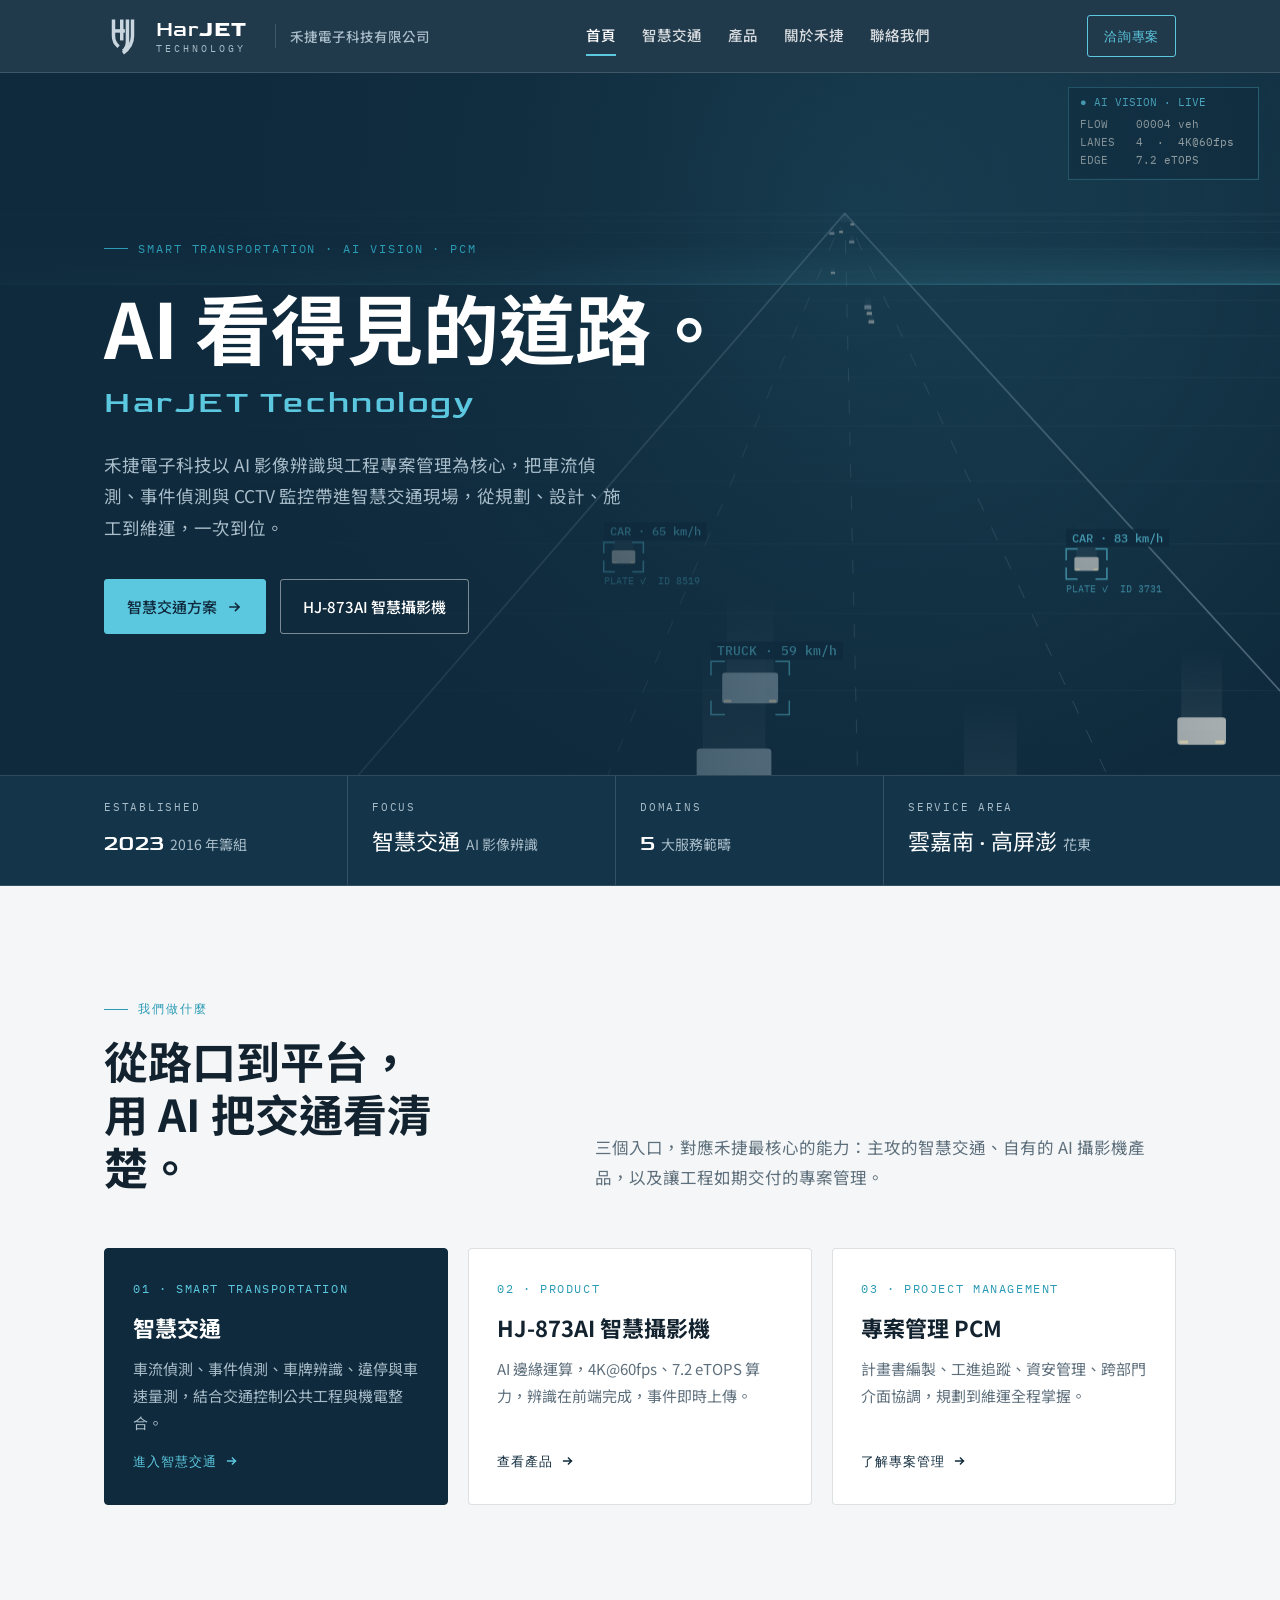
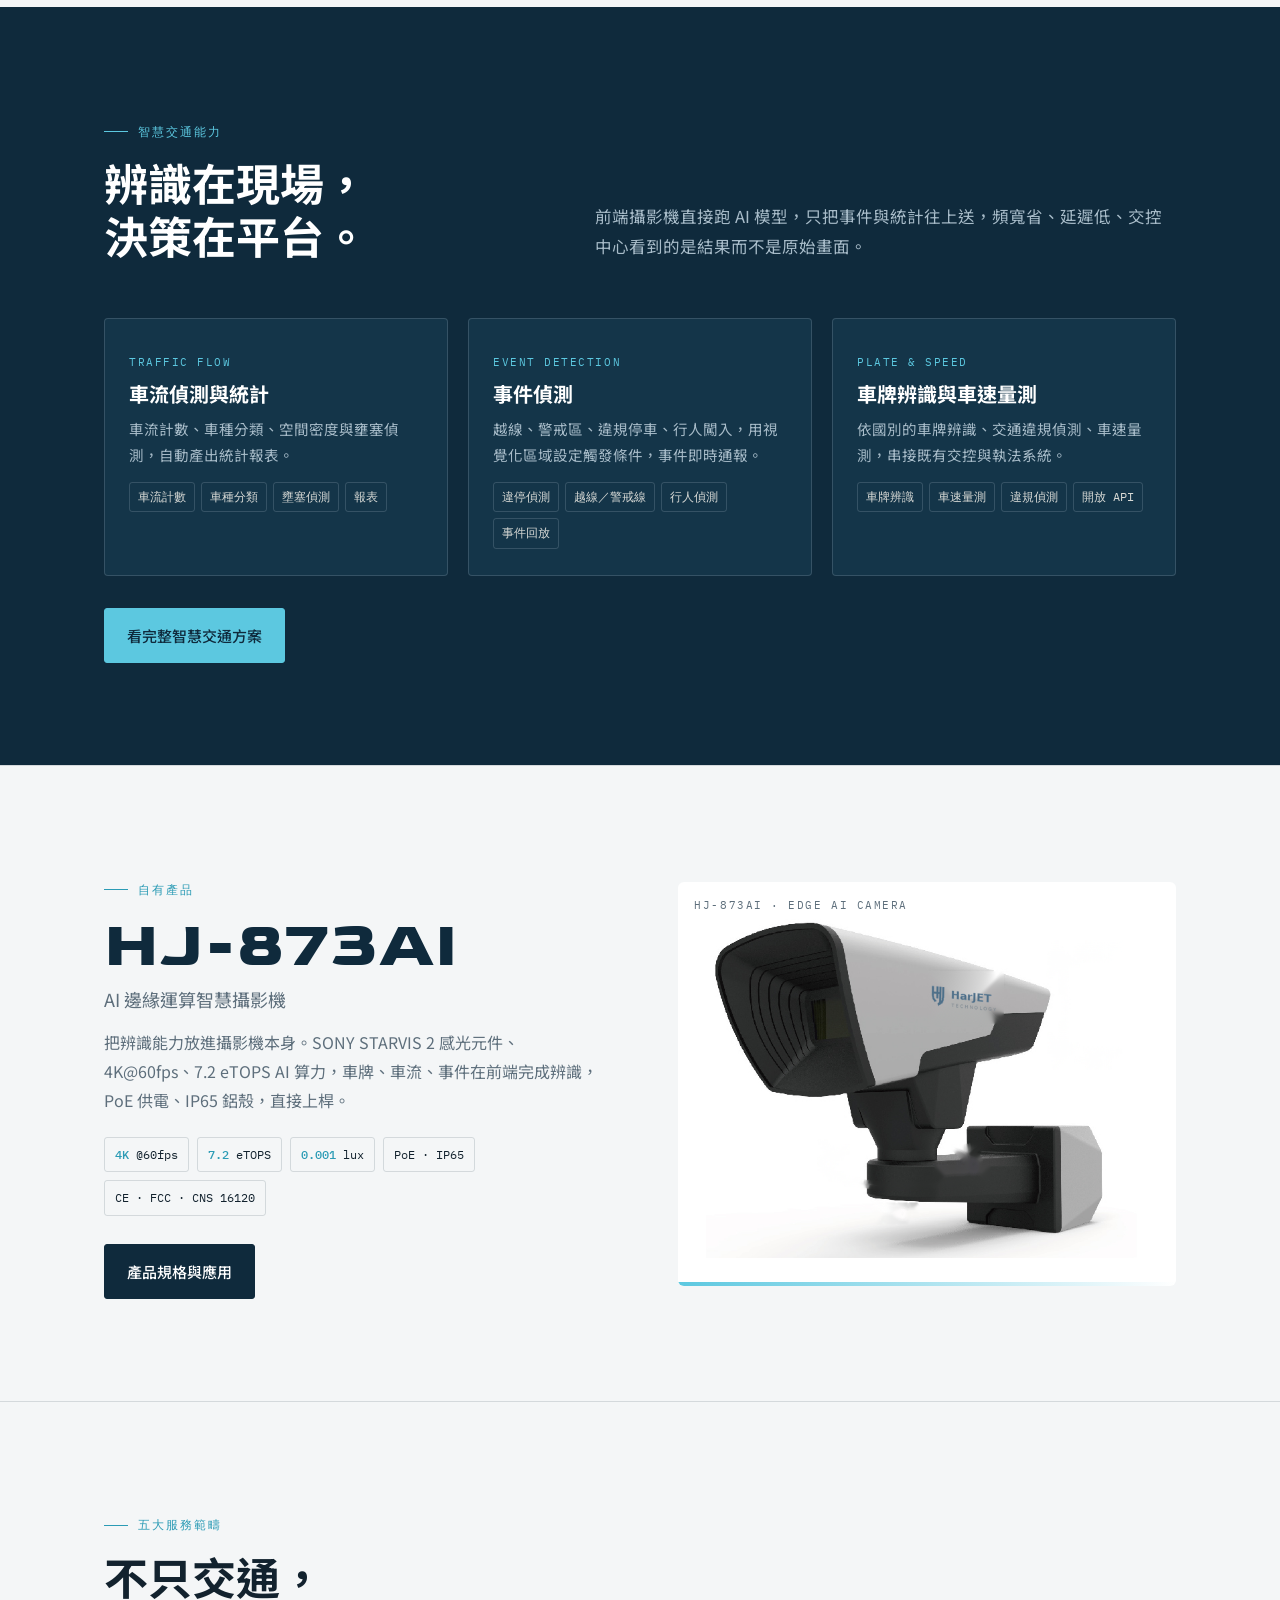
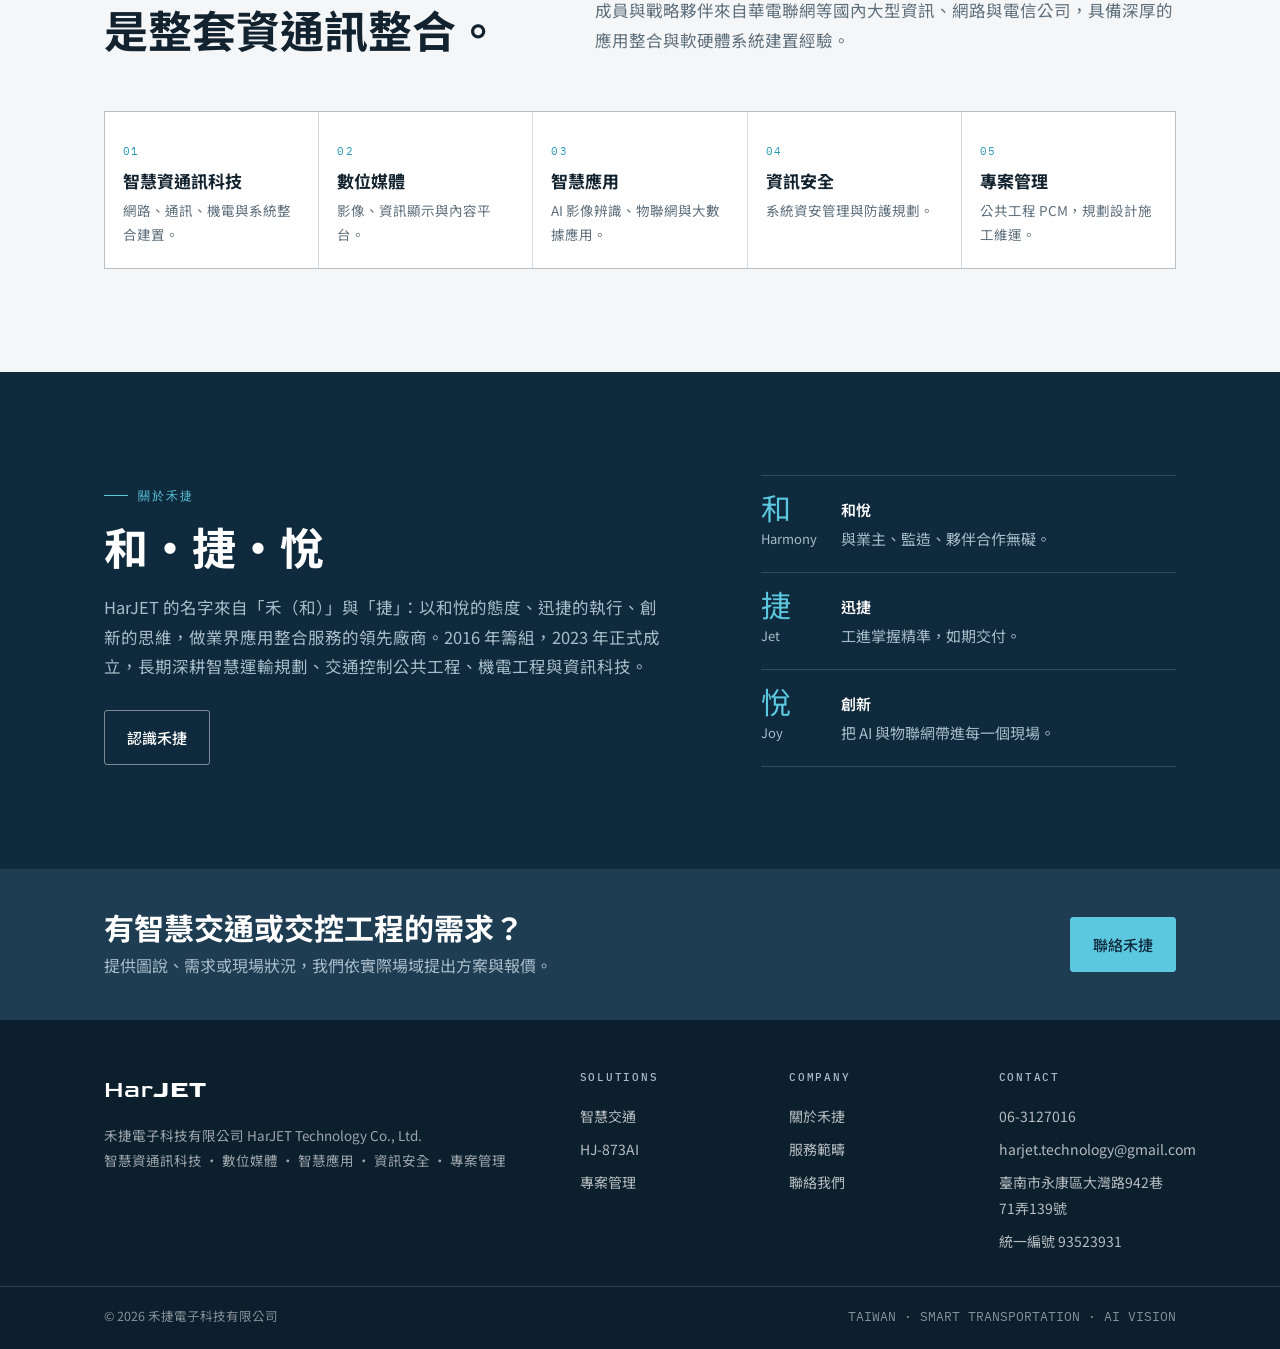
==== index.html @ 585460a4 "頁首 Logo 改用淺色版以符合深色頁首對比 Co-Authored-By: Claude Fable 5.1 <noreply@anthropic.com> Claude-Session: http" ====
<!DOCTYPE html>
<html lang="zh-Hant-TW" class="no-js">
<head>
<meta charset="utf-8">
<meta name="viewport" content="width=device-width, initial-scale=1">
<title>禾捷電子科技有限公司｜AI 智慧交通 × 影像辨識 × 專案管理</title>
<meta name="description" content="禾捷電子科技 HarJET：以 AI 影像辨識與專案管理專長，提供智慧交通、交控工程、CCTV 監控與資通訊整合服務。自有 AI 邊緣運算攝影機 HJ-873AI。">
<link rel="canonical" href="https://harjet-technology.com/">
<meta property="og:title" content="禾捷電子科技有限公司 HarJET Technology">
<meta property="og:description" content="AI 智慧交通 × 影像辨識 × 專案管理">
<meta property="og:url" content="https://harjet-technology.com/">
<meta property="og:type" content="website">
<meta property="og:locale" content="zh_TW">
<link rel="preconnect" href="https://fonts.googleapis.com">
<link rel="preconnect" href="https://fonts.gstatic.com" crossorigin>
<link rel="stylesheet" href="https://fonts.googleapis.com/css2?family=Goldman:wght@400;700&family=Noto+Sans+TC:wght@400;500;700&family=IBM+Plex+Mono:wght@400;500&display=swap">
<link rel="icon" href="assets/logo-mark.svg" type="image/svg+xml">
<link rel="stylesheet" href="style.css">
</head>
<body>

<header class="site-header" id="top">
  <div class="wrap">
    <a class="brand" href="index.html" aria-label="禾捷電子科技 首頁">
      <img class="brand-mark" src="assets/logo-mark-light.svg" alt="" width="38" height="38">
      <span class="brand-word"><span class="brand-en">Har<b>JET</b></span><span class="brand-sub">TECHNOLOGY</span></span>
      <span class="brand-zh">禾捷電子科技有限公司</span>
    </a>
    <nav class="nav" aria-label="主選單">
      <a href="index.html" aria-current="page">首頁</a>
      <a href="traffic.html">智慧交通</a>
      <a href="products.html">產品</a>
      <a href="about.html">關於禾捷</a>
      <a href="about.html#contact">聯絡我們</a>
    </nav>
    <a class="nav-cta" href="about.html#contact">洽詢專案</a>
    <button class="menu-btn" type="button" aria-expanded="false">MENU</button>
  </div>
</header>

<section class="hero">
  <canvas id="road" aria-hidden="true"></canvas>
  <div class="hero-fade" aria-hidden="true"></div>
  <div class="wrap">
    <span class="eyebrow">Smart Transportation · AI Vision · PCM</span>
    <h1>AI 看得見的道路。<span class="en">HarJET Technology</span></h1>
    <p class="lede">禾捷電子科技以 AI 影像辨識與工程專案管理為核心，把車流偵測、事件偵測與 CCTV 監控帶進智慧交通現場，從規劃、設計、施工到維運，一次到位。</p>
    <div class="hero-actions">
      <a class="btn btn-primary" href="traffic.html">智慧交通方案
        <svg viewBox="0 0 16 16" fill="none" aria-hidden="true"><path d="M3 8h9M8.5 4.5 12 8l-3.5 3.5" stroke="currentColor" stroke-width="1.6" stroke-linecap="square"/></svg>
      </a>
      <a class="btn btn-outline" href="products.html">HJ-873AI 智慧攝影機</a>
    </div>
  </div>
</section>

<div class="facts">
  <div class="wrap">
    <div class="f"><div class="k">ESTABLISHED</div><div class="v">2023<small>2016 年籌組</small></div></div>
    <div class="f"><div class="k">FOCUS</div><div class="v">智慧交通<small>AI 影像辨識</small></div></div>
    <div class="f"><div class="k">DOMAINS</div><div class="v">5<small>大服務範疇</small></div></div>
    <div class="f"><div class="k">SERVICE AREA</div><div class="v">雲嘉南 · 高屏澎<small>花東</small></div></div>
  </div>
</div>

<section class="section">
  <div class="wrap">
    <div class="section-head reveal">
      <div>
        <span class="eyebrow">我們做什麼</span>
        <h2>從路口到平台，<br>用 AI 把交通看清楚。</h2>
      </div>
      <p class="intro">三個入口，對應禾捷最核心的能力：主攻的智慧交通、自有的 AI 攝影機產品，以及讓工程如期交付的專案管理。</p>
    </div>
    <div class="entries">
      <a class="entry primary reveal" href="traffic.html">
        <span class="code">01 · SMART TRANSPORTATION</span>
        <h3>智慧交通</h3>
        <p>車流偵測、事件偵測、車牌辨識、違停與車速量測，結合交通控制公共工程與機電整合。</p>
        <span class="go">進入智慧交通 <svg viewBox="0 0 16 16" fill="none"><path d="M3 8h9M8.5 4.5 12 8l-3.5 3.5" stroke="currentColor" stroke-width="1.6" stroke-linecap="square"/></svg></span>
      </a>
      <a class="entry reveal" href="products.html">
        <span class="code">02 · PRODUCT</span>
        <h3>HJ-873AI 智慧攝影機</h3>
        <p>AI 邊緣運算，4K@60fps、7.2 eTOPS 算力，辨識在前端完成，事件即時上傳。</p>
        <span class="go">查看產品 <svg viewBox="0 0 16 16" fill="none"><path d="M3 8h9M8.5 4.5 12 8l-3.5 3.5" stroke="currentColor" stroke-width="1.6" stroke-linecap="square"/></svg></span>
      </a>
      <a class="entry reveal" href="about.html#pcm">
        <span class="code">03 · PROJECT MANAGEMENT</span>
        <h3>專案管理 PCM</h3>
        <p>計畫書編製、工進追蹤、資安管理、跨部門介面協調，規劃到維運全程掌握。</p>
        <span class="go">了解專案管理 <svg viewBox="0 0 16 16" fill="none"><path d="M3 8h9M8.5 4.5 12 8l-3.5 3.5" stroke="currentColor" stroke-width="1.6" stroke-linecap="square"/></svg></span>
      </a>
    </div>
  </div>
</section>

<section class="section dark">
  <div class="wrap">
    <div class="section-head reveal">
      <div>
        <span class="eyebrow">智慧交通能力</span>
        <h2>辨識在現場，決策在平台。</h2>
      </div>
      <p class="intro">前端攝影機直接跑 AI 模型，只把事件與統計往上送，頻寬省、延遲低、交控中心看到的是結果而不是原始畫面。</p>
    </div>
    <div class="scenes">
      <article class="scene reveal">
        <span class="code">TRAFFIC FLOW</span>
        <h3>車流偵測與統計</h3>
        <p>車流計數、車種分類、空間密度與壅塞偵測，自動產出統計報表。</p>
        <ul><li>車流計數</li><li>車種分類</li><li>壅塞偵測</li><li>報表</li></ul>
      </article>
      <article class="scene reveal">
        <span class="code">EVENT DETECTION</span>
        <h3>事件偵測</h3>
        <p>越線、警戒區、違規停車、行人闖入，用視覺化區域設定觸發條件，事件即時通報。</p>
        <ul><li>違停偵測</li><li>越線／警戒線</li><li>行人偵測</li><li>事件回放</li></ul>
      </article>
      <article class="scene reveal">
        <span class="code">PLATE &amp; SPEED</span>
        <h3>車牌辨識與車速量測</h3>
        <p>依國別的車牌辨識、交通違規偵測、車速量測，串接既有交控與執法系統。</p>
        <ul><li>車牌辨識</li><li>車速量測</li><li>違規偵測</li><li>開放 API</li></ul>
      </article>
    </div>
    <div style="margin-top:32px" class="reveal"><a class="btn btn-primary" href="traffic.html">看完整智慧交通方案</a></div>
  </div>
</section>

<section class="section">
  <div class="wrap">
    <div class="product-band">
      <div class="reveal">
        <span class="eyebrow">自有產品</span>
        <h2 class="product-name" style="margin-top:14px;color:var(--navy)">HJ-873AI<small style="color:var(--muted)">AI 邊緣運算智慧攝影機</small></h2>
        <p style="margin-top:20px;color:var(--muted);max-width:32em">把辨識能力放進攝影機本身。SONY STARVIS 2 感光元件、4K@60fps、7.2 eTOPS AI 算力，車牌、車流、事件在前端完成辨識，PoE 供電、IP65 鋁殼，直接上桿。</p>
        <div class="chips">
          <span class="chip" style="color:var(--ink);border-color:var(--line)"><b style="color:var(--signal-deep)">4K</b> @60fps</span>
          <span class="chip" style="color:var(--ink);border-color:var(--line)"><b style="color:var(--signal-deep)">7.2</b> eTOPS</span>
          <span class="chip" style="color:var(--ink);border-color:var(--line)"><b style="color:var(--signal-deep)">0.001</b> lux</span>
          <span class="chip" style="color:var(--ink);border-color:var(--line)">PoE · IP65</span>
          <span class="chip" style="color:var(--ink);border-color:var(--line)">CE · FCC · CNS 16120</span>
        </div>
        <div style="margin-top:28px"><a class="btn btn-ink" href="products.html">產品規格與應用</a></div>
      </div>
      <div class="product-card reveal">
        <span class="lbl">HJ-873AI · EDGE AI CAMERA</span>
        <img src="assets/hj-873ai.png" alt="HJ-873AI AI 邊緣運算智慧攝影機" width="660" height="520">
      </div>
    </div>
  </div>
</section>

<section class="section">
  <div class="wrap">
    <div class="section-head reveal">
      <div>
        <span class="eyebrow">五大服務範疇</span>
        <h2>不只交通，<br>是整套資通訊整合。</h2>
      </div>
      <p class="intro">成員與戰略夥伴來自華電聯網等國內大型資訊、網路與電信公司，具備深厚的應用整合與軟硬體系統建置經驗。</p>
    </div>
    <div class="domains reveal">
      <div class="domain"><span class="n">01</span><h3>智慧資通訊科技</h3><p>網路、通訊、機電與系統整合建置。</p></div>
      <div class="domain"><span class="n">02</span><h3>數位媒體</h3><p>影像、資訊顯示與內容平台。</p></div>
      <div class="domain"><span class="n">03</span><h3>智慧應用</h3><p>AI 影像辨識、物聯網與大數據應用。</p></div>
      <div class="domain"><span class="n">04</span><h3>資訊安全</h3><p>系統資安管理與防護規劃。</p></div>
      <div class="domain"><span class="n">05</span><h3>專案管理</h3><p>公共工程 PCM，規劃設計施工維運。</p></div>
    </div>
  </div>
</section>

<section class="section dark">
  <div class="wrap">
    <div class="about-grid">
      <div class="reveal">
        <span class="eyebrow">關於禾捷</span>
        <h2 style="font-size:clamp(28px,3.6vw,44px);margin-top:14px">和・捷・悅</h2>
        <p style="margin-top:20px;color:var(--steel);max-width:34em;font-size:16.5px">HarJET 的名字來自「禾（和）」與「捷」：以和悅的態度、迅捷的執行、創新的思維，做業界應用整合服務的領先廠商。2016 年籌組，2023 年正式成立，長期深耕智慧運輸規劃、交通控制公共工程、機電工程與資訊科技。</p>
        <div style="margin-top:28px"><a class="btn btn-outline" href="about.html">認識禾捷</a></div>
      </div>
      <ul class="values reveal" style="border-top-color:var(--line-dark)">
        <li style="border-bottom-color:var(--line-dark)"><span class="k" style="color:var(--signal)">和<small style="color:var(--steel)">Harmony</small></span><span class="v" style="color:var(--steel)"><b style="color:var(--white)">和悅</b>與業主、監造、夥伴合作無礙。</span></li>
        <li style="border-bottom-color:var(--line-dark)"><span class="k" style="color:var(--signal)">捷<small style="color:var(--steel)">Jet</small></span><span class="v" style="color:var(--steel)"><b style="color:var(--white)">迅捷</b>工進掌握精準，如期交付。</span></li>
        <li style="border-bottom-color:var(--line-dark)"><span class="k" style="color:var(--signal)">悅<small style="color:var(--steel)">Joy</small></span><span class="v" style="color:var(--steel)"><b style="color:var(--white)">創新</b>把 AI 與物聯網帶進每一個現場。</span></li>
      </ul>
    </div>
  </div>
</section>

<section class="cta-band">
  <div class="wrap">
    <div>
      <h2>有智慧交通或交控工程的需求？</h2>
      <p>提供圖說、需求或現場狀況，我們依實際場域提出方案與報價。</p>
    </div>
    <a class="btn btn-primary" href="about.html#contact">聯絡禾捷</a>
  </div>
</section>

<footer class="site-footer">
  <div class="wrap">
    <div>
      <span class="brand-en">Har<b>JET</b></span>
      <p class="about">禾捷電子科技有限公司 HarJET Technology Co., Ltd.<br>智慧資通訊科技 · 數位媒體 · 智慧應用 · 資訊安全 · 專案管理</p>
    </div>
    <div><h4>SOLUTIONS</h4><ul><li><a href="traffic.html">智慧交通</a></li><li><a href="products.html">HJ-873AI</a></li><li><a href="about.html#pcm">專案管理</a></li></ul></div>
    <div><h4>COMPANY</h4><ul><li><a href="about.html">關於禾捷</a></li><li><a href="about.html#domains">服務範疇</a></li><li><a href="about.html#contact">聯絡我們</a></li></ul></div>
    <div><h4>CONTACT</h4><ul><li><a href="tel:+88663127016">06-3127016</a></li><li><a href="mailto:harjet.technology@gmail.com">harjet.technology@gmail.com</a></li><li>臺南市永康區大灣路942巷71弄139號</li><li>統一編號 93523931</li></ul></div>
  </div>
  <div class="bottom"><div class="wrap"><span>© <span id="yr">2026</span> 禾捷電子科技有限公司</span><span class="mono">TAIWAN · SMART TRANSPORTATION · AI VISION</span></div></div>
</footer>

<script src="main.js"></script>
</body>
</html>
---- style.css ----
/* HarJET 禾捷電子科技 — site styles
   Palette from VI: navy / deep blue / steel / light. Signal cyan reserved for AI detection cues. */
:root {
  --navy: #0F2A3C;
  --navy-2: #143549;
  --blue: #1F3D52;
  --steel: #A8BCC9;
  --light: #D8DAD6;
  --paper: #F4F6F7;
  --white: #FFFFFF;
  --ink: #12222E;
  --muted: #5E6F7C;
  --signal: #5CC8E0;
  --signal-deep: #2B9BB5;
  --line: rgba(15, 42, 60, 0.14);
  --line-dark: rgba(168, 188, 201, 0.22);
  --display: "Goldman", "Noto Sans TC", sans-serif;
  --sans: "Noto Sans TC", "Microsoft JhengHei", "PingFang TC", system-ui, sans-serif;
  --mono: "IBM Plex Mono", Consolas, monospace;
  --max: 1200px;
  --gutter: clamp(20px, 5vw, 64px);
  color-scheme: light;
}
* { box-sizing: border-box; }
html { scroll-behavior: smooth; }
@media (prefers-reduced-motion: reduce) { html { scroll-behavior: auto; } }
body {
  margin: 0; background: var(--paper); color: var(--ink);
  font-family: var(--sans); font-size: 16px; line-height: 1.8;
  -webkit-font-smoothing: antialiased;
}
a { color: inherit; text-decoration: none; }
a:focus-visible, button:focus-visible { outline: 2px solid var(--signal); outline-offset: 3px; }
img { max-width: 100%; display: block; }
h1, h2, h3 { margin: 0; line-height: 1.2; text-wrap: balance; font-weight: 700; }
p { margin: 0; }
ul { margin: 0; padding: 0; list-style: none; }
.wrap { max-width: var(--max); margin: 0 auto; padding-left: var(--gutter); padding-right: var(--gutter); }
.en { font-family: var(--display); letter-spacing: 0.02em; }
.mono { font-family: var(--mono); }
.eyebrow {
  font-family: var(--mono); font-size: 12px; letter-spacing: 0.16em; text-transform: uppercase;
  color: var(--signal-deep); display: inline-flex; align-items: center; gap: 10px;
}
.eyebrow::before { content: ""; width: 24px; height: 1px; background: currentColor; }
.dark .eyebrow { color: var(--signal); }
.section { padding: clamp(64px, 8vw, 112px) 0; }
.section + .section { border-top: 1px solid var(--line); }
.dark { background: var(--navy); color: var(--white); }
.dark .section + .section { border-top-color: var(--line-dark); }
.section-head { display: grid; grid-template-columns: minmax(0, 5fr) minmax(0, 7fr); gap: 20px clamp(32px, 6vw, 80px); align-items: end; margin-bottom: clamp(36px, 5vw, 56px); }
.section-head h2 { font-size: clamp(28px, 3.6vw, 44px); margin-top: 14px; }
.section-head .intro { color: var(--muted); max-width: 36em; font-size: 16.5px; }
.dark .section-head .intro { color: var(--steel); }
@media (max-width: 860px) { .section-head { grid-template-columns: 1fr; } }

/* buttons */
.btn {
  display: inline-flex; align-items: center; gap: 10px; padding: 13px 22px; border-radius: 3px;
  font-weight: 500; font-size: 15px; border: 1px solid transparent; transition: background .2s, color .2s, border-color .2s, transform .15s;
}
.btn svg { width: 16px; height: 16px; flex: none; }
.btn-primary { background: var(--signal); color: var(--navy); border-color: var(--signal); }
.btn-primary:hover { background: #7BD6EA; border-color: #7BD6EA; }
.btn-outline { background: transparent; color: var(--white); border-color: rgba(255,255,255,.45); }
.btn-outline:hover { border-color: var(--white); background: rgba(255,255,255,.06); }
.btn-ink { background: var(--navy); color: var(--white); border-color: var(--navy); }
.btn-ink:hover { background: var(--blue); border-color: var(--blue); }
.btn-ghost { background: transparent; color: var(--navy); border-color: var(--navy); }
.btn-ghost:hover { background: rgba(15,42,60,.06); }

/* header */
.site-header {
  position: sticky; top: 0; z-index: 60; background: rgba(15, 42, 60, 0.92); color: var(--white);
  backdrop-filter: blur(10px); border-bottom: 1px solid var(--line-dark);
}
.site-header .wrap { display: flex; align-items: center; justify-content: space-between; height: 72px; gap: 24px; }
.brand { display: flex; align-items: center; gap: 14px; min-width: 0; }
.brand-mark { width: 38px; height: 38px; flex: none; }
.brand-word { display: flex; flex-direction: column; line-height: 1; }
.brand-en { font-family: var(--display); font-size: 21px; letter-spacing: 0.02em; }
.brand-en b { font-weight: 700; }
.brand-sub { font-family: var(--mono); font-size: 9.5px; letter-spacing: 0.32em; color: var(--steel); margin-top: 4px; }
.brand-zh { font-size: 13.5px; font-weight: 500; color: var(--steel); padding-left: 14px; margin-left: 14px; border-left: 1px solid var(--line-dark); white-space: nowrap; }
.nav { display: flex; gap: 26px; font-size: 14.5px; font-weight: 500; }
.nav a { padding: 6px 0; border-bottom: 2px solid transparent; transition: border-color .2s, color .2s; color: rgba(255,255,255,.82); }
.nav a:hover, .nav a[aria-current="page"] { color: var(--white); border-bottom-color: var(--signal); }
.nav-cta { font-family: var(--mono); font-size: 12.5px; letter-spacing: .06em; padding: 9px 16px; border: 1px solid var(--signal); color: var(--signal); border-radius: 3px; transition: background .2s, color .2s; white-space: nowrap; }
.nav-cta:hover { background: var(--signal); color: var(--navy); }
.menu-btn { display: none; background: none; border: 1px solid var(--line-dark); border-radius: 3px; padding: 8px 10px; font-family: var(--mono); font-size: 12px; cursor: pointer; color: var(--white); }
@media (max-width: 960px) {
  .brand-zh { display: none; }
  .nav, .nav-cta { display: none; }
  .menu-btn { display: inline-block; }
  .site-header.open .nav { display: flex; flex-direction: column; gap: 0; position: absolute; left: 0; right: 0; top: 72px; background: var(--navy); border-bottom: 1px solid var(--line-dark); padding: 8px var(--gutter) 16px; }
  .site-header.open .nav a { padding: 13px 0; border-bottom: 1px solid var(--line-dark); }
}

/* hero (home) */
.hero { position: relative; background: var(--navy); color: var(--white); overflow: hidden; border-bottom: 1px solid var(--line-dark); }
.hero canvas { position: absolute; inset: 0; width: 100%; height: 100%; display: block; }
.hero .wrap { position: relative; z-index: 2; min-height: min(78vh, 720px); display: grid; align-content: center; padding-top: clamp(64px, 10vw, 120px); padding-bottom: clamp(56px, 8vw, 96px); }
.hero h1 { font-size: clamp(38px, 6vw, 76px); margin-top: 22px; max-width: 12em; }
.hero h1 .en { display: block; font-size: 0.42em; color: var(--signal); letter-spacing: 0.08em; margin-top: 12px; font-weight: 400; }
.hero .lede { margin-top: 26px; max-width: 30em; font-size: 17.5px; color: var(--steel); }
.hero-actions { display: flex; flex-wrap: wrap; gap: 14px; margin-top: 36px; }
.hero-fade { position: absolute; inset: 0; z-index: 1; background: linear-gradient(90deg, rgba(15,42,60,.92) 0%, rgba(15,42,60,.72) 42%, rgba(15,42,60,.15) 100%); pointer-events: none; }
@media (max-width: 860px) { .hero-fade { background: linear-gradient(180deg, rgba(15,42,60,.55) 0%, rgba(15,42,60,.88) 70%); } }

/* facts strip */
.facts { background: var(--navy-2); color: var(--white); border-bottom: 1px solid var(--line-dark); }
.facts .wrap { display: grid; grid-template-columns: repeat(4, minmax(0, 1fr)); gap: 0; }
.facts .f { padding: 22px 24px 22px 0; border-right: 1px solid var(--line-dark); margin-right: 24px; }
.facts .f:last-child { border-right: 0; margin-right: 0; }
.facts .k { font-family: var(--mono); font-size: 11px; letter-spacing: .16em; color: var(--steel); }
.facts .v { font-family: var(--display); font-size: 22px; margin-top: 6px; }
.facts .v small { font-family: var(--sans); font-size: 14px; color: var(--steel); margin-left: 6px; font-weight: 400; }
@media (max-width: 860px) { .facts .wrap { grid-template-columns: repeat(2, minmax(0, 1fr)); } .facts .f:nth-child(2) { border-right: 0; margin-right: 0; } }

/* entry cards */
.entries { display: grid; grid-template-columns: repeat(3, minmax(0, 1fr)); gap: 20px; }
.entry { position: relative; display: flex; flex-direction: column; gap: 14px; padding: 30px 28px 32px; background: var(--white); border: 1px solid var(--line); border-radius: 4px; transition: transform .25s, box-shadow .25s, border-color .25s; min-height: 100%; }
.entry:hover { transform: translateY(-4px); box-shadow: 0 18px 40px -24px rgba(15,42,60,.5); border-color: var(--steel); }
.entry .code { font-family: var(--mono); font-size: 11.5px; letter-spacing: .14em; color: var(--signal-deep); }
.entry h3 { font-size: 22px; }
.entry p { color: var(--muted); font-size: 15px; flex: 1; }
.entry .go { font-family: var(--mono); font-size: 12.5px; letter-spacing: .08em; color: var(--navy); display: inline-flex; align-items: center; gap: 8px; }
.entry .go svg { width: 14px; height: 14px; transition: transform .2s; }
.entry:hover .go svg { transform: translateX(4px); }
.entry.primary { background: var(--navy); color: var(--white); border-color: var(--navy); }
.entry.primary p { color: var(--steel); }
.entry.primary .go { color: var(--signal); }
.entry.primary .code { color: var(--signal); }
@media (max-width: 900px) { .entries { grid-template-columns: 1fr; } }

/* capability grid */
.caps { display: grid; grid-template-columns: repeat(4, minmax(0, 1fr)); gap: 1px; background: var(--line); border: 1px solid var(--line); }
.cap { background: var(--paper); padding: 26px 24px 28px; display: flex; flex-direction: column; gap: 12px; }
.cap .ico { width: 40px; height: 40px; color: var(--signal-deep); }
.cap .ico svg { width: 100%; height: 100%; }
.cap h3 { font-size: 18px; }
.cap p { color: var(--muted); font-size: 14.5px; }
.cap .tag { font-family: var(--mono); font-size: 11px; letter-spacing: .1em; color: var(--navy); }
@media (max-width: 960px) { .caps { grid-template-columns: repeat(2, minmax(0, 1fr)); } }
@media (max-width: 560px) { .caps { grid-template-columns: 1fr; } }

/* product teaser / product hero */
.product-band { display: grid; grid-template-columns: minmax(0, 6fr) minmax(0, 6fr); gap: clamp(32px, 6vw, 80px); align-items: center; }
.product-card { background: var(--white); border-radius: 6px; padding: 28px; position: relative; overflow: hidden; }
.product-card::after { content: ""; position: absolute; inset: auto 0 0 0; height: 4px; background: linear-gradient(90deg, var(--signal), transparent); }
.product-card img { width: 100%; height: auto; }
.product-card .lbl { position: absolute; top: 14px; left: 16px; font-family: var(--mono); font-size: 11px; letter-spacing: .14em; color: var(--muted); }
.product-name { font-family: var(--display); font-size: clamp(36px, 5vw, 64px); letter-spacing: 0.02em; line-height: 1; }
.product-name small { display: block; font-family: var(--sans); font-size: 18px; letter-spacing: 0; color: var(--steel); margin-top: 12px; font-weight: 400; }
.chips { display: flex; flex-wrap: wrap; gap: 8px; margin-top: 22px; }
.chip { font-family: var(--mono); font-size: 12px; padding: 6px 10px; border: 1px solid var(--line-dark); border-radius: 3px; color: var(--white); }
.chip b { color: var(--signal); font-weight: 500; }
@media (max-width: 900px) { .product-band { grid-template-columns: 1fr; } }

/* key spec tiles */
.tiles { display: grid; grid-template-columns: repeat(5, minmax(0, 1fr)); gap: 1px; background: var(--line-dark); border: 1px solid var(--line-dark); margin-top: 40px; }
.tile { background: var(--navy); padding: 20px 18px; }
.tile .v { font-family: var(--display); font-size: 22px; color: var(--white); }
.tile .k { font-family: var(--mono); font-size: 11px; letter-spacing: .12em; color: var(--steel); margin-top: 6px; }
@media (max-width: 900px) { .tiles { grid-template-columns: repeat(3, minmax(0, 1fr)); } }
@media (max-width: 560px) { .tiles { grid-template-columns: repeat(2, minmax(0, 1fr)); } }

/* feature list */
.features { display: grid; grid-template-columns: repeat(3, minmax(0, 1fr)); gap: 18px; }
.feature { background: var(--white); border: 1px solid var(--line); border-radius: 4px; padding: 24px 22px; }
.feature h3 { font-size: 17px; margin-bottom: 8px; }
.feature p { color: var(--muted); font-size: 14.5px; }
.feature .n { font-family: var(--mono); font-size: 11px; letter-spacing: .12em; color: var(--signal-deep); margin-bottom: 10px; display: block; }
@media (max-width: 900px) { .features { grid-template-columns: 1fr; } }

/* AI function list */
.fnlist { display: grid; grid-template-columns: repeat(3, minmax(0, 1fr)); gap: 0 32px; border-top: 1px solid var(--line); }
.fnlist li { display: flex; gap: 14px; align-items: baseline; padding: 14px 0; border-bottom: 1px solid var(--line); font-size: 15.5px; }
.fnlist li::before { content: "▸"; color: var(--signal-deep); font-size: 12px; }
.fnlist li small { color: var(--muted); font-size: 13px; margin-left: auto; font-family: var(--mono); }
@media (max-width: 900px) { .fnlist { grid-template-columns: 1fr; } }

/* spec table */
.spec-groups { display: grid; grid-template-columns: repeat(2, minmax(0, 1fr)); gap: 32px 48px; }
.spec-group h3 { font-family: var(--mono); font-size: 12px; letter-spacing: .16em; text-transform: uppercase; color: var(--signal-deep); padding-bottom: 10px; border-bottom: 1px solid var(--ink); margin-bottom: 2px; }
.spec-group dl { margin: 0; display: grid; grid-template-columns: 120px 1fr; }
.spec-group dt, .spec-group dd { margin: 0; padding: 10px 0; border-bottom: 1px solid var(--line); font-size: 14.5px; }
.spec-group dt { color: var(--muted); font-family: var(--mono); font-size: 12.5px; padding-right: 12px; }
.spec-group dd { font-variant-numeric: tabular-nums; }
@media (max-width: 800px) { .spec-groups { grid-template-columns: 1fr; } }

/* scenarios */
.scenes { display: grid; grid-template-columns: repeat(3, minmax(0, 1fr)); gap: 20px; }
.scene { background: var(--navy-2); border: 1px solid var(--line-dark); border-radius: 4px; padding: 26px 24px; color: var(--white); }
.scene .code { font-family: var(--mono); font-size: 11px; letter-spacing: .14em; color: var(--signal); }
.scene h3 { font-size: 20px; margin-top: 8px; }
.scene p { color: var(--steel); font-size: 14.5px; margin-top: 10px; }
.scene ul { margin-top: 14px; display: flex; flex-wrap: wrap; gap: 6px; }
.scene ul li { font-family: var(--mono); font-size: 11.5px; padding: 4px 8px; border: 1px solid var(--line-dark); border-radius: 3px; color: var(--light); }
@media (max-width: 900px) { .scenes { grid-template-columns: 1fr; } }

/* flow diagram */
.flow { display: grid; grid-template-columns: repeat(5, minmax(0, 1fr)); gap: 0; position: relative; }
.flow .step { position: relative; padding: 22px 18px 24px 0; }
.flow .step::before { content: ""; position: absolute; left: 0; top: 0; width: calc(100% - 18px); height: 2px; background: var(--line); }
.flow .step::after { content: ""; position: absolute; left: 0; top: -4px; width: 10px; height: 10px; border-radius: 50%; background: var(--signal-deep); }
.dark .flow .step::before { background: var(--line-dark); }
.dark .flow .step::after { background: var(--signal); }
.flow .n { font-family: var(--mono); font-size: 11px; letter-spacing: .14em; color: var(--signal-deep); }
.dark .flow .n { color: var(--signal); }
.flow h3 { font-size: 18px; margin-top: 8px; }
.flow p { font-size: 14px; color: var(--muted); margin-top: 8px; }
.dark .flow p { color: var(--steel); }
.flow .out { font-family: var(--mono); font-size: 11.5px; margin-top: 12px; color: var(--navy); }
.dark .flow .out { color: var(--light); }
@media (max-width: 960px) { .flow { grid-template-columns: repeat(2, minmax(0, 1fr)); gap: 12px 24px; } }
@media (max-width: 560px) { .flow { grid-template-columns: 1fr; } }

/* about */
.about-grid { display: grid; grid-template-columns: minmax(0, 7fr) minmax(0, 5fr); gap: clamp(32px, 6vw, 80px); }
.about-copy { font-size: 16.5px; max-width: 36em; }
.about-copy p + p { margin-top: 18px; }
.values { border-top: 1px solid var(--ink); }
.values li { padding: 20px 0; border-bottom: 1px solid var(--line); display: grid; grid-template-columns: 64px 1fr; gap: 16px; align-items: start; }
.values .k { font-family: var(--display); font-size: 30px; line-height: 1; color: var(--navy); }
.values .k small { display: block; font-family: var(--sans); font-size: 13px; color: var(--muted); margin-top: 6px; }
.values .v { color: var(--muted); font-size: 15px; }
.values .v b { color: var(--ink); font-weight: 600; display: block; margin-bottom: 2px; }
.domains { display: grid; grid-template-columns: repeat(5, minmax(0, 1fr)); gap: 1px; background: var(--line); border: 1px solid var(--line); }
.domain { background: var(--white); padding: 22px 18px; }
.domain .n { font-family: var(--mono); font-size: 11px; color: var(--signal-deep); letter-spacing: .12em; }
.domain h3 { font-size: 17px; margin-top: 8px; }
.domain p { font-size: 13.5px; color: var(--muted); margin-top: 6px; }
@media (max-width: 960px) { .domains { grid-template-columns: repeat(2, minmax(0, 1fr)); } .about-grid { grid-template-columns: 1fr; } }
@media (max-width: 560px) { .domains { grid-template-columns: 1fr; } }
.regions { display: flex; flex-wrap: wrap; gap: 10px; }
.regions li { font-family: var(--mono); font-size: 12.5px; padding: 8px 12px; border: 1px solid var(--line); border-radius: 3px; background: var(--white); }
.regions li.main { border-color: var(--navy); background: var(--navy); color: var(--white); }

/* contact */
.contact-grid { display: grid; grid-template-columns: minmax(0, 6fr) minmax(0, 6fr); gap: clamp(32px, 6vw, 80px); }
.contact h2 { font-size: clamp(28px, 3.6vw, 44px); margin-top: 14px; }
.contact .lede { color: var(--steel); margin-top: 18px; max-width: 32em; }
.contact-list { border-top: 1px solid var(--line-dark); }
.contact-list li { display: grid; grid-template-columns: 96px 1fr; gap: 16px; padding: 18px 0; border-bottom: 1px solid var(--line-dark); }
.contact-list .k { font-family: var(--mono); font-size: 12px; letter-spacing: .14em; color: var(--steel); padding-top: 4px; }
.contact-list .v { font-size: 16px; }
.contact-list .v a { border-bottom: 1px solid rgba(255,255,255,.35); }
.contact-list .v a:hover { border-bottom-color: var(--signal); }
.todo { font-family: var(--mono); font-size: 12px; color: var(--signal); }
@media (max-width: 860px) { .contact-grid { grid-template-columns: 1fr; } }

/* page hero (inner pages) */
.page-hero { background: var(--navy); color: var(--white); padding: clamp(56px, 8vw, 96px) 0 clamp(40px, 6vw, 64px); border-bottom: 1px solid var(--line-dark); position: relative; overflow: hidden; }
.page-hero h1 { font-size: clamp(34px, 5vw, 60px); margin-top: 18px; }
.page-hero .lede { color: var(--steel); margin-top: 20px; max-width: 34em; font-size: 17px; }
.page-hero .grid-bg { position: absolute; inset: 0; background-image: linear-gradient(var(--line-dark) 1px, transparent 1px), linear-gradient(90deg, var(--line-dark) 1px, transparent 1px); background-size: 48px 48px; opacity: .35; mask-image: linear-gradient(180deg, transparent, #000 40%, transparent); -webkit-mask-image: linear-gradient(180deg, transparent, #000 40%, transparent); pointer-events: none; }
.page-hero .wrap { position: relative; }

/* CTA band */
.cta-band { background: var(--blue); color: var(--white); }
.cta-band .wrap { display: flex; flex-wrap: wrap; align-items: center; justify-content: space-between; gap: 20px 32px; padding-top: 40px; padding-bottom: 40px; }
.cta-band h2 { font-size: clamp(22px, 2.6vw, 30px); }
.cta-band p { color: var(--steel); margin-top: 6px; }

/* footer */
.site-footer { background: #0B1F2D; color: rgba(255,255,255,.7); font-size: 14px; }
.site-footer .wrap { display: grid; grid-template-columns: minmax(0, 5fr) repeat(3, minmax(0, 2fr)); gap: 32px; padding-top: 48px; padding-bottom: 28px; }
.site-footer h4 { margin: 0 0 12px; font-family: var(--mono); font-size: 11px; letter-spacing: .16em; color: var(--steel); font-weight: 500; }
.site-footer li { padding: 4px 0; }
.site-footer a:hover { color: var(--signal); }
.site-footer .brand-en { font-size: 24px; color: var(--white); }
.site-footer .about { color: rgba(255,255,255,.6); font-size: 13.5px; margin-top: 12px; max-width: 30em; }
.site-footer .bottom { border-top: 1px solid var(--line-dark); }
.site-footer .bottom .wrap { display: flex; flex-wrap: wrap; justify-content: space-between; gap: 10px 24px; padding-top: 18px; padding-bottom: 22px; font-size: 12.5px; color: rgba(255,255,255,.5); }
@media (max-width: 860px) { .site-footer .wrap { grid-template-columns: 1fr 1fr; } }
@media (max-width: 520px) { .site-footer .wrap { grid-template-columns: 1fr; } }

/* reveal on scroll (content visible at rest; motion only) */
.reveal { transform: translateY(18px); transition: transform .7s cubic-bezier(.2,.7,.2,1), opacity .7s; opacity: .001; }
.reveal.in { transform: none; opacity: 1; }
@media (prefers-reduced-motion: reduce) { .reveal { transform: none; opacity: 1; transition: none; } }
.no-js .reveal { transform: none; opacity: 1; }

/* misc */
.note { font-family: var(--mono); font-size: 12px; color: var(--signal-deep); background: rgba(92,200,224,.12); border: 1px dashed var(--signal-deep); padding: 8px 12px; border-radius: 3px; display: inline-block; }
.table-wrap { overflow-x: auto; }
@media (max-width: 860px) { .facts .v small { display: block; margin-left: 0; margin-top: 2px; } .facts .v { font-size: 20px; } }
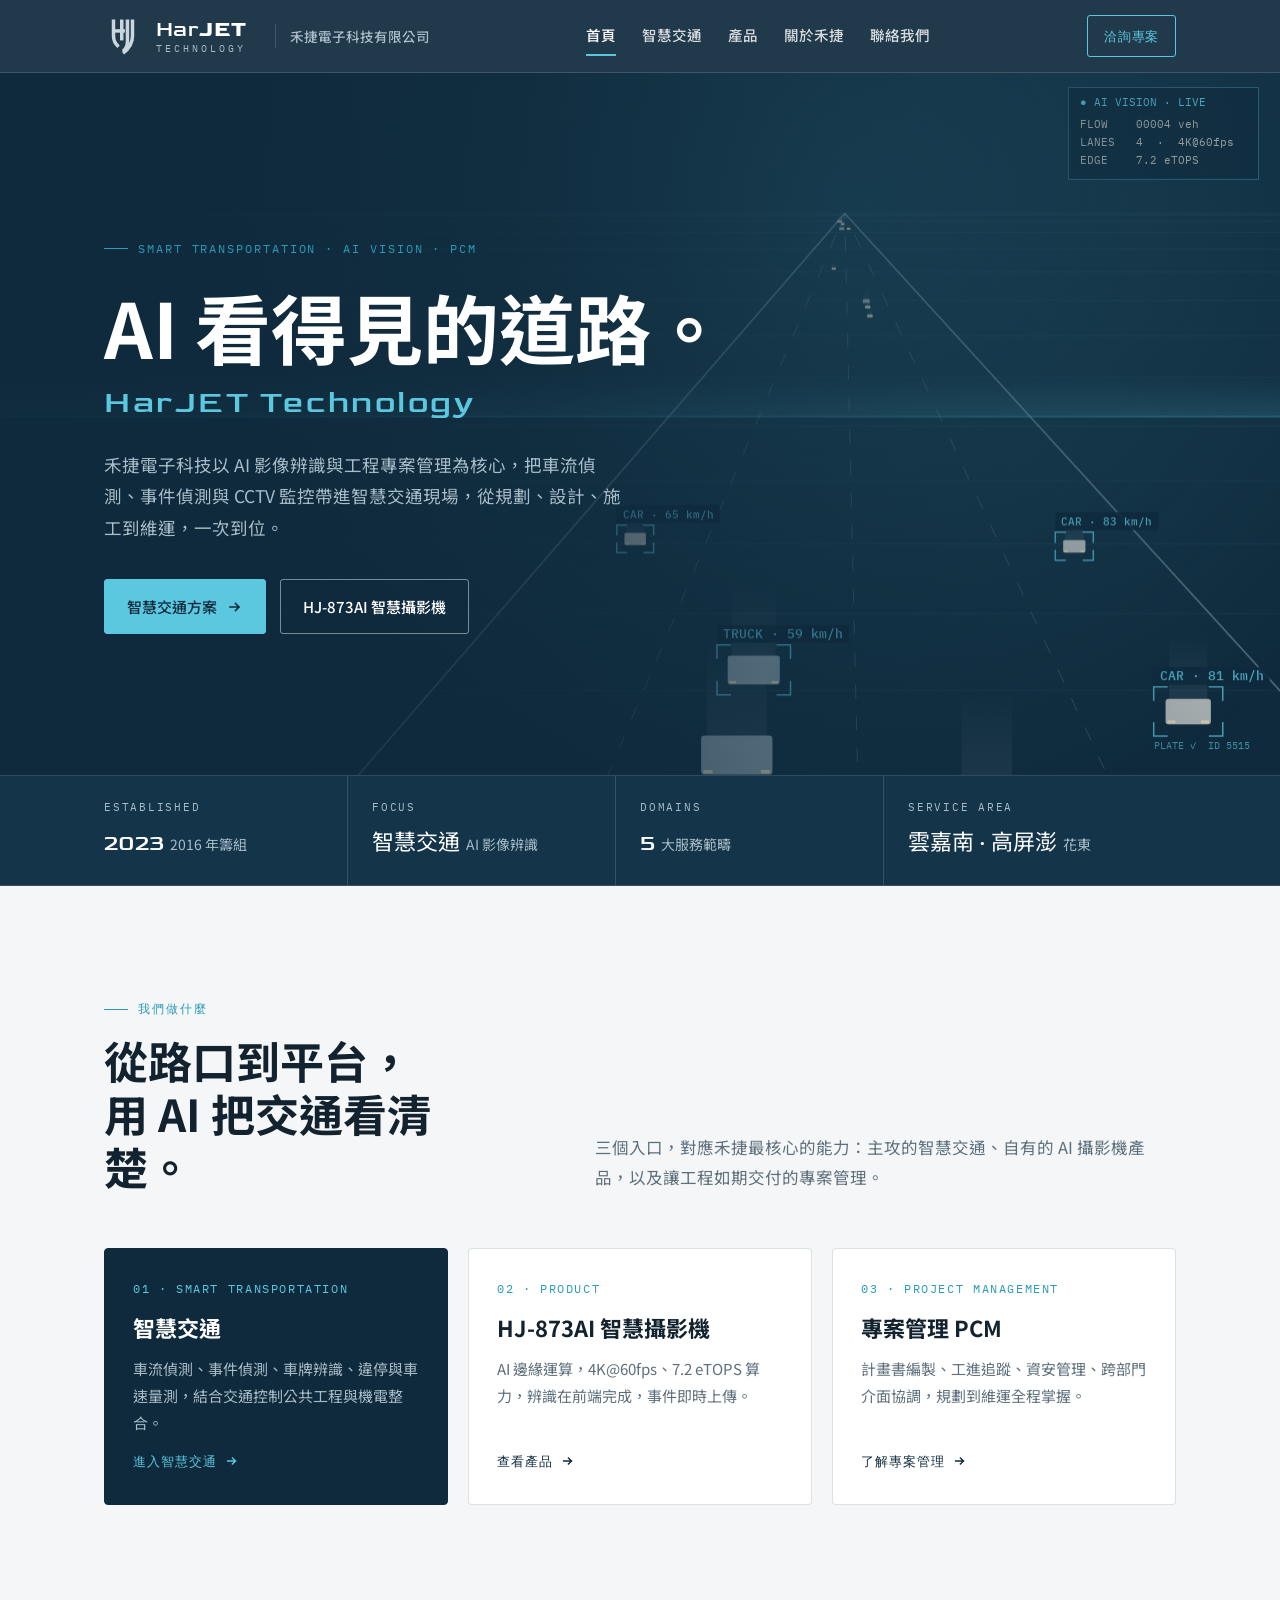
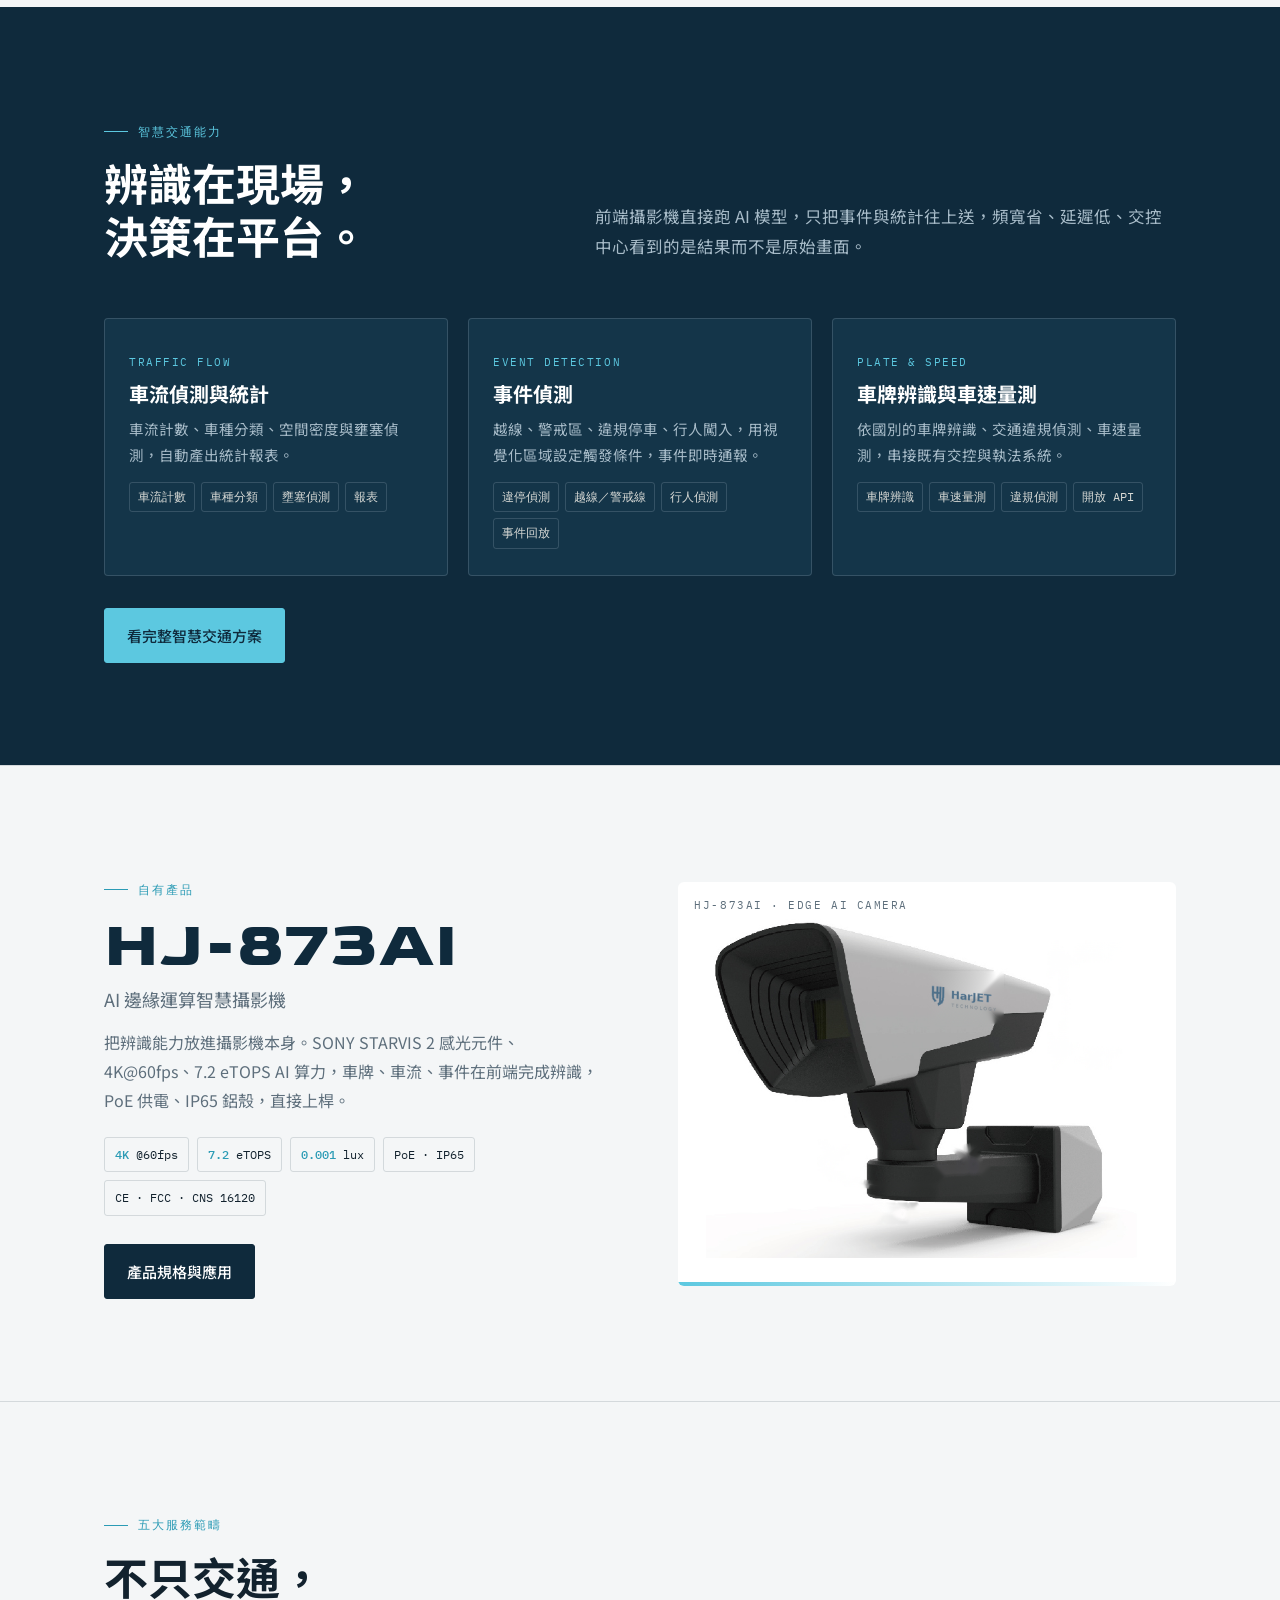
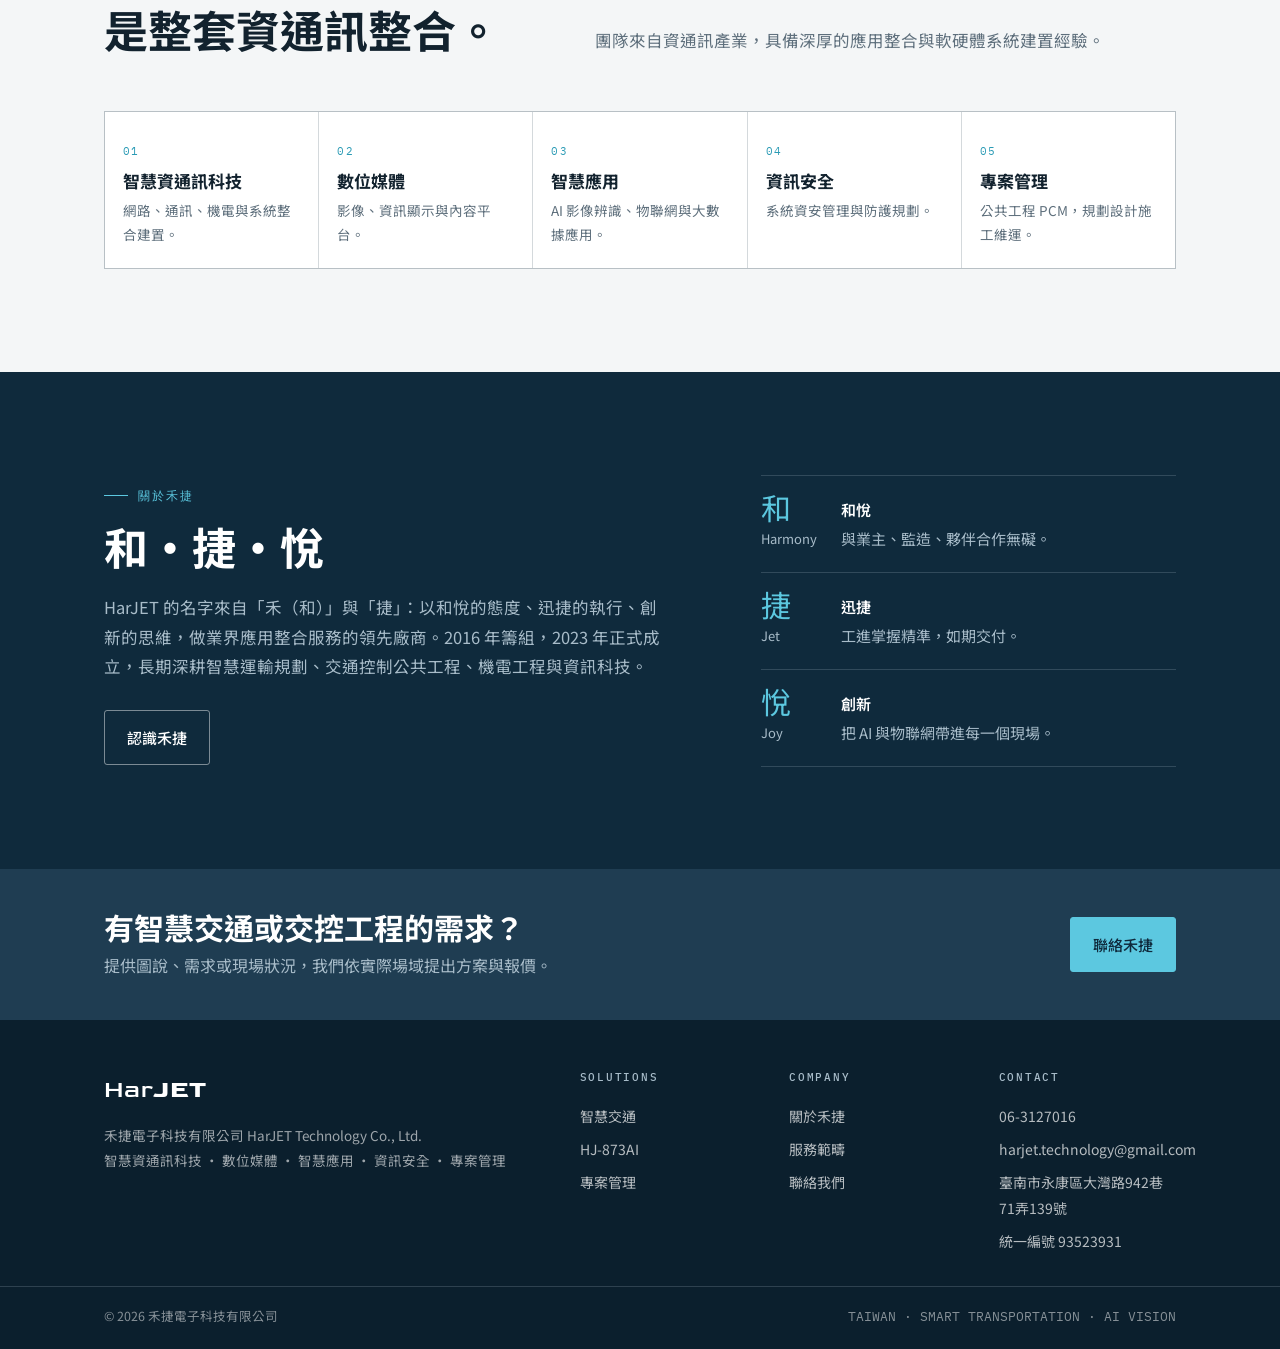
==== commit 86e8815a: "移除成員來源公司名稱敘述 Co-Authored-By: Claude Fable 5.1 <noreply@anthropic.com> Claude-Session: https://claude" ====
--- a/index.html
+++ b/index.html
@@ -159,7 +159,7 @@
         <span class="eyebrow">五大服務範疇</span>
         <h2>不只交通，<br>是整套資通訊整合。</h2>
       </div>
-      <p class="intro">成員與戰略夥伴來自華電聯網等國內大型資訊、網路與電信公司，具備深厚的應用整合與軟硬體系統建置經驗。</p>
+      <p class="intro">團隊來自資通訊產業，具備深厚的應用整合與軟硬體系統建置經驗。</p>
     </div>
     <div class="domains reveal">
       <div class="domain"><span class="n">01</span><h3>智慧資通訊科技</h3><p>網路、通訊、機電與系統整合建置。</p></div>
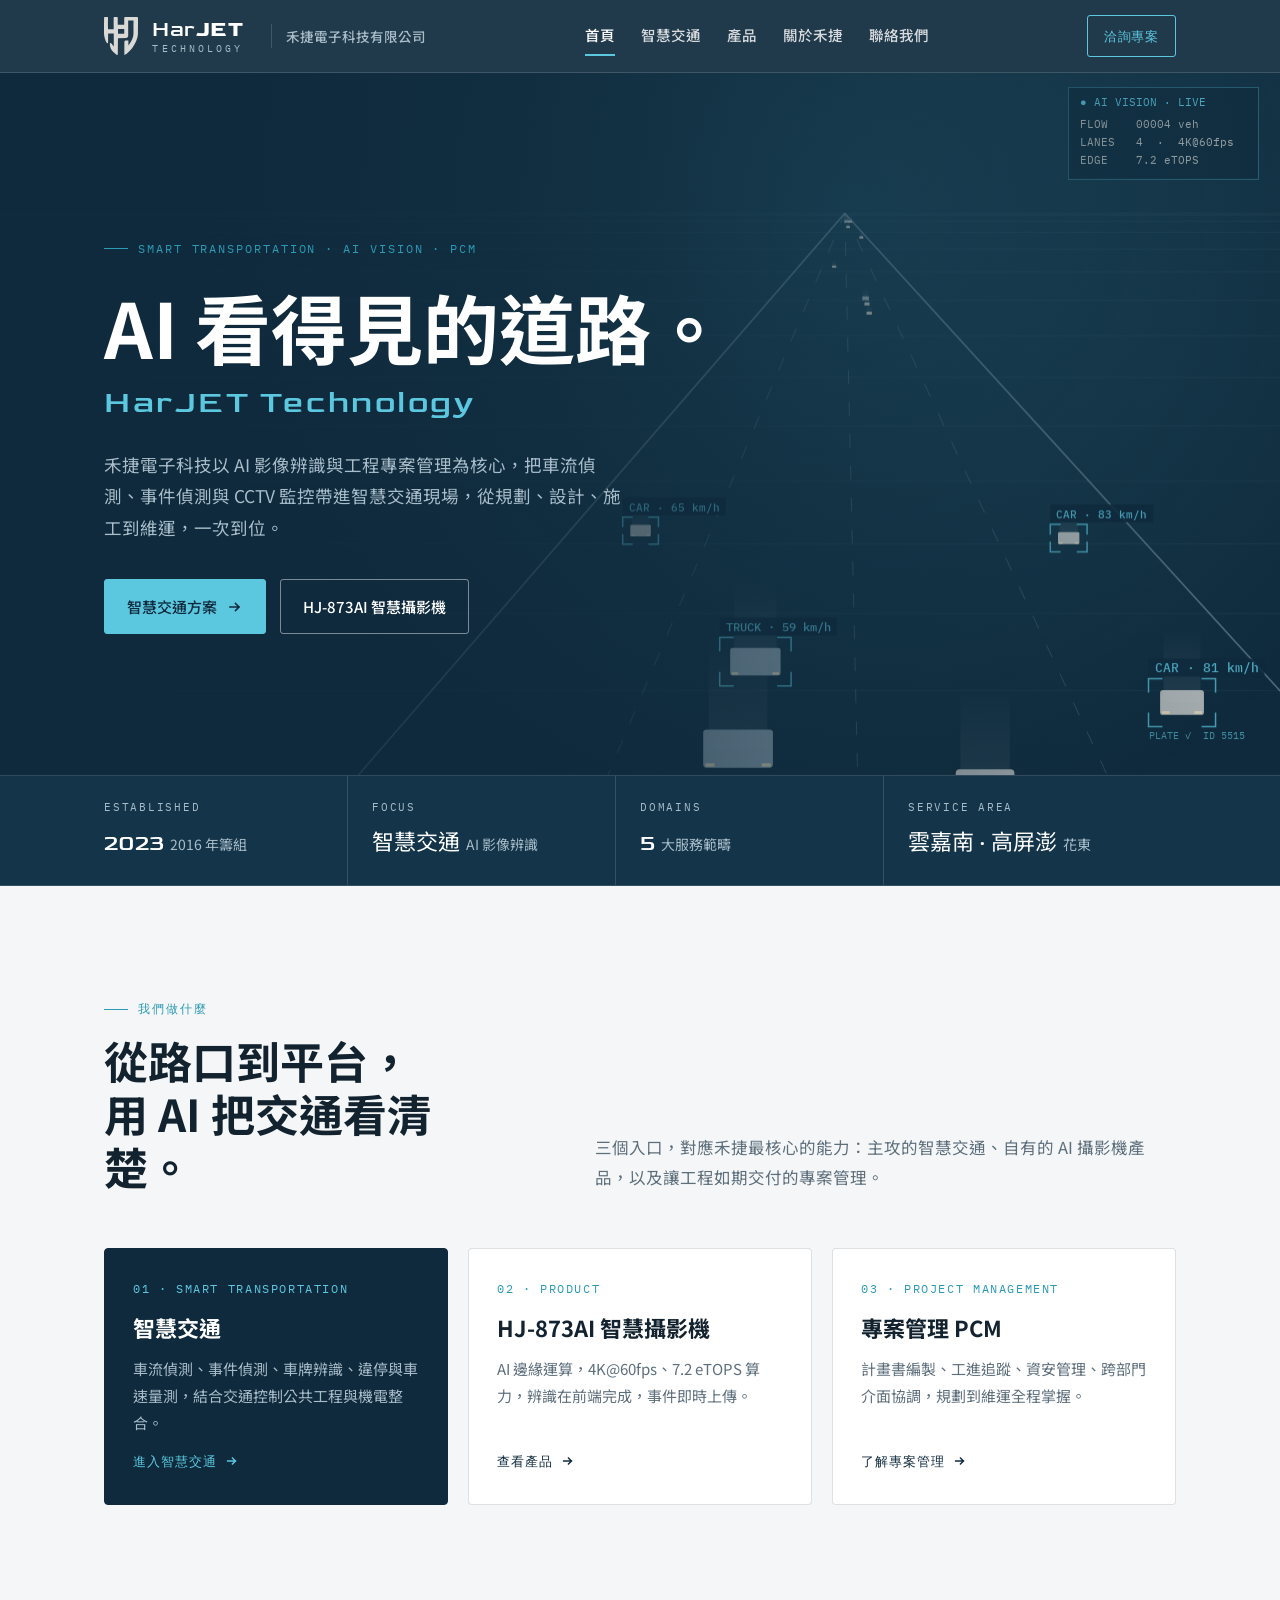
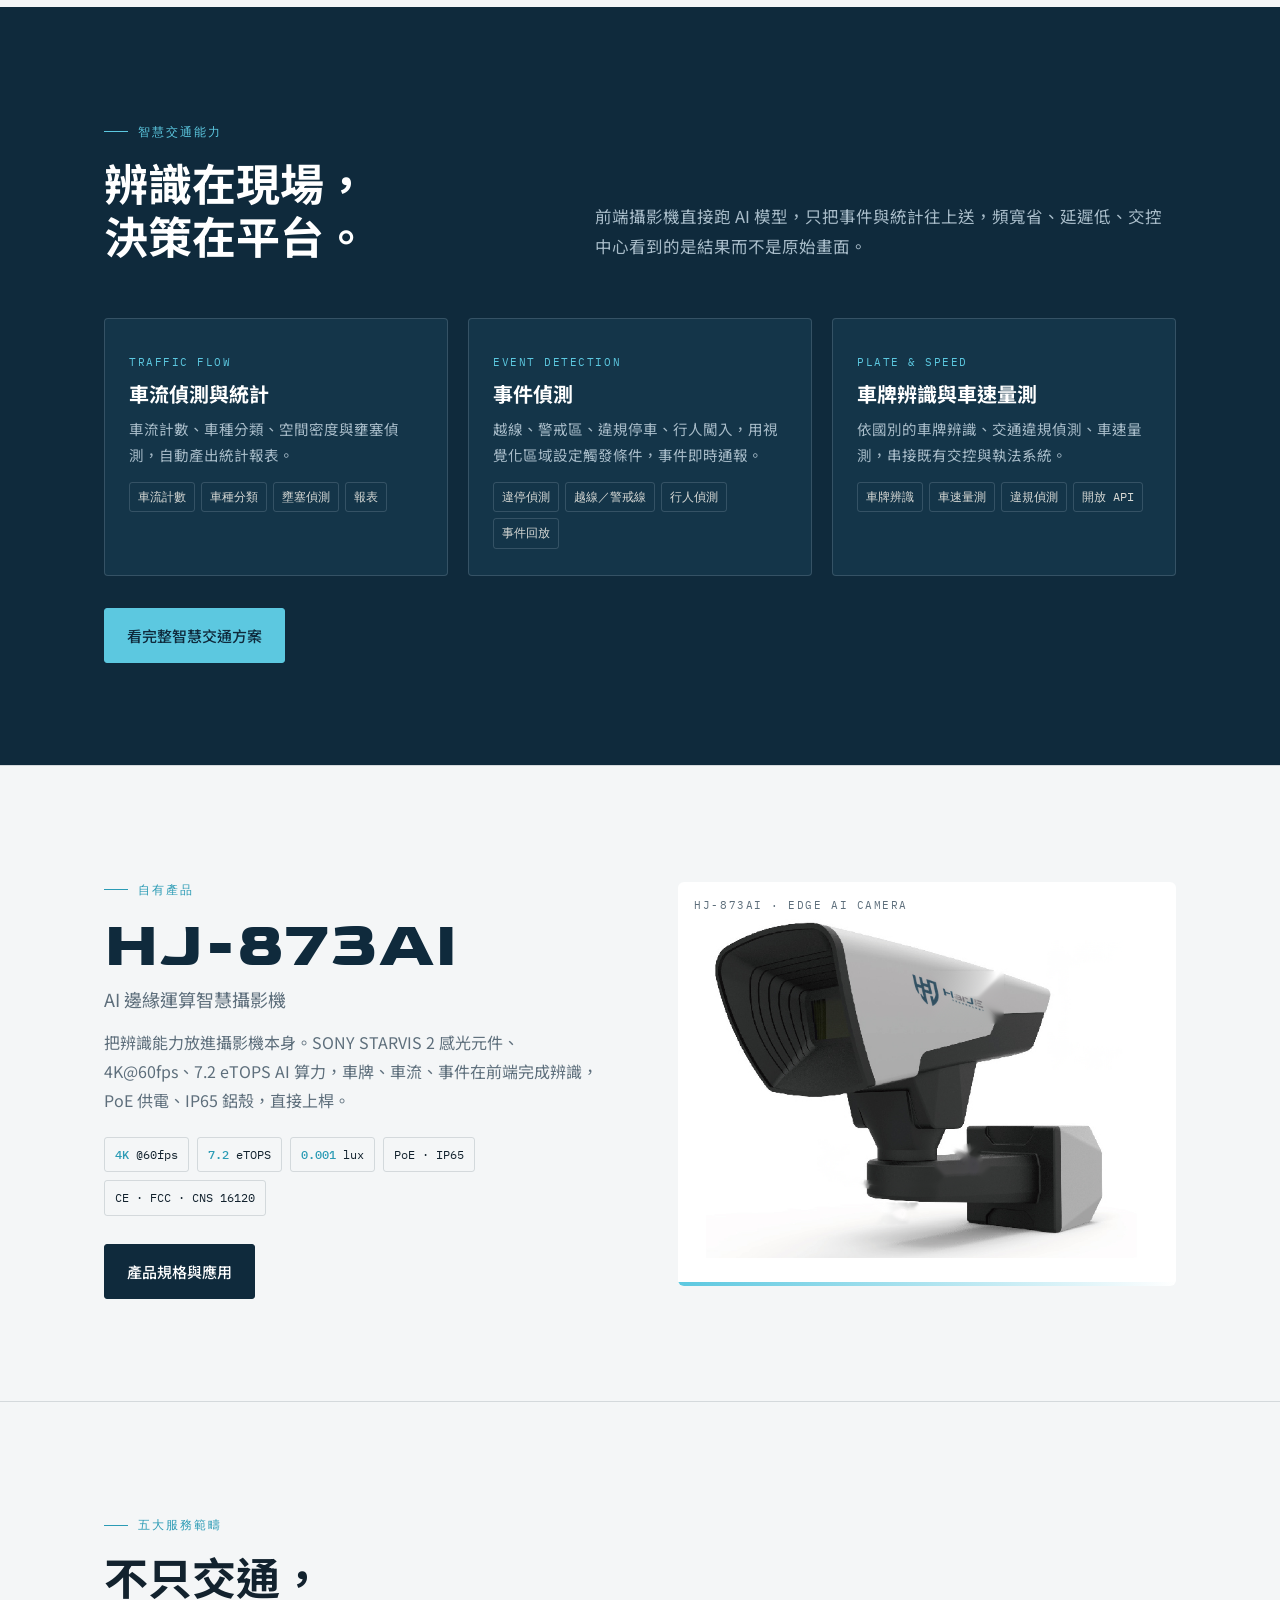
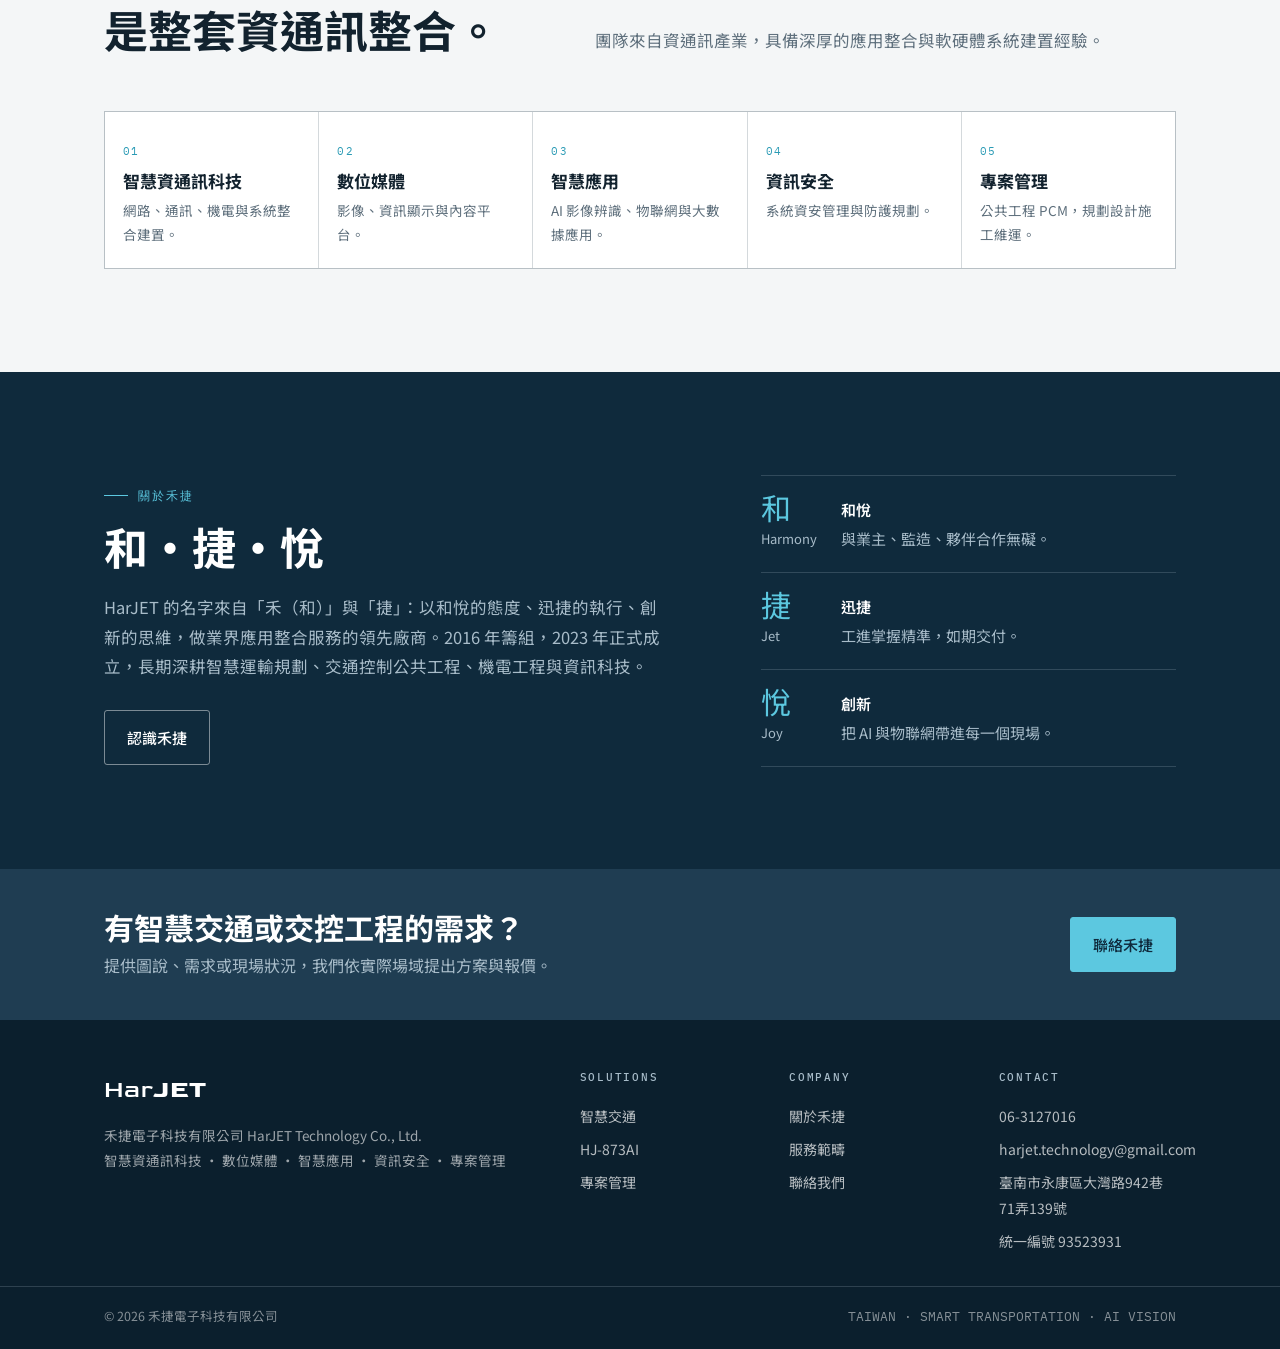
==== commit d3fb8e88: "以 VI 原始 .ai 抽出的正式 Logo 取代重繪近似版 - logo-mark.svg／-light／-white 改為由「240205-墨翰設計-LOGO-OK.ai」直接抽出的   單一向量" ====
--- a/index.html
+++ b/index.html
@@ -22,7 +22,7 @@
 <header class="site-header" id="top">
   <div class="wrap">
     <a class="brand" href="index.html" aria-label="禾捷電子科技 首頁">
-      <img class="brand-mark" src="assets/logo-mark-light.svg" alt="" width="38" height="38">
+      <img class="brand-mark" src="assets/logo-mark-light.svg" alt="" width="35" height="38">
       <span class="brand-word"><span class="brand-en">Har<b>JET</b></span><span class="brand-sub">TECHNOLOGY</span></span>
       <span class="brand-zh">禾捷電子科技有限公司</span>
     </a>
--- a/style.css
+++ b/style.css
@@ -76,7 +76,7 @@
 }
 .site-header .wrap { display: flex; align-items: center; justify-content: space-between; height: 72px; gap: 24px; }
 .brand { display: flex; align-items: center; gap: 14px; min-width: 0; }
-.brand-mark { width: 38px; height: 38px; flex: none; }
+.brand-mark { width: auto; height: 38px; flex: none; }  /* 正式 Logo 比例 75.295:82.957，勿鎖死方形 */
 .brand-word { display: flex; flex-direction: column; line-height: 1; }
 .brand-en { font-family: var(--display); font-size: 21px; letter-spacing: 0.02em; }
 .brand-en b { font-weight: 700; }
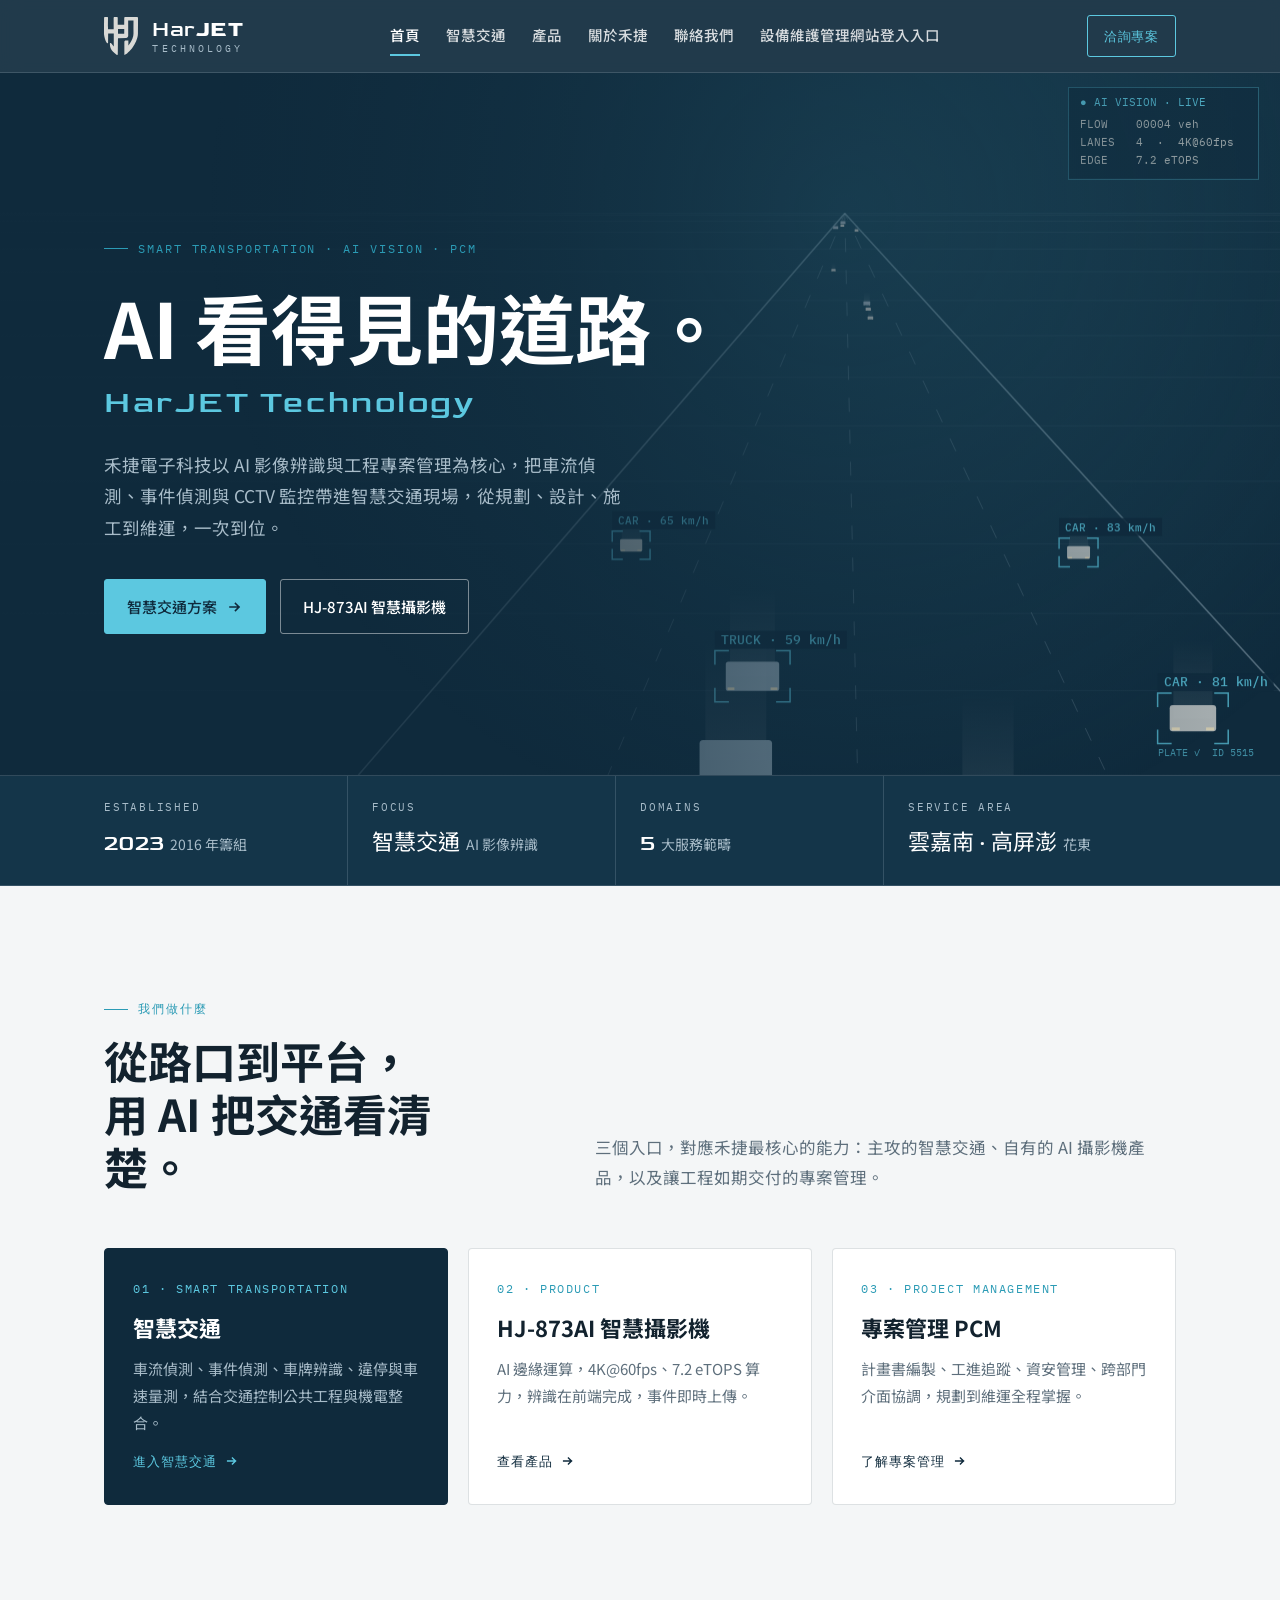
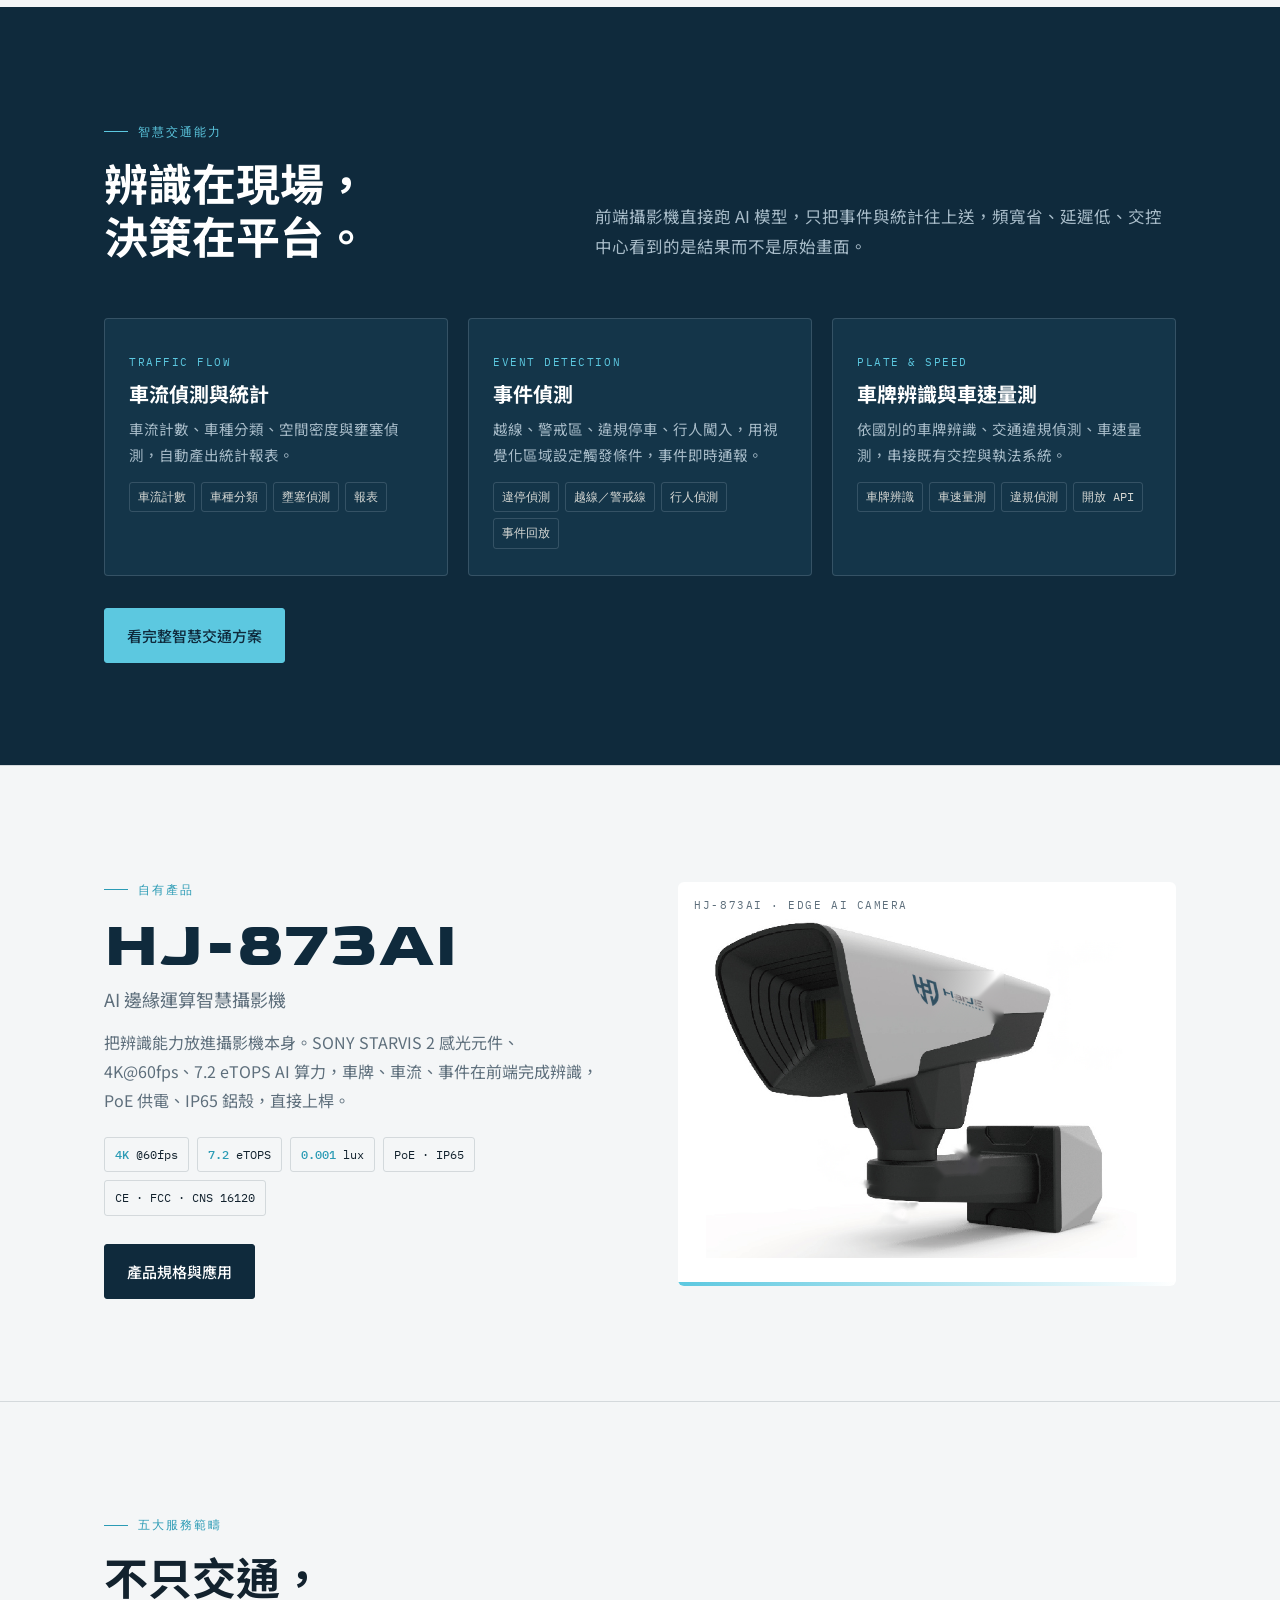
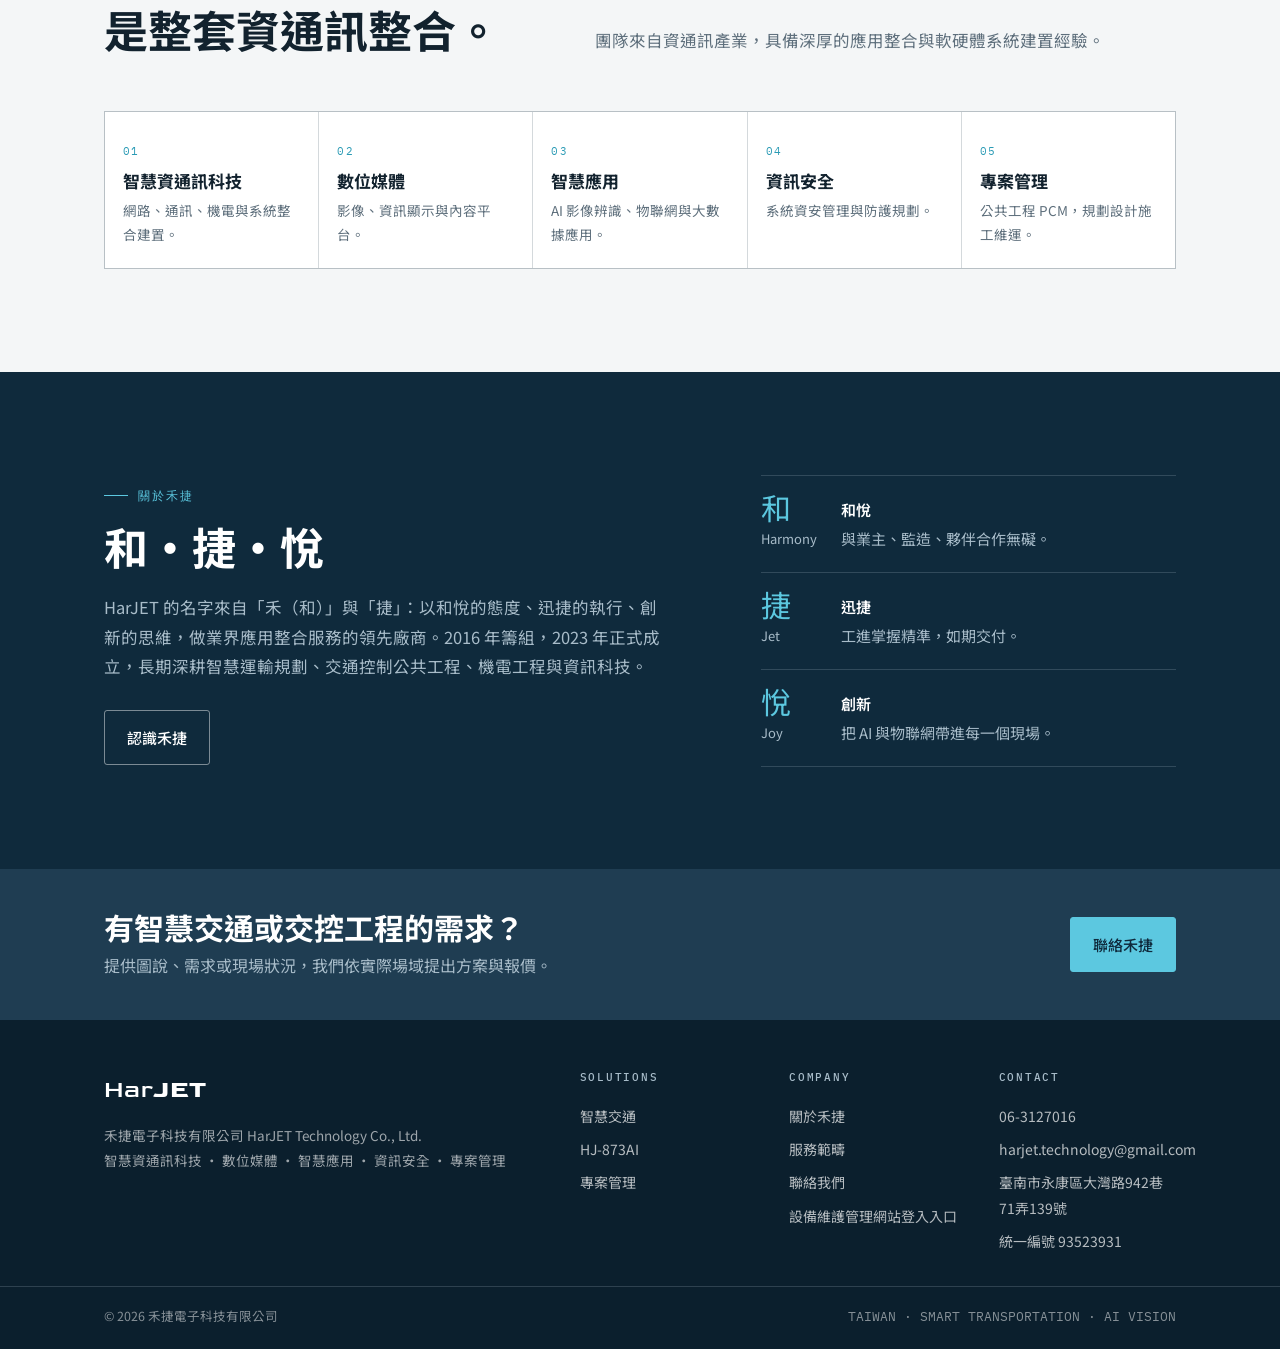
==== commit a68273ff: "主選單與頁尾加入「設備維護管理網站登入入口」 - 四個頁面的主選單（聯絡我們之後）與頁尾 COMPANY 欄各加一個連結，   連到 https://emm.harjet.dscloud.me/（11" ====
--- a/index.html
+++ b/index.html
@@ -32,6 +32,7 @@
       <a href="products.html">產品</a>
       <a href="about.html">關於禾捷</a>
       <a href="about.html#contact">聯絡我們</a>
+      <a class="nav-login" href="https://emm.harjet.dscloud.me/" rel="nofollow noopener">設備維護管理網站登入入口</a>
     </nav>
     <a class="nav-cta" href="about.html#contact">洽詢專案</a>
     <button class="menu-btn" type="button" aria-expanded="false">MENU</button>
@@ -206,7 +207,7 @@
       <p class="about">禾捷電子科技有限公司 HarJET Technology Co., Ltd.<br>智慧資通訊科技 · 數位媒體 · 智慧應用 · 資訊安全 · 專案管理</p>
     </div>
     <div><h4>SOLUTIONS</h4><ul><li><a href="traffic.html">智慧交通</a></li><li><a href="products.html">HJ-873AI</a></li><li><a href="about.html#pcm">專案管理</a></li></ul></div>
-    <div><h4>COMPANY</h4><ul><li><a href="about.html">關於禾捷</a></li><li><a href="about.html#domains">服務範疇</a></li><li><a href="about.html#contact">聯絡我們</a></li></ul></div>
+    <div><h4>COMPANY</h4><ul><li><a href="about.html">關於禾捷</a></li><li><a href="about.html#domains">服務範疇</a></li><li><a href="about.html#contact">聯絡我們</a></li><li><a href="https://emm.harjet.dscloud.me/" rel="nofollow noopener">設備維護管理網站登入入口</a></li></ul></div>
     <div><h4>CONTACT</h4><ul><li><a href="tel:+88663127016">06-3127016</a></li><li><a href="mailto:harjet.technology@gmail.com">harjet.technology@gmail.com</a></li><li>臺南市永康區大灣路942巷71弄139號</li><li>統一編號 93523931</li></ul></div>
   </div>
   <div class="bottom"><div class="wrap"><span>© <span id="yr">2026</span> 禾捷電子科技有限公司</span><span class="mono">TAIWAN · SMART TRANSPORTATION · AI VISION</span></div></div>
--- a/style.css
+++ b/style.css
@@ -85,10 +85,12 @@
 .nav { display: flex; gap: 26px; font-size: 14.5px; font-weight: 500; }
 .nav a { padding: 6px 0; border-bottom: 2px solid transparent; transition: border-color .2s, color .2s; color: rgba(255,255,255,.82); }
 .nav a:hover, .nav a[aria-current="page"] { color: var(--white); border-bottom-color: var(--signal); }
+.nav a { white-space: nowrap; }
+@media (max-width: 1280px) { .brand-zh { display: none; } }  /* 主選單加了登入入口，中等寬度時收起中文公司名讓出空間 */
 .nav-cta { font-family: var(--mono); font-size: 12.5px; letter-spacing: .06em; padding: 9px 16px; border: 1px solid var(--signal); color: var(--signal); border-radius: 3px; transition: background .2s, color .2s; white-space: nowrap; }
 .nav-cta:hover { background: var(--signal); color: var(--navy); }
 .menu-btn { display: none; background: none; border: 1px solid var(--line-dark); border-radius: 3px; padding: 8px 10px; font-family: var(--mono); font-size: 12px; cursor: pointer; color: var(--white); }
-@media (max-width: 960px) {
+@media (max-width: 1040px) {
   .brand-zh { display: none; }
   .nav, .nav-cta { display: none; }
   .menu-btn { display: inline-block; }
@@ -220,6 +222,23 @@
 .about-grid { display: grid; grid-template-columns: minmax(0, 7fr) minmax(0, 5fr); gap: clamp(32px, 6vw, 80px); }
 .about-copy { font-size: 16.5px; max-width: 36em; }
 .about-copy p + p { margin-top: 18px; }
+.about-side { display: grid; gap: clamp(28px, 4vw, 40px); align-content: start; }
+.team-photo { margin: 0; }  /* 蓋掉 figure 預設的 1em 40px */
+.team-photo img {
+  width: 100%; height: auto;
+  /* 柔邊：兩道漸層遮罩取交集，四邊淡出到頁面底色。左右淡出幅度較小，避免吃到邊緣的人 */
+  --feather-x: linear-gradient(90deg, transparent 0, #000 7%, #000 93%, transparent 100%);
+  --feather-y: linear-gradient(180deg, transparent 0, #000 9%, #000 90%, transparent 100%);
+  -webkit-mask-image: var(--feather-x), var(--feather-y);
+  -webkit-mask-composite: source-in;          /* 舊版 Safari */
+  mask-image: var(--feather-x), var(--feather-y);
+  mask-composite: intersect;
+  mask-repeat: no-repeat;
+}
+.team-photo figcaption {
+  margin-top: 12px; font-family: var(--mono); font-size: 11.5px; letter-spacing: .14em;
+  text-transform: uppercase; color: var(--muted);
+}
 .values { border-top: 1px solid var(--ink); }
 .values li { padding: 20px 0; border-bottom: 1px solid var(--line); display: grid; grid-template-columns: 64px 1fr; gap: 16px; align-items: start; }
 .values .k { font-family: var(--display); font-size: 30px; line-height: 1; color: var(--navy); }
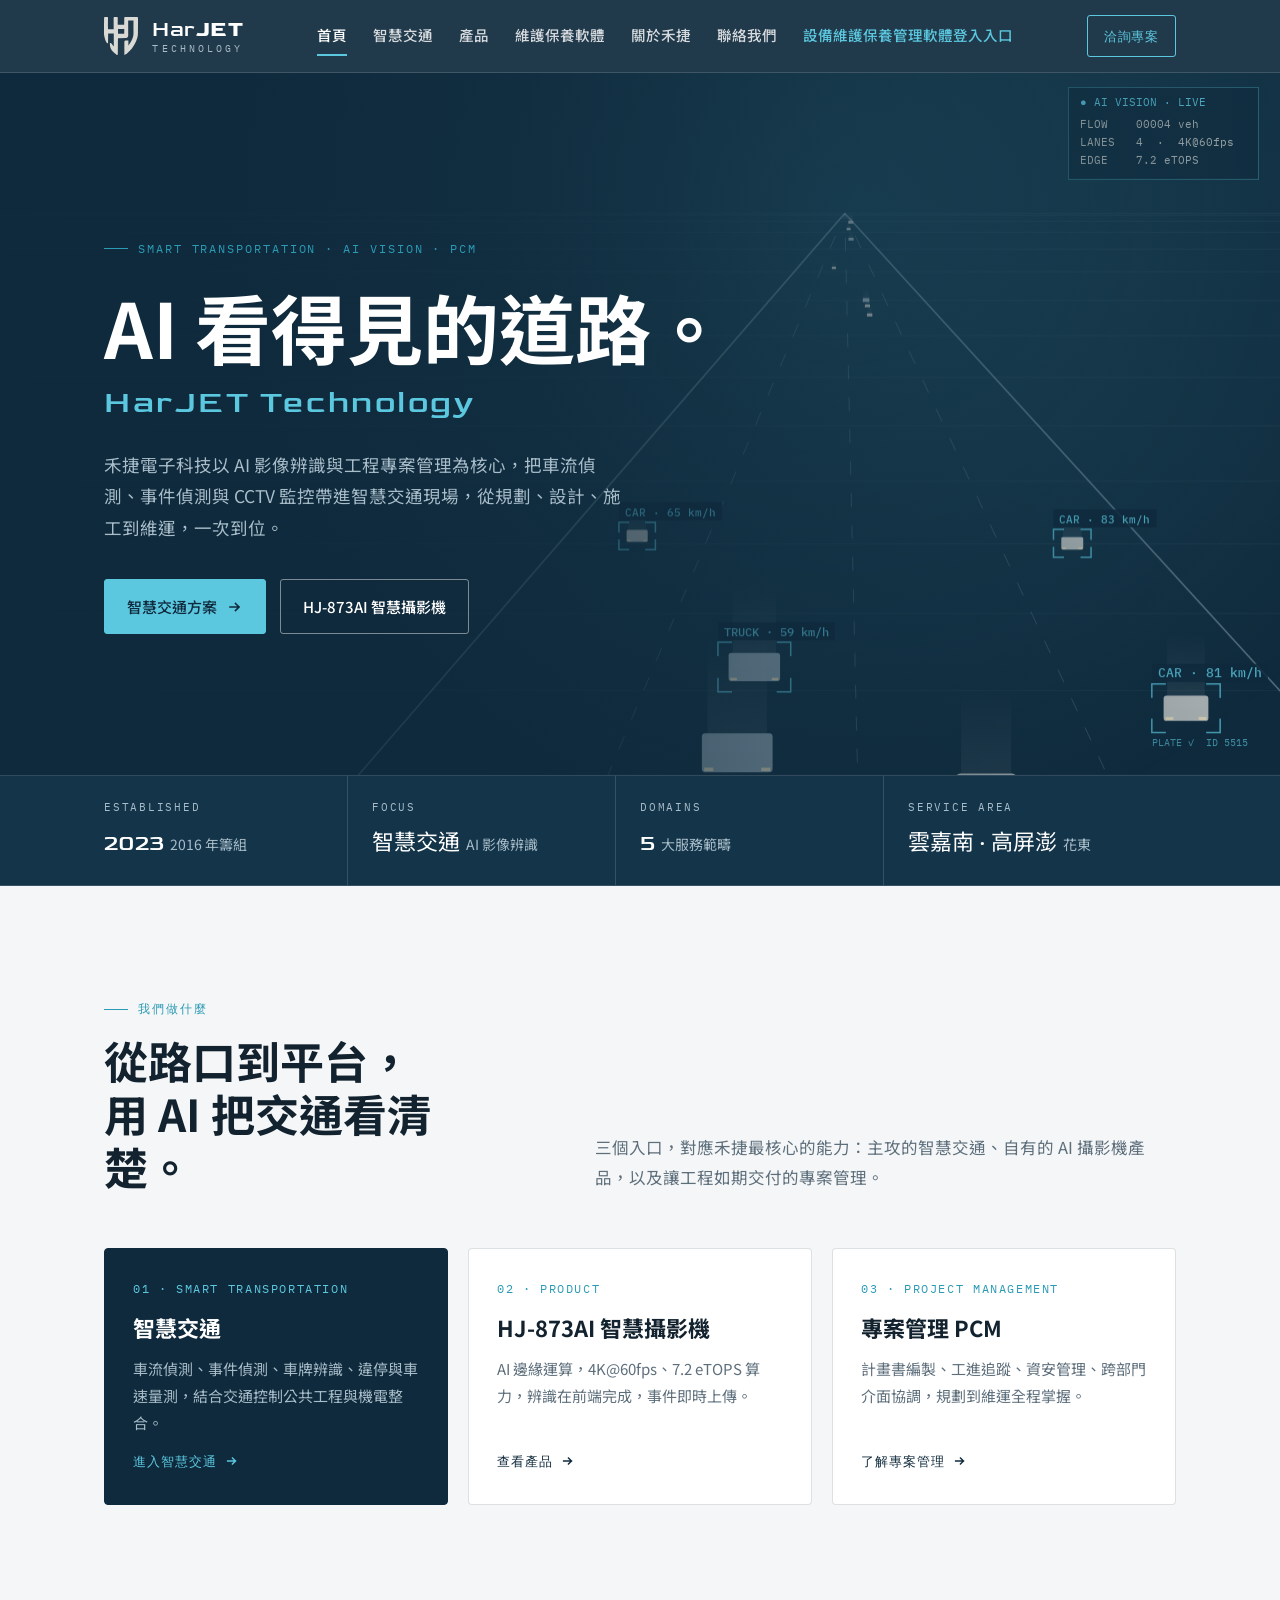
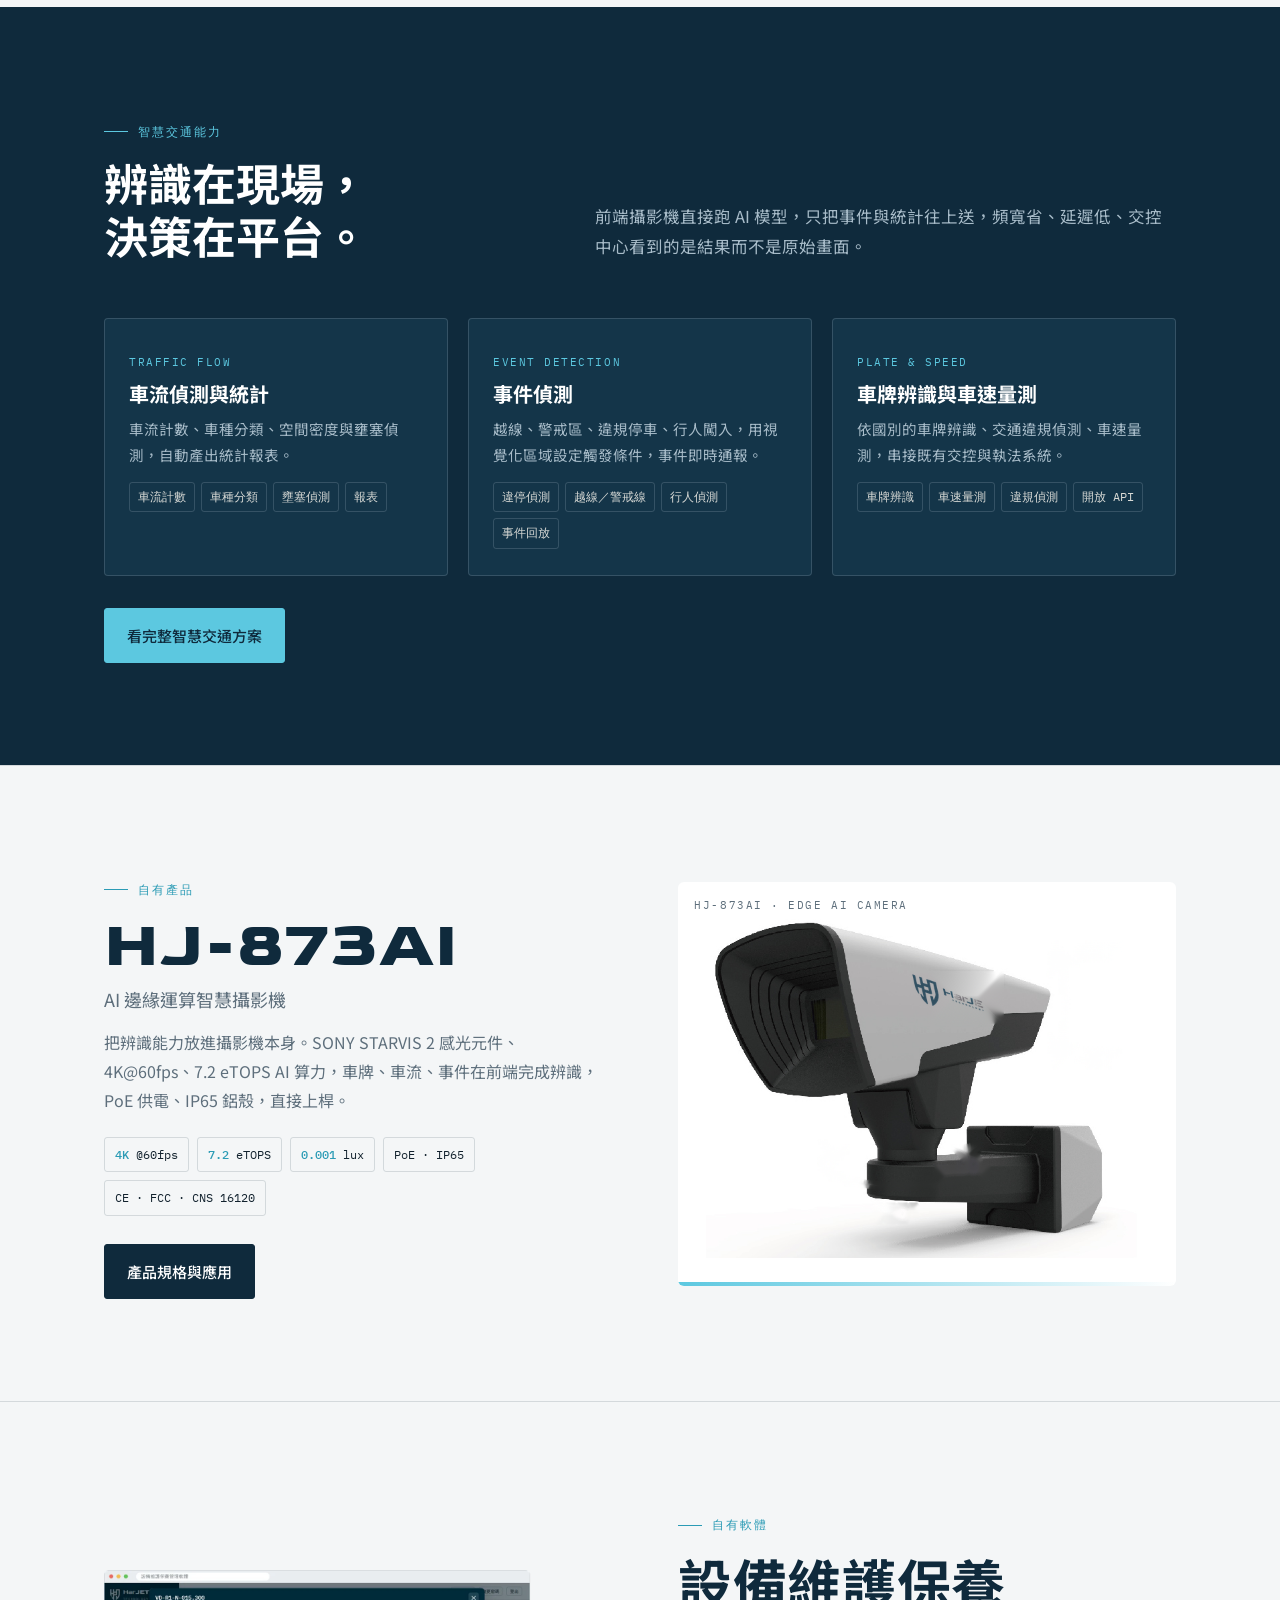
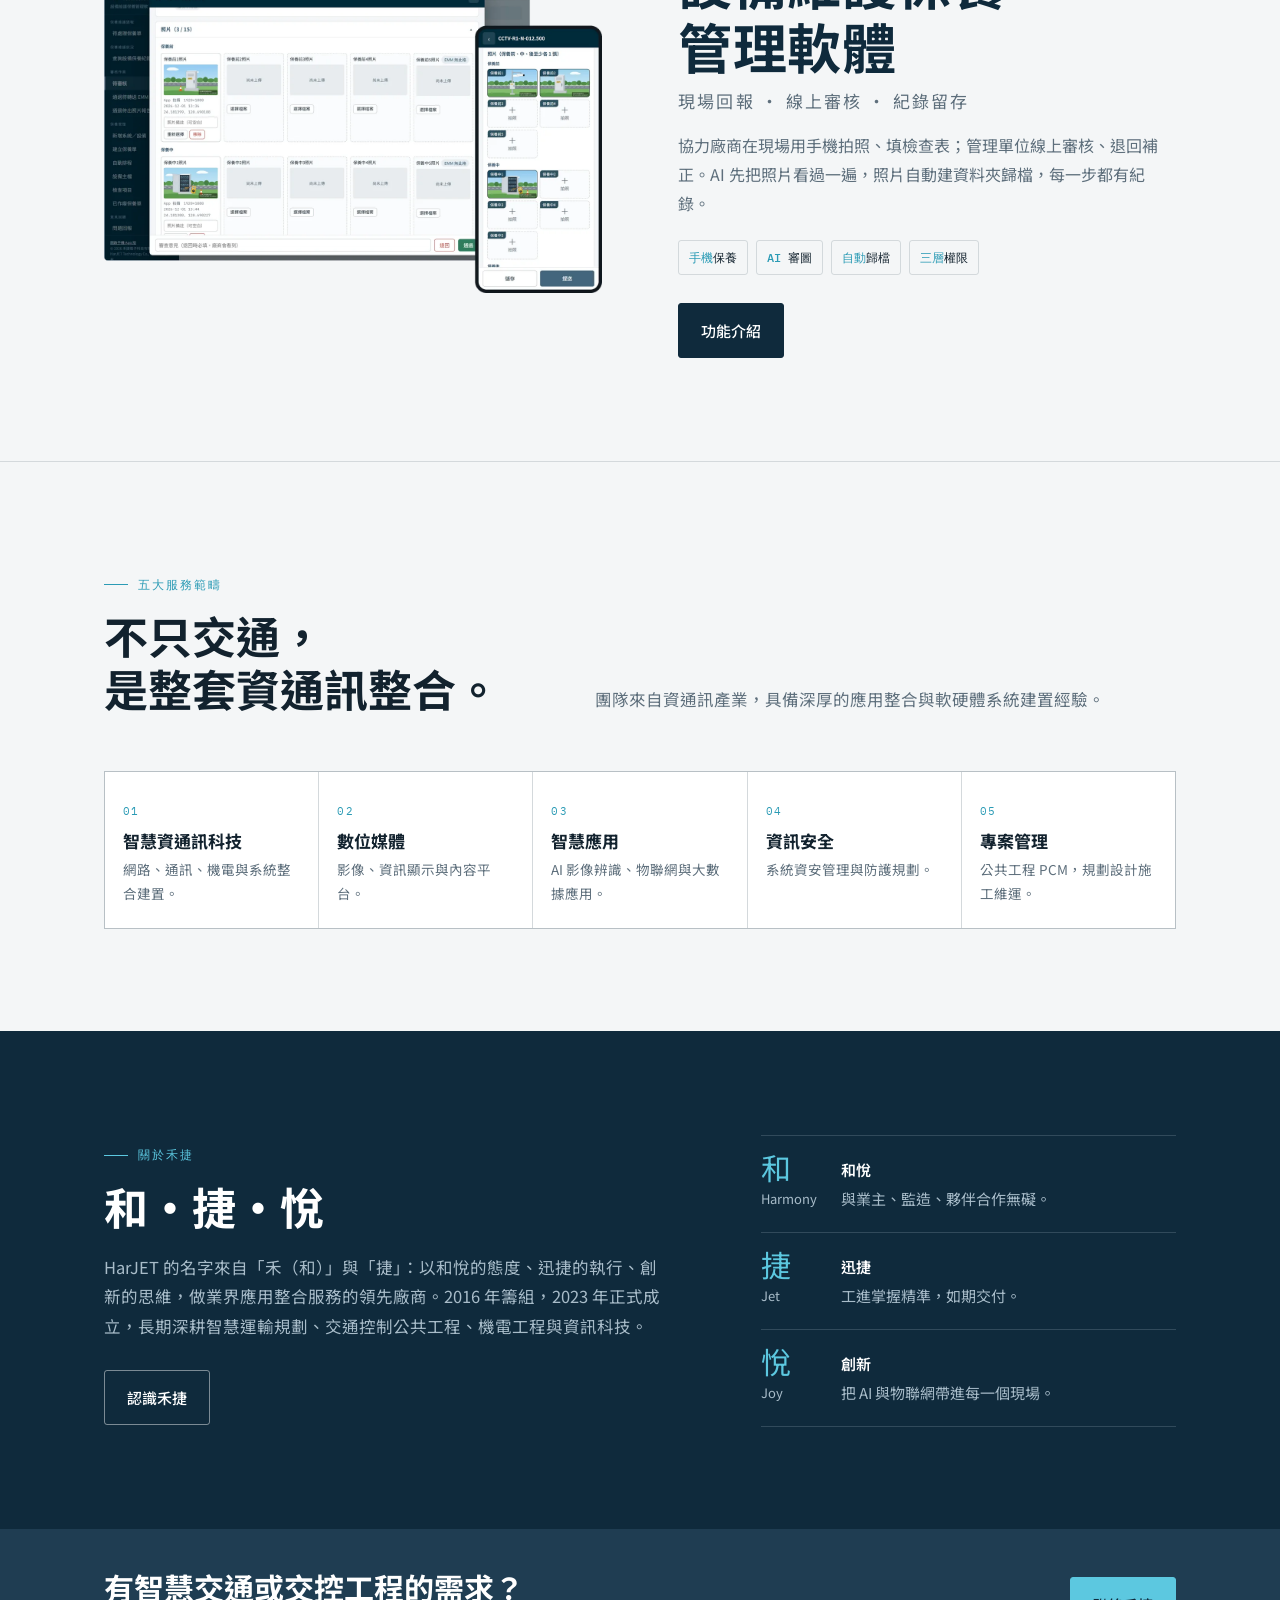
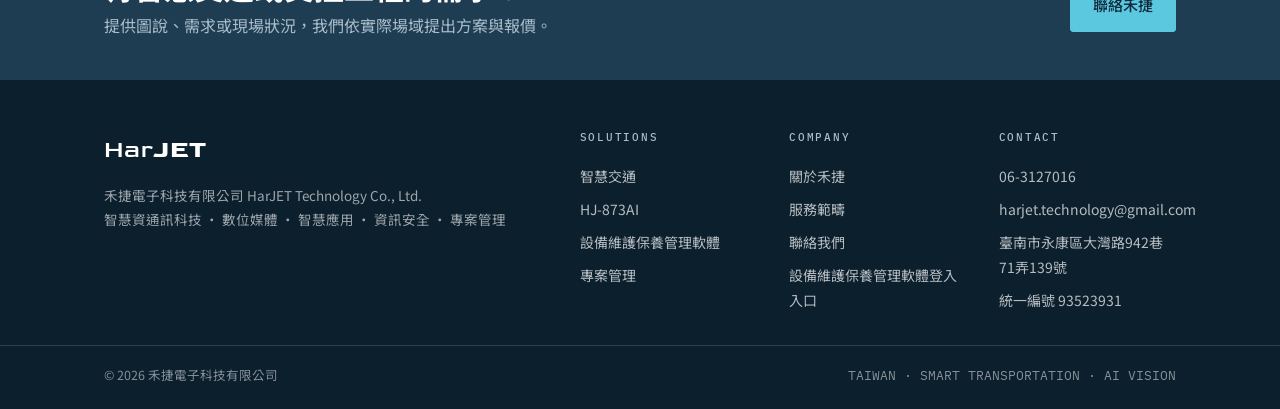
==== commit 81f1a307: "新增「設備維護保養管理軟體」介紹頁，登入連結改名 - maintenance.html：產品介紹頁（流程、功能特色、現場回報 App、管理端、   AI 輔助審核、照片自動歸檔、三層權限、適用情境）；" ====
--- a/index.html
+++ b/index.html
@@ -30,9 +30,10 @@
       <a href="index.html" aria-current="page">首頁</a>
       <a href="traffic.html">智慧交通</a>
       <a href="products.html">產品</a>
+      <a href="maintenance.html">維護保養軟體</a>
       <a href="about.html">關於禾捷</a>
       <a href="about.html#contact">聯絡我們</a>
-      <a class="nav-login" href="https://emm.harjet.dscloud.me/" rel="nofollow noopener">設備維護管理網站登入入口</a>
+      <a class="nav-login" href="https://emm.harjet.dscloud.me/" rel="nofollow noopener">設備維護保養管理軟體登入入口</a>
     </nav>
     <a class="nav-cta" href="about.html#contact">洽詢專案</a>
     <button class="menu-btn" type="button" aria-expanded="false">MENU</button>
@@ -155,6 +156,28 @@
 
 <section class="section">
   <div class="wrap">
+    <div class="product-band">
+      <figure class="sw-hero-img reveal">
+        <img src="assets/emm/hero.webp" alt="設備維護保養管理軟體的審核畫面與手機拍照回報畫面" width="1300" height="842" loading="lazy">
+      </figure>
+      <div class="reveal">
+        <span class="eyebrow">自有軟體</span>
+        <h2 class="sw-name" style="margin-top:14px;color:var(--navy)">設備維護保養<br>管理軟體<small style="color:var(--muted)">現場回報 · 線上審核 · 紀錄留存</small></h2>
+        <p style="margin-top:20px;color:var(--muted);max-width:32em">協力廠商在現場用手機拍照、填檢查表；管理單位線上審核、退回補正。AI 先把照片看過一遍，照片自動建資料夾歸檔，每一步都有紀錄。</p>
+        <div class="chips">
+          <span class="chip" style="color:var(--ink);border-color:var(--line)"><b style="color:var(--signal-deep)">手機</b>保養</span>
+          <span class="chip" style="color:var(--ink);border-color:var(--line)"><b style="color:var(--signal-deep)">AI</b> 審圖</span>
+          <span class="chip" style="color:var(--ink);border-color:var(--line)"><b style="color:var(--signal-deep)">自動</b>歸檔</span>
+          <span class="chip" style="color:var(--ink);border-color:var(--line)"><b style="color:var(--signal-deep)">三層</b>權限</span>
+        </div>
+        <div style="margin-top:28px"><a class="btn btn-ink" href="maintenance.html">功能介紹</a></div>
+      </div>
+    </div>
+  </div>
+</section>
+
+<section class="section">
+  <div class="wrap">
     <div class="section-head reveal">
       <div>
         <span class="eyebrow">五大服務範疇</span>
@@ -206,8 +229,8 @@
       <span class="brand-en">Har<b>JET</b></span>
       <p class="about">禾捷電子科技有限公司 HarJET Technology Co., Ltd.<br>智慧資通訊科技 · 數位媒體 · 智慧應用 · 資訊安全 · 專案管理</p>
     </div>
-    <div><h4>SOLUTIONS</h4><ul><li><a href="traffic.html">智慧交通</a></li><li><a href="products.html">HJ-873AI</a></li><li><a href="about.html#pcm">專案管理</a></li></ul></div>
-    <div><h4>COMPANY</h4><ul><li><a href="about.html">關於禾捷</a></li><li><a href="about.html#domains">服務範疇</a></li><li><a href="about.html#contact">聯絡我們</a></li><li><a href="https://emm.harjet.dscloud.me/" rel="nofollow noopener">設備維護管理網站登入入口</a></li></ul></div>
+    <div><h4>SOLUTIONS</h4><ul><li><a href="traffic.html">智慧交通</a></li><li><a href="products.html">HJ-873AI</a></li><li><a href="maintenance.html">設備維護保養管理軟體</a></li><li><a href="about.html#pcm">專案管理</a></li></ul></div>
+    <div><h4>COMPANY</h4><ul><li><a href="about.html">關於禾捷</a></li><li><a href="about.html#domains">服務範疇</a></li><li><a href="about.html#contact">聯絡我們</a></li><li><a href="https://emm.harjet.dscloud.me/" rel="nofollow noopener">設備維護保養管理軟體登入入口</a></li></ul></div>
     <div><h4>CONTACT</h4><ul><li><a href="tel:+88663127016">06-3127016</a></li><li><a href="mailto:harjet.technology@gmail.com">harjet.technology@gmail.com</a></li><li>臺南市永康區大灣路942巷71弄139號</li><li>統一編號 93523931</li></ul></div>
   </div>
   <div class="bottom"><div class="wrap"><span>© <span id="yr">2026</span> 禾捷電子科技有限公司</span><span class="mono">TAIWAN · SMART TRANSPORTATION · AI VISION</span></div></div>
--- a/style.css
+++ b/style.css
@@ -86,11 +86,11 @@
 .nav a { padding: 6px 0; border-bottom: 2px solid transparent; transition: border-color .2s, color .2s; color: rgba(255,255,255,.82); }
 .nav a:hover, .nav a[aria-current="page"] { color: var(--white); border-bottom-color: var(--signal); }
 .nav a { white-space: nowrap; }
-@media (max-width: 1280px) { .brand-zh { display: none; } }  /* 主選單加了登入入口，中等寬度時收起中文公司名讓出空間 */
+@media (max-width: 1480px) { .brand-zh { display: none; } }  /* 主選單加了登入入口，中等寬度時收起中文公司名讓出空間 */
 .nav-cta { font-family: var(--mono); font-size: 12.5px; letter-spacing: .06em; padding: 9px 16px; border: 1px solid var(--signal); color: var(--signal); border-radius: 3px; transition: background .2s, color .2s; white-space: nowrap; }
 .nav-cta:hover { background: var(--signal); color: var(--navy); }
 .menu-btn { display: none; background: none; border: 1px solid var(--line-dark); border-radius: 3px; padding: 8px 10px; font-family: var(--mono); font-size: 12px; cursor: pointer; color: var(--white); }
-@media (max-width: 1040px) {
+@media (max-width: 1180px) {
   .brand-zh { display: none; }
   .nav, .nav-cta { display: none; }
   .menu-btn { display: inline-block; }
@@ -305,3 +305,44 @@
 .note { font-family: var(--mono); font-size: 12px; color: var(--signal-deep); background: rgba(92,200,224,.12); border: 1px dashed var(--signal-deep); padding: 8px 12px; border-radius: 3px; display: inline-block; }
 .table-wrap { overflow-x: auto; }
 @media (max-width: 860px) { .facts .v small { display: block; margin-left: 0; margin-top: 2px; } .facts .v { font-size: 20px; } }
+
+/* 設備維護保養管理軟體頁（maintenance.html）與首頁的預告 */
+.nav a.nav-login { color: var(--signal); }
+.sw-name { font-size: clamp(32px, 4.4vw, 54px); line-height: 1.18; letter-spacing: .01em; }
+.sw-name small { display: block; font-size: 17px; font-weight: 400; color: var(--steel); margin-top: 14px; letter-spacing: .12em; }
+.sw-hero-img { margin: 0; }
+.sw-hero-img img { width: 100%; height: auto; }
+.sw-demo { font-family: var(--mono); font-size: 11.5px; letter-spacing: .1em; color: var(--muted); margin-top: 18px; }
+.dark .sw-demo, .page-hero .sw-demo { color: var(--steel); }
+.sw-cols-2 { grid-template-columns: repeat(2, minmax(0, 1fr)); }
+@media (max-width: 900px) { .sw-cols-2 { grid-template-columns: 1fr; } }
+.sw-split { display: grid; grid-template-columns: minmax(0, 7fr) minmax(0, 5fr); gap: clamp(28px, 5vw, 64px); align-items: start; }
+@media (max-width: 900px) { .sw-split { grid-template-columns: 1fr; } }
+.sw-shot { margin: 0; }
+.sw-shot img { width: 100%; height: auto; }
+.sw-shot figcaption { margin-top: 12px; font-size: 13.5px; color: var(--muted); line-height: 1.6; }
+.dark .sw-shot figcaption { color: var(--steel); }
+.sw-phones { display: grid; grid-template-columns: repeat(5, minmax(0, 1fr)); gap: clamp(14px, 2.4vw, 28px); margin-top: 44px; }
+@media (max-width: 900px) { .sw-phones { grid-template-columns: repeat(3, minmax(0, 1fr)); } }
+@media (max-width: 560px) { .sw-phones { grid-template-columns: repeat(2, minmax(0, 1fr)); } }
+.sw-pair { display: grid; grid-template-columns: repeat(2, minmax(0, 1fr)); gap: clamp(20px, 3vw, 36px); align-items: start; }
+.sw-pair-wide { grid-template-columns: minmax(0, 8fr) minmax(0, 4fr); }
+@media (max-width: 900px) { .sw-pair, .sw-pair-wide { grid-template-columns: 1fr; } }
+.sw-steps { margin: 0; padding: 0; list-style: none; counter-reset: sw; border-top: 1px solid var(--line); }
+.sw-steps li { counter-increment: sw; position: relative; padding: 16px 0 16px 46px; border-bottom: 1px solid var(--line); font-size: 14.5px; color: var(--muted); }
+.sw-steps li::before { content: counter(sw, decimal-leading-zero); position: absolute; left: 0; top: 19px; font-family: var(--mono); font-size: 12px; letter-spacing: .1em; color: var(--signal-deep); }
+.sw-steps li b { display: block; font-size: 16.5px; color: var(--ink); font-weight: 700; margin-bottom: 2px; }
+.dark .sw-steps { border-top-color: var(--line-dark); }
+.dark .sw-steps li { border-bottom-color: var(--line-dark); color: var(--steel); }
+.dark .sw-steps li::before { color: var(--signal); }
+.dark .sw-steps li b { color: var(--white); }
+.sw-tree { margin: 0; background: var(--navy); color: var(--light); font-family: var(--mono); font-size: 13px; line-height: 1.8; padding: 24px 26px; border-radius: 4px; overflow-x: auto; }
+.sw-tree i { font-style: normal; font-family: var(--sans); font-size: 12.5px; color: var(--steel); }
+.sw-tree b { font-weight: 500; padding: 1px 6px; border-radius: 3px; font-family: var(--sans); font-size: 12.5px; }
+.sw-tree .t-wait { background: #FBE9C6; color: #7A4F00; }
+.sw-tree .t-done { background: #D5EEDD; color: #1E6B3C; }
+.sw-tree .t-back { background: #F6D6D2; color: #A3271B; }
+.scene.sw-top { border-color: var(--signal); }
+.scene.sw-top h3 { color: var(--signal); }
+.tile .v { line-height: 1.3; }
+@media (max-width: 560px) { .sw-tree { font-size: 11px; padding: 18px 14px; } .sw-tree i, .sw-tree b { font-size: 11px; } }
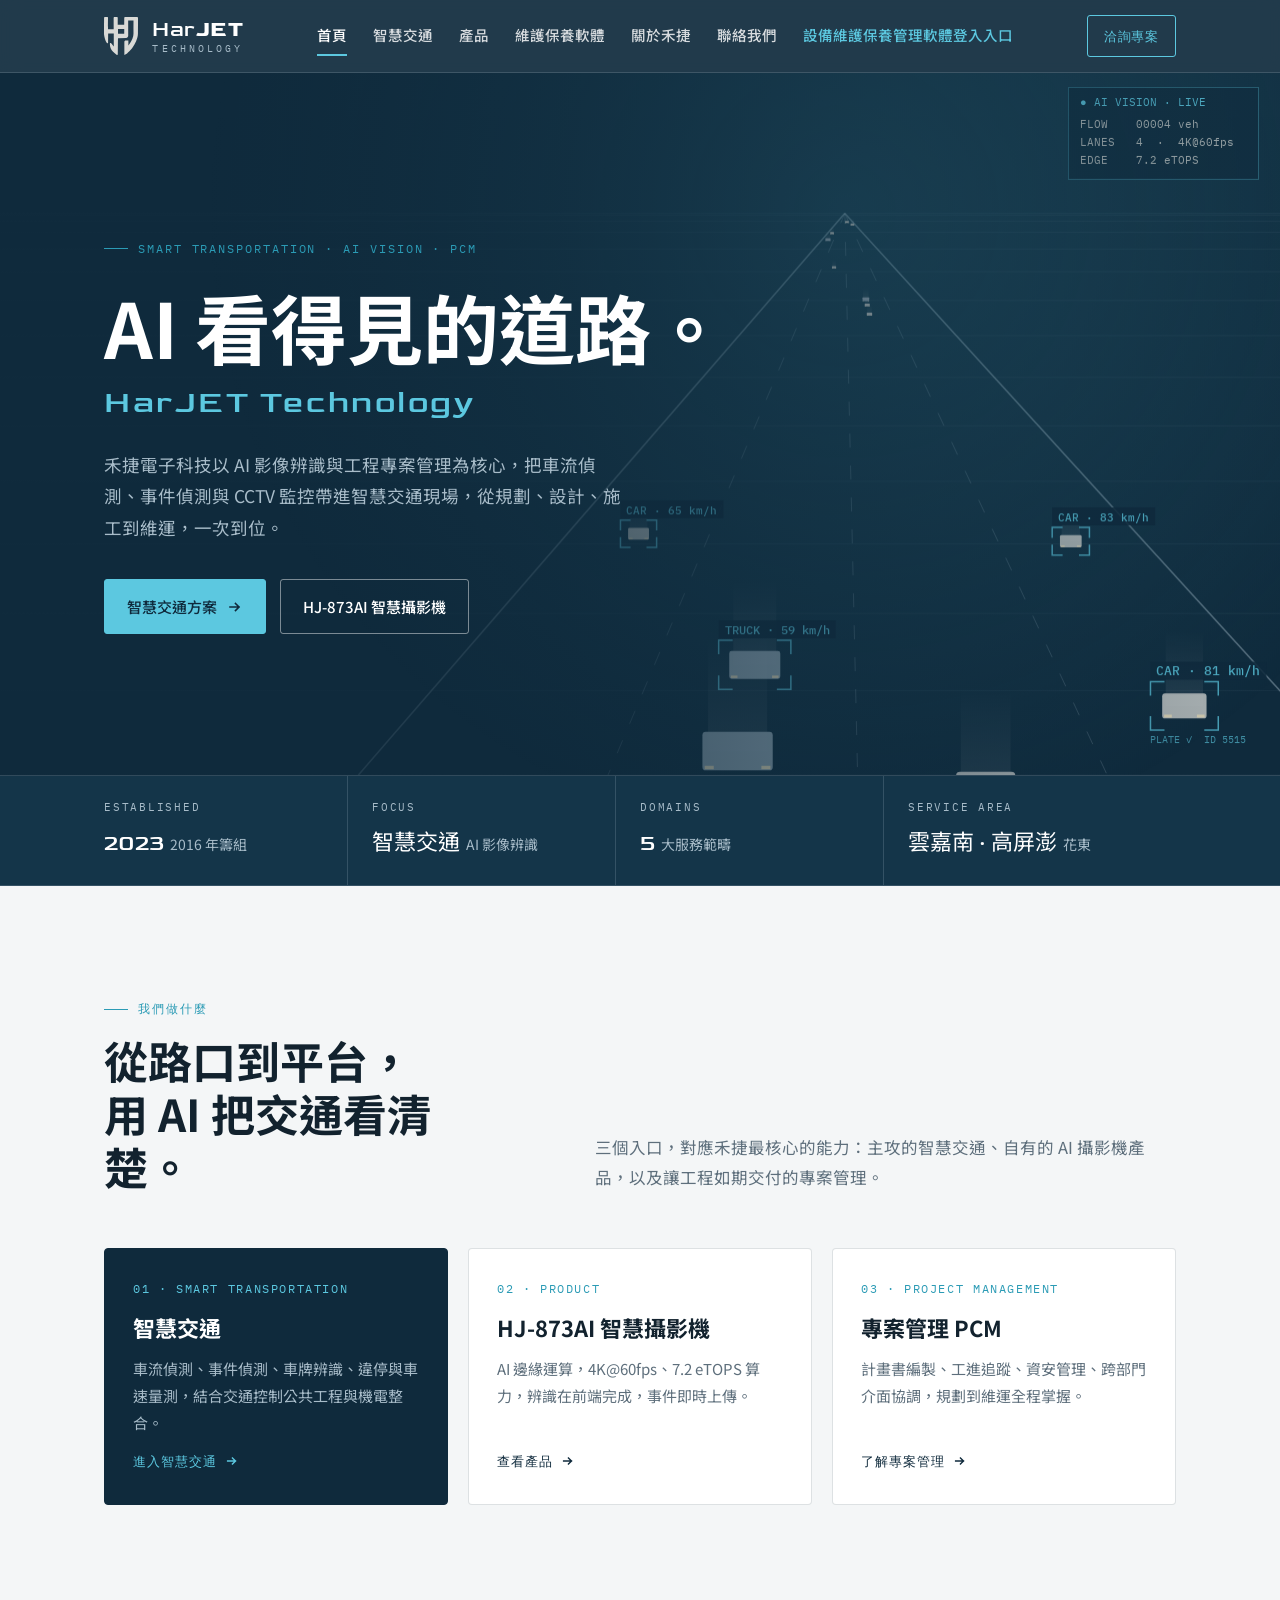
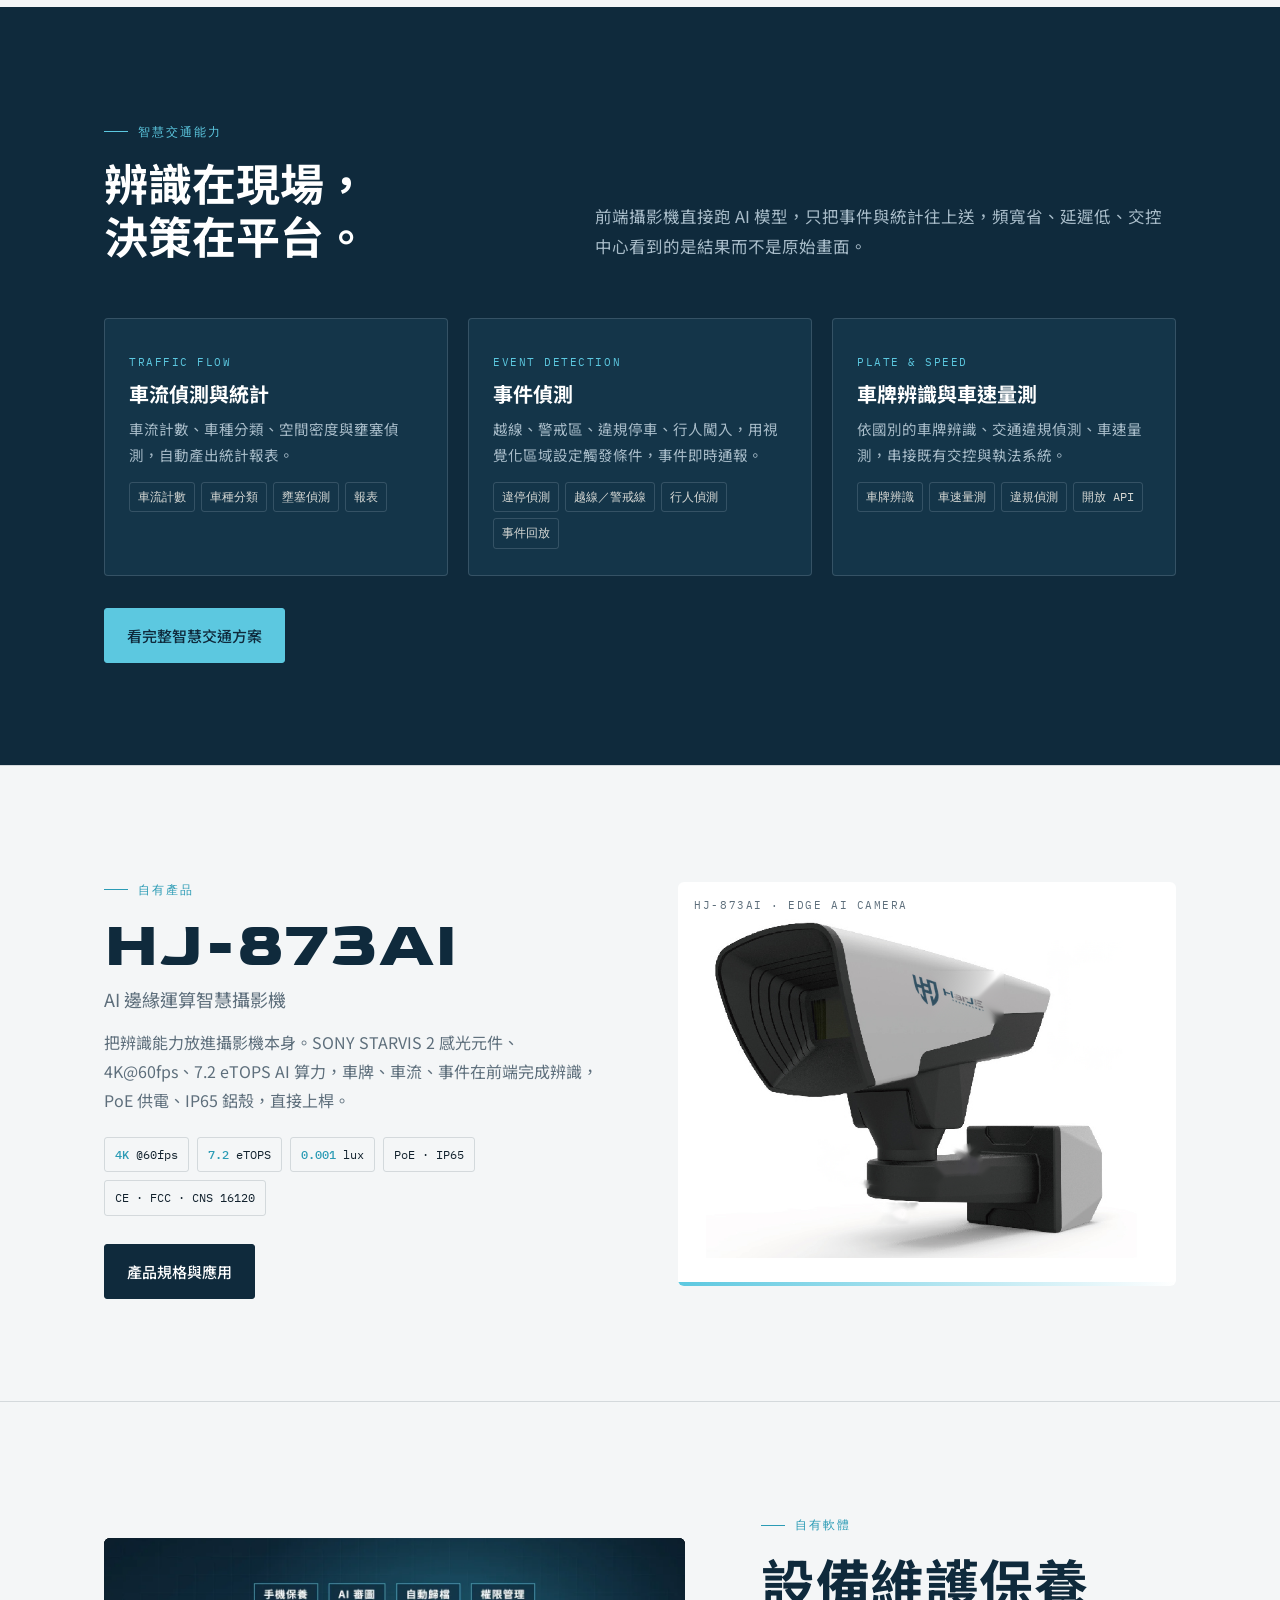
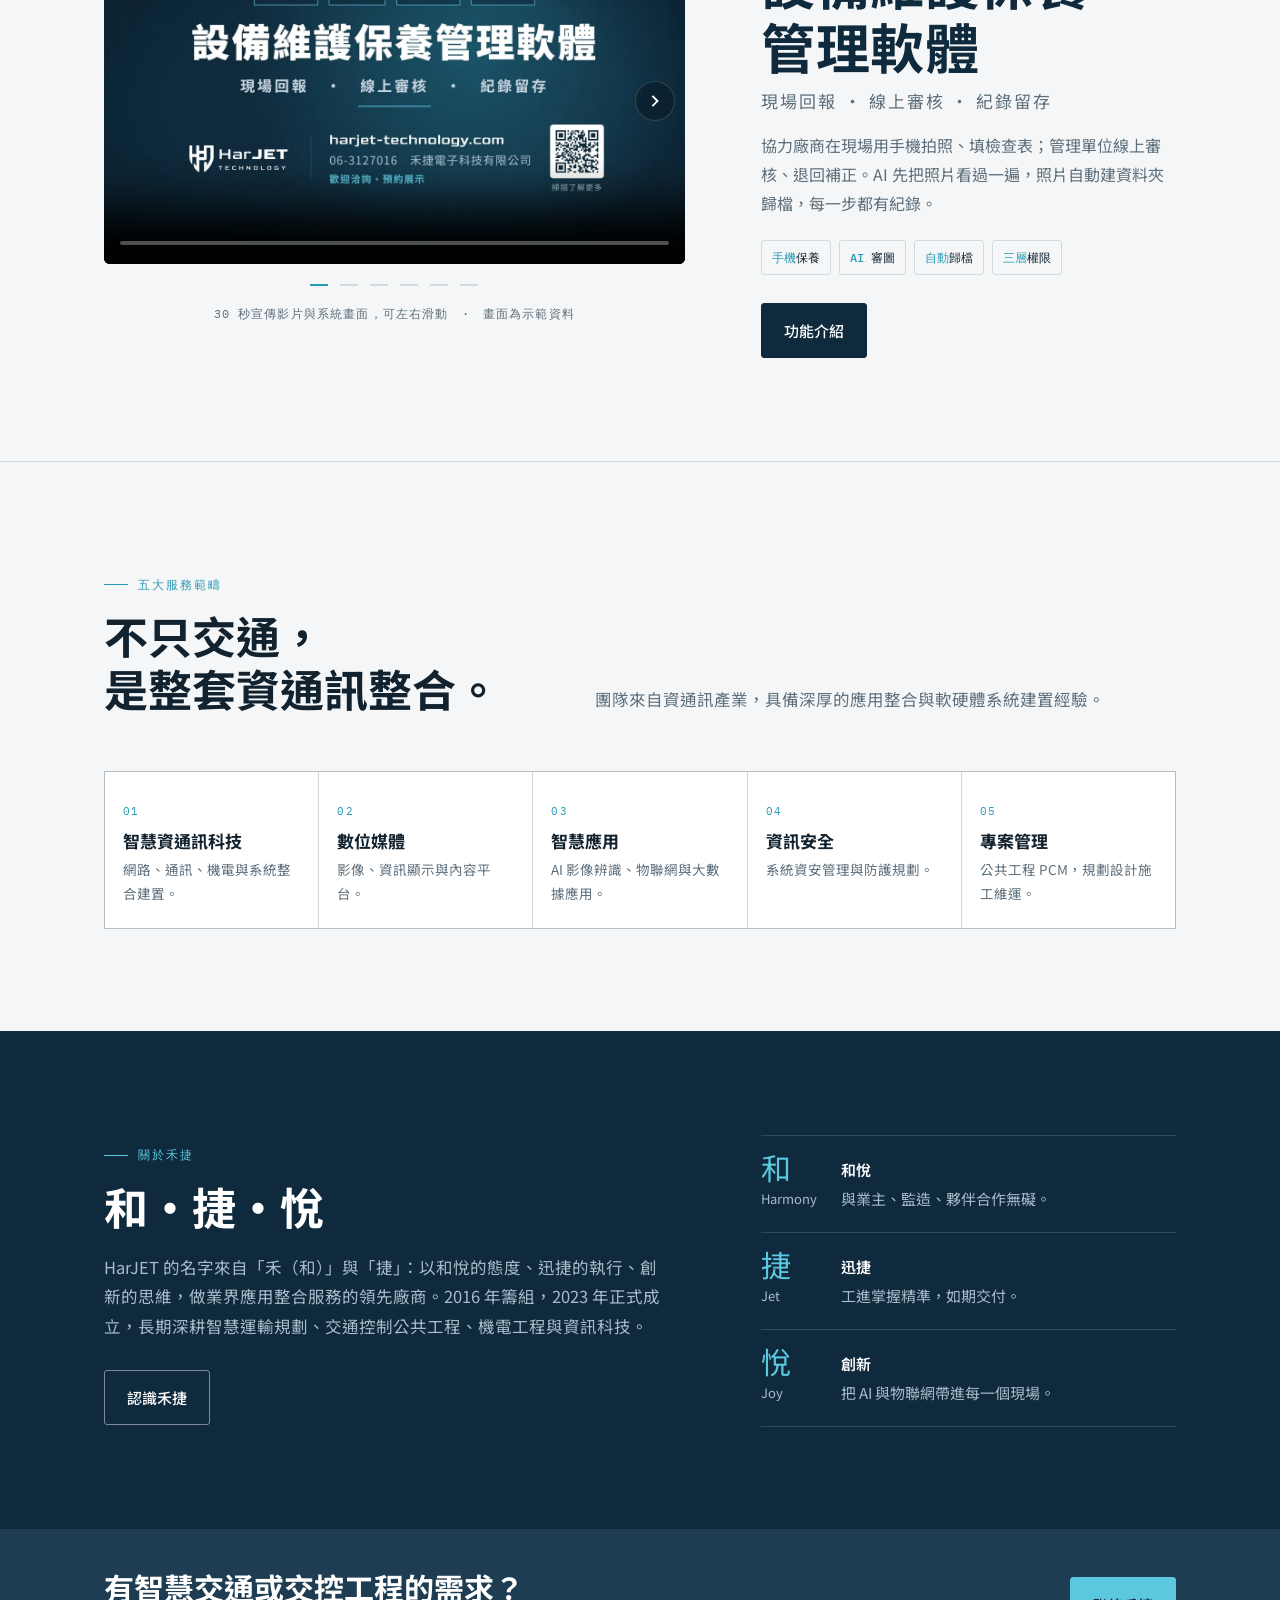
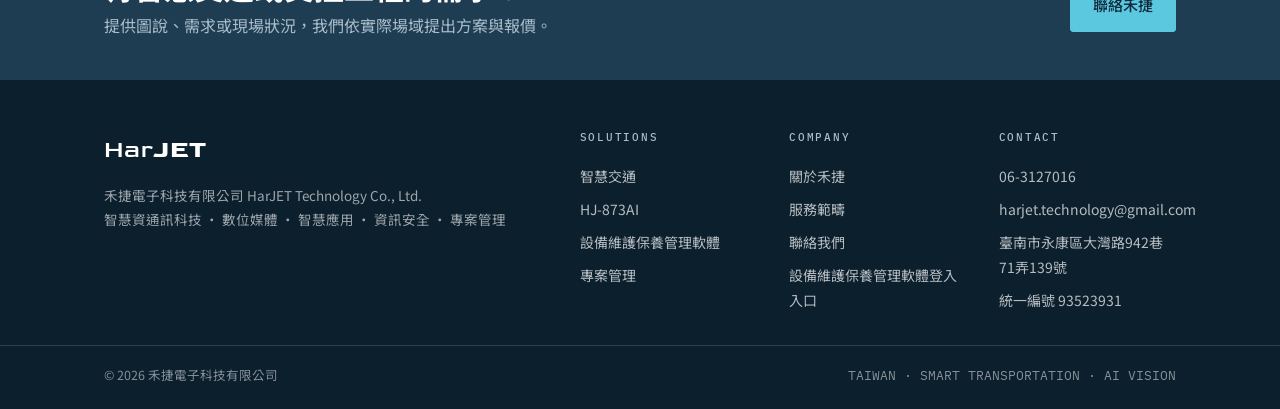
==== commit af47821f: "首頁軟體預告改為可滑動的圖片＋宣傳影片；寬螢幕版面放寬；修頁首重疊 - 首頁「設備維護保養管理軟體」預告：原本的單張圖改成可左右滑動的   圖片區，第一張是 30 秒宣傳影片（assets/emm/p" ====
--- a/index.html
+++ b/index.html
@@ -15,7 +15,7 @@
 <link rel="preconnect" href="https://fonts.gstatic.com" crossorigin>
 <link rel="stylesheet" href="https://fonts.googleapis.com/css2?family=Goldman:wght@400;700&family=Noto+Sans+TC:wght@400;500;700&family=IBM+Plex+Mono:wght@400;500&display=swap">
 <link rel="icon" href="assets/logo-mark.svg" type="image/svg+xml">
-<link rel="stylesheet" href="style.css">
+<link rel="stylesheet" href="style.css?v=1151118b">
 </head>
 <body>
 
@@ -156,10 +156,27 @@
 
 <section class="section">
   <div class="wrap">
-    <div class="product-band">
-      <figure class="sw-hero-img reveal">
-        <img src="assets/emm/hero.webp" alt="設備維護保養管理軟體的審核畫面與手機拍照回報畫面" width="1300" height="842" loading="lazy">
-      </figure>
+    <div class="product-band sw-band">
+      <div class="sw-media reveal" data-slider>
+        <div class="sw-slider">
+          <div class="sw-track" tabindex="0" aria-label="設備維護保養管理軟體的宣傳影片與畫面，可左右滑動">
+            <figure class="sw-slide sw-slide-video">
+              <video controls preload="none" playsinline poster="assets/emm/promo-poster.webp" width="1280" height="720" aria-label="設備維護保養管理軟體 30 秒宣傳影片">
+                <source src="assets/emm/promo-v2.mp4" type="video/mp4">
+              </video>
+            </figure>
+            <figure class="sw-slide"><img src="assets/emm/hero.webp" alt="管理端的審核畫面與手機上的現場回報畫面" width="1300" height="842" loading="lazy"><figcaption>管理端審核畫面與現場回報 App</figcaption></figure>
+            <figure class="sw-slide"><img src="assets/emm/app-camera.webp" alt="手機拍照畫面：橫拍，右下角顯示日期時間與 GPS" width="900" height="428" loading="lazy"><figcaption>手機拍照：橫拍，自動加上日期時間與 GPS</figcaption></figure>
+            <figure class="sw-slide"><img src="assets/emm/web-review.webp" alt="審核畫面：照片與拍攝資訊一頁看完" width="1280" height="872" loading="lazy"><figcaption>線上審核：照片與拍攝資訊一頁看完</figcaption></figure>
+            <figure class="sw-slide"><img src="assets/emm/dlg-ai-review.webp" alt="AI 自動審核照片的結果" width="1100" height="876" loading="lazy"><figcaption>AI 先把照片看過一遍（回覆內容為示範範例）</figcaption></figure>
+            <figure class="sw-slide"><img src="assets/emm/web-sched.webp" alt="自動排程：各月的排程與是否已開單" width="1280" height="872" loading="lazy"><figcaption>自動排程：各月的排程與是否已開單</figcaption></figure>
+          </div>
+          <button class="sw-arrow sw-prev" type="button" aria-label="上一張"><svg viewBox="0 0 16 16" fill="none" aria-hidden="true"><path d="M10 3.5 5.5 8 10 12.5" stroke="currentColor" stroke-width="1.8" stroke-linecap="square"/></svg></button>
+          <button class="sw-arrow sw-next" type="button" aria-label="下一張"><svg viewBox="0 0 16 16" fill="none" aria-hidden="true"><path d="M6 3.5 10.5 8 6 12.5" stroke="currentColor" stroke-width="1.8" stroke-linecap="square"/></svg></button>
+        </div>
+        <div class="sw-dots" aria-label="切換圖片"></div>
+        <p class="sw-demo">30 秒宣傳影片與系統畫面，可左右滑動　·　畫面為示範資料</p>
+      </div>
       <div class="reveal">
         <span class="eyebrow">自有軟體</span>
         <h2 class="sw-name" style="margin-top:14px;color:var(--navy)">設備維護保養<br>管理軟體<small style="color:var(--muted)">現場回報 · 線上審核 · 紀錄留存</small></h2>
@@ -236,6 +253,6 @@
   <div class="bottom"><div class="wrap"><span>© <span id="yr">2026</span> 禾捷電子科技有限公司</span><span class="mono">TAIWAN · SMART TRANSPORTATION · AI VISION</span></div></div>
 </footer>
 
-<script src="main.js"></script>
+<script src="main.js?v=1151118b"></script>
 </body>
 </html>
--- a/style.css
+++ b/style.css
@@ -17,7 +17,7 @@
   --display: "Goldman", "Noto Sans TC", sans-serif;
   --sans: "Noto Sans TC", "Microsoft JhengHei", "PingFang TC", system-ui, sans-serif;
   --mono: "IBM Plex Mono", Consolas, monospace;
-  --max: 1200px;
+  --max: clamp(1200px, 78vw, 1920px);
   --gutter: clamp(20px, 5vw, 64px);
   color-scheme: light;
 }
@@ -75,7 +75,7 @@
   backdrop-filter: blur(10px); border-bottom: 1px solid var(--line-dark);
 }
 .site-header .wrap { display: flex; align-items: center; justify-content: space-between; height: 72px; gap: 24px; }
-.brand { display: flex; align-items: center; gap: 14px; min-width: 0; }
+.brand { display: flex; align-items: center; gap: 14px; flex: none; }
 .brand-mark { width: auto; height: 38px; flex: none; }  /* 正式 Logo 比例 75.295:82.957，勿鎖死方形 */
 .brand-word { display: flex; flex-direction: column; line-height: 1; }
 .brand-en { font-family: var(--display); font-size: 21px; letter-spacing: 0.02em; }
@@ -86,7 +86,7 @@
 .nav a { padding: 6px 0; border-bottom: 2px solid transparent; transition: border-color .2s, color .2s; color: rgba(255,255,255,.82); }
 .nav a:hover, .nav a[aria-current="page"] { color: var(--white); border-bottom-color: var(--signal); }
 .nav a { white-space: nowrap; }
-@media (max-width: 1480px) { .brand-zh { display: none; } }  /* 主選單加了登入入口，中等寬度時收起中文公司名讓出空間 */
+@media (max-width: 1759px) { .brand-zh { display: none; } }  /* 主選單加了登入入口，中等寬度時收起中文公司名讓出空間 */
 .nav-cta { font-family: var(--mono); font-size: 12.5px; letter-spacing: .06em; padding: 9px 16px; border: 1px solid var(--signal); color: var(--signal); border-radius: 3px; transition: background .2s, color .2s; white-space: nowrap; }
 .nav-cta:hover { background: var(--signal); color: var(--navy); }
 .menu-btn { display: none; background: none; border: 1px solid var(--line-dark); border-radius: 3px; padding: 8px 10px; font-family: var(--mono); font-size: 12px; cursor: pointer; color: var(--white); }
@@ -346,3 +346,28 @@
 .scene.sw-top h3 { color: var(--signal); }
 .tile .v { line-height: 1.3; }
 @media (max-width: 560px) { .sw-tree { font-size: 11px; padding: 18px 14px; } .sw-tree i, .sw-tree b { font-size: 11px; } }
+
+/* 可滑動的圖片＋影片（首頁的軟體預告）：左右滑、按箭頭、點下面的圓點都可以 */
+.sw-media { min-width: 0; }
+.product-band.sw-band { grid-template-columns: minmax(0, 7fr) minmax(0, 5fr); }
+@media (max-width: 900px) { .product-band.sw-band { grid-template-columns: 1fr; } }
+.sw-slider { position: relative; background: var(--navy); border-radius: 6px; overflow: hidden; }
+.sw-track { display: flex; overflow-x: auto; overscroll-behavior-x: contain; scroll-snap-type: x mandatory; scrollbar-width: none; -webkit-overflow-scrolling: touch; }
+.sw-track::-webkit-scrollbar { display: none; }
+.sw-track.dragging { scroll-snap-type: none; cursor: grabbing; }
+.sw-slide { flex: 0 0 100%; margin: 0; position: relative; aspect-ratio: 16 / 9; scroll-snap-align: start; scroll-snap-stop: always; }
+.sw-slide img, .sw-slide video { position: absolute; inset: 0; width: 100%; height: 100%; object-fit: contain; }
+.sw-slide img { padding: 20px 26px 50px; box-sizing: border-box; -webkit-user-drag: none; user-select: none; }
+.sw-slide video { background: #000; }
+.sw-slide figcaption { position: absolute; left: 0; right: 0; bottom: 0; padding: 10px 56px 13px; text-align: center; font-size: 13px; line-height: 1.5; color: var(--steel); pointer-events: none; }
+.sw-arrow { position: absolute; top: calc(50% - 20px); width: 40px; height: 40px; display: grid; place-items: center; padding: 0; border-radius: 50%; border: 1px solid var(--line-dark); background: rgba(11, 31, 45, .78); color: var(--white); cursor: pointer; transition: background .2s, border-color .2s, opacity .2s; }
+.sw-arrow svg { width: 16px; height: 16px; }
+.sw-arrow:hover { background: var(--blue); border-color: var(--signal); }
+.sw-arrow[disabled] { opacity: 0; pointer-events: none; }
+.sw-prev { left: 10px; } .sw-next { right: 10px; }
+.sw-dots { display: flex; justify-content: center; gap: 4px; margin-top: 10px; }
+.sw-dots button { width: 26px; height: 22px; padding: 0; border: 0; background: none; cursor: pointer; position: relative; }
+.sw-dots button::before { content: ""; position: absolute; left: 4px; right: 4px; top: 10px; height: 2px; background: var(--line); transition: background .2s; }
+.sw-dots button[aria-current="true"]::before { background: var(--signal-deep); }
+.sw-media .sw-demo { margin-top: 8px; text-align: center; }
+@media (max-width: 560px) { .sw-slide img { padding: 12px 12px 44px; } .sw-slide figcaption { padding: 8px 12px 10px; font-size: 12px; } .sw-arrow { width: 34px; height: 34px; top: calc(50% - 17px); } }
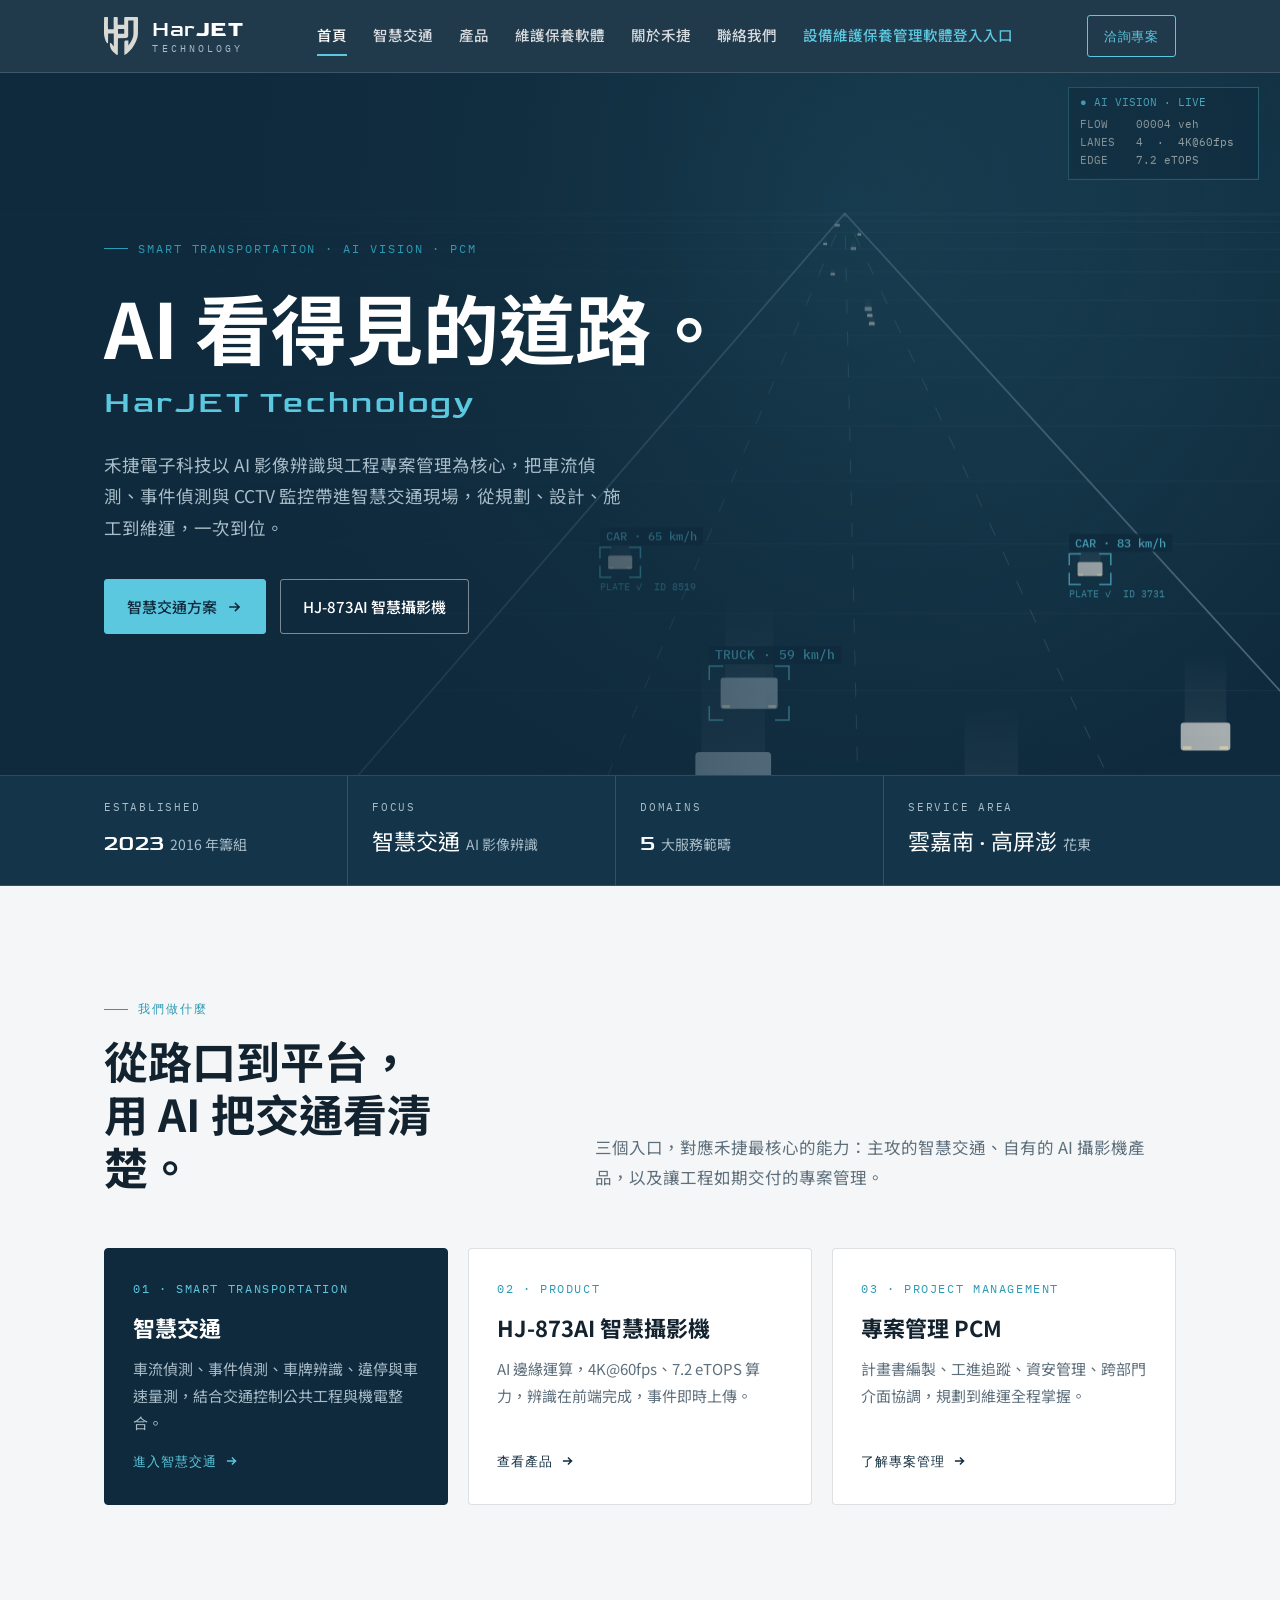
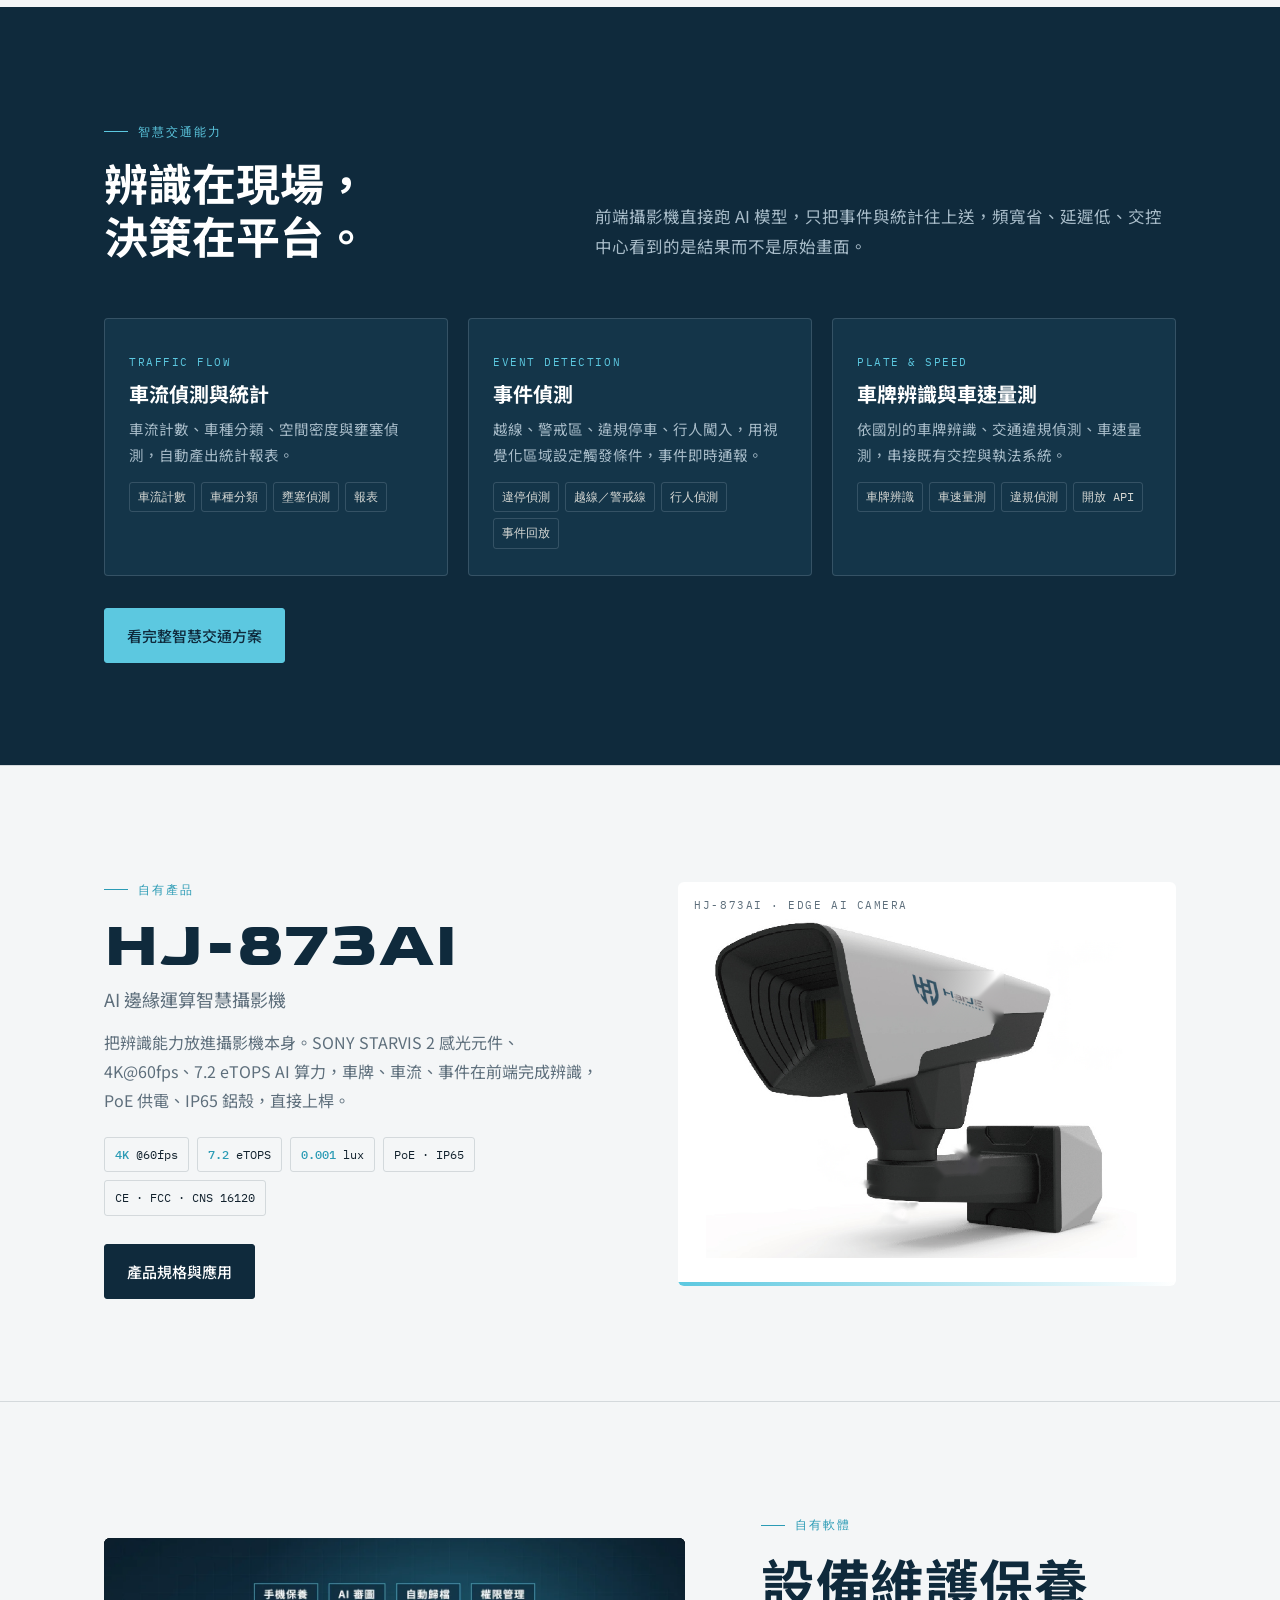
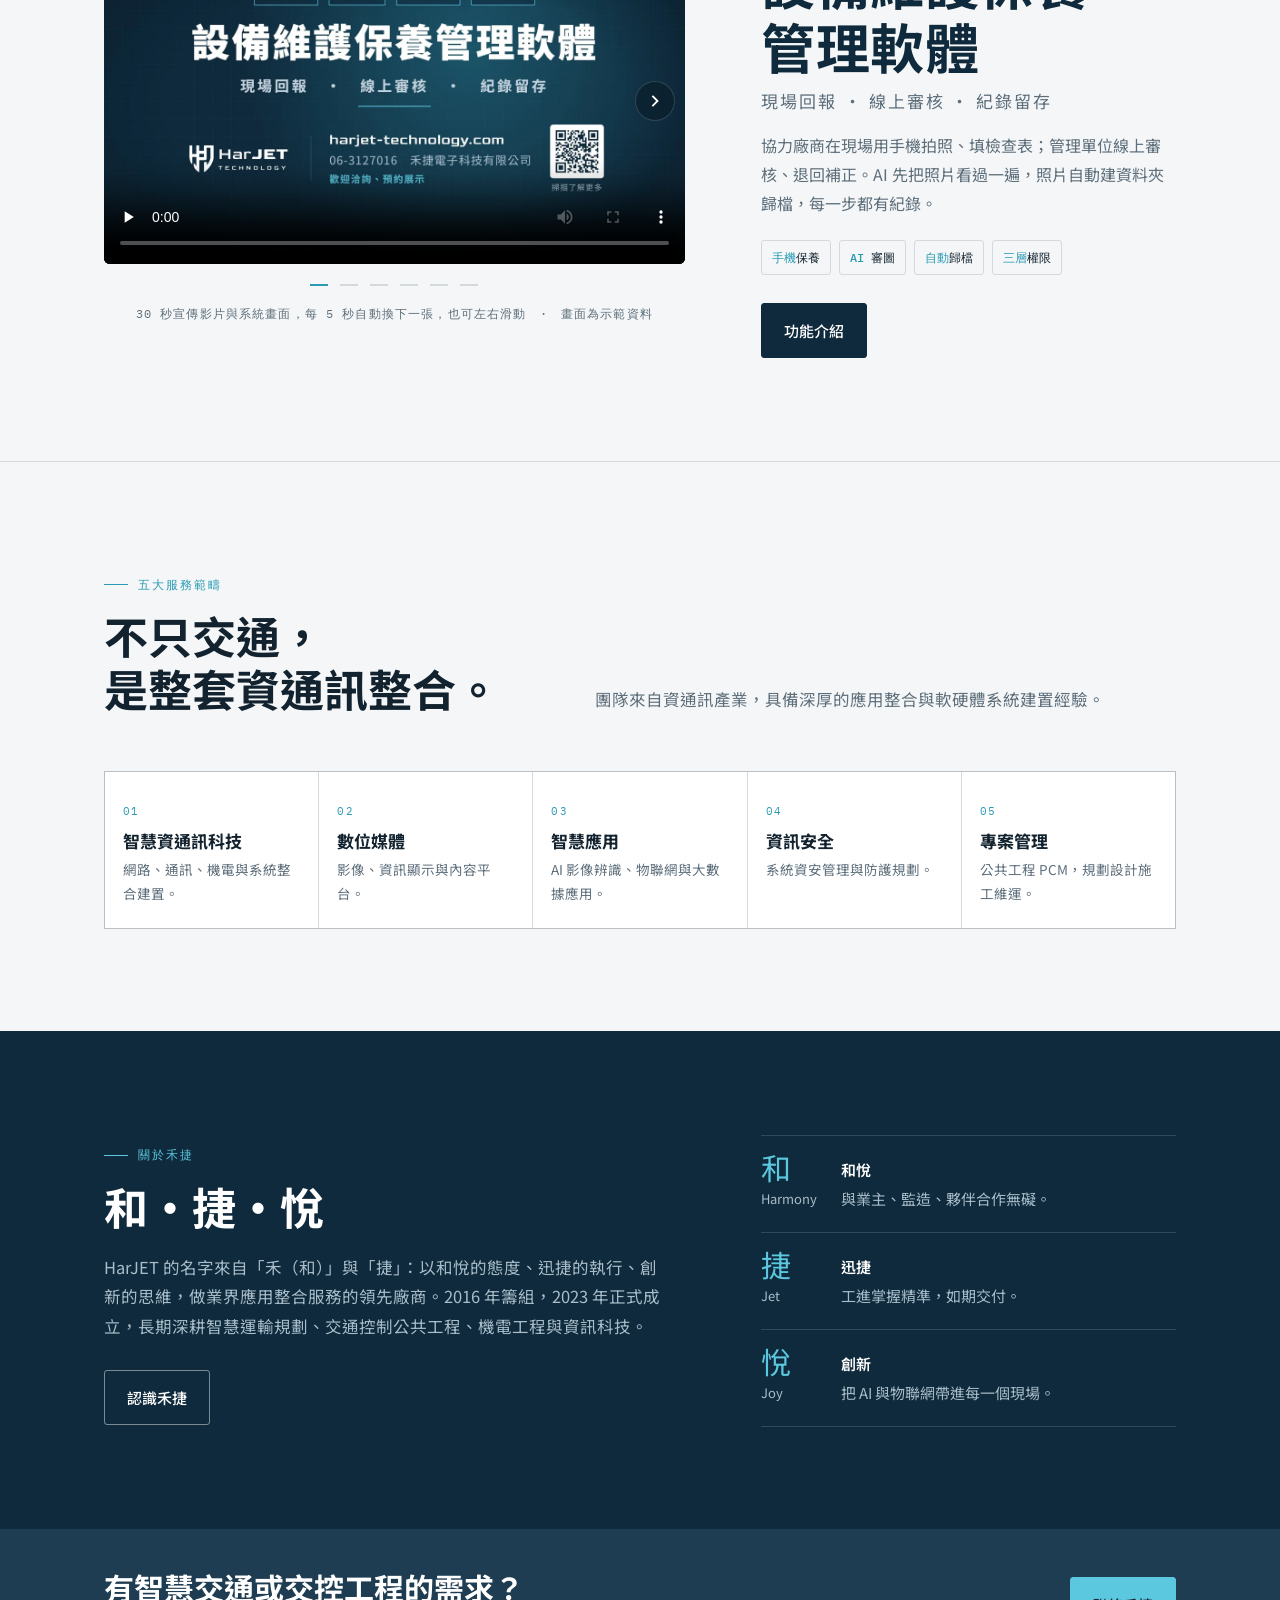
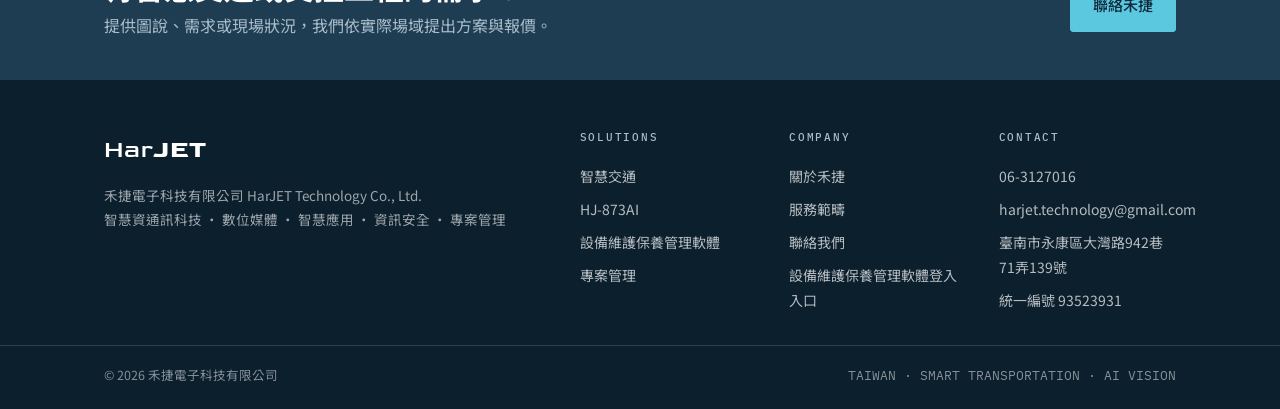
==== commit cef39daa: "首頁的可滑動圖片加上自動輪播（每 5 秒換下一張） - data-autoplay="5"：時間到換下一張，最後一張之後回到第一張 - 不自動換的情況：影片播放中、滑鼠停在上面、正在拖曳、剛操作過  " ====
--- a/index.html
+++ b/index.html
@@ -15,7 +15,7 @@
 <link rel="preconnect" href="https://fonts.gstatic.com" crossorigin>
 <link rel="stylesheet" href="https://fonts.googleapis.com/css2?family=Goldman:wght@400;700&family=Noto+Sans+TC:wght@400;500;700&family=IBM+Plex+Mono:wght@400;500&display=swap">
 <link rel="icon" href="assets/logo-mark.svg" type="image/svg+xml">
-<link rel="stylesheet" href="style.css?v=1151118b">
+<link rel="stylesheet" href="style.css?v=1151118c">
 </head>
 <body>
 
@@ -157,7 +157,7 @@
 <section class="section">
   <div class="wrap">
     <div class="product-band sw-band">
-      <div class="sw-media reveal" data-slider>
+      <div class="sw-media reveal" data-slider data-autoplay="5">
         <div class="sw-slider">
           <div class="sw-track" tabindex="0" aria-label="設備維護保養管理軟體的宣傳影片與畫面，可左右滑動">
             <figure class="sw-slide sw-slide-video">
@@ -175,7 +175,7 @@
           <button class="sw-arrow sw-next" type="button" aria-label="下一張"><svg viewBox="0 0 16 16" fill="none" aria-hidden="true"><path d="M6 3.5 10.5 8 6 12.5" stroke="currentColor" stroke-width="1.8" stroke-linecap="square"/></svg></button>
         </div>
         <div class="sw-dots" aria-label="切換圖片"></div>
-        <p class="sw-demo">30 秒宣傳影片與系統畫面，可左右滑動　·　畫面為示範資料</p>
+        <p class="sw-demo">30 秒宣傳影片與系統畫面，每 5 秒自動換下一張，也可左右滑動　·　畫面為示範資料</p>
       </div>
       <div class="reveal">
         <span class="eyebrow">自有軟體</span>
@@ -253,6 +253,6 @@
   <div class="bottom"><div class="wrap"><span>© <span id="yr">2026</span> 禾捷電子科技有限公司</span><span class="mono">TAIWAN · SMART TRANSPORTATION · AI VISION</span></div></div>
 </footer>
 
-<script src="main.js?v=1151118b"></script>
+<script src="main.js?v=1151118c"></script>
 </body>
 </html>
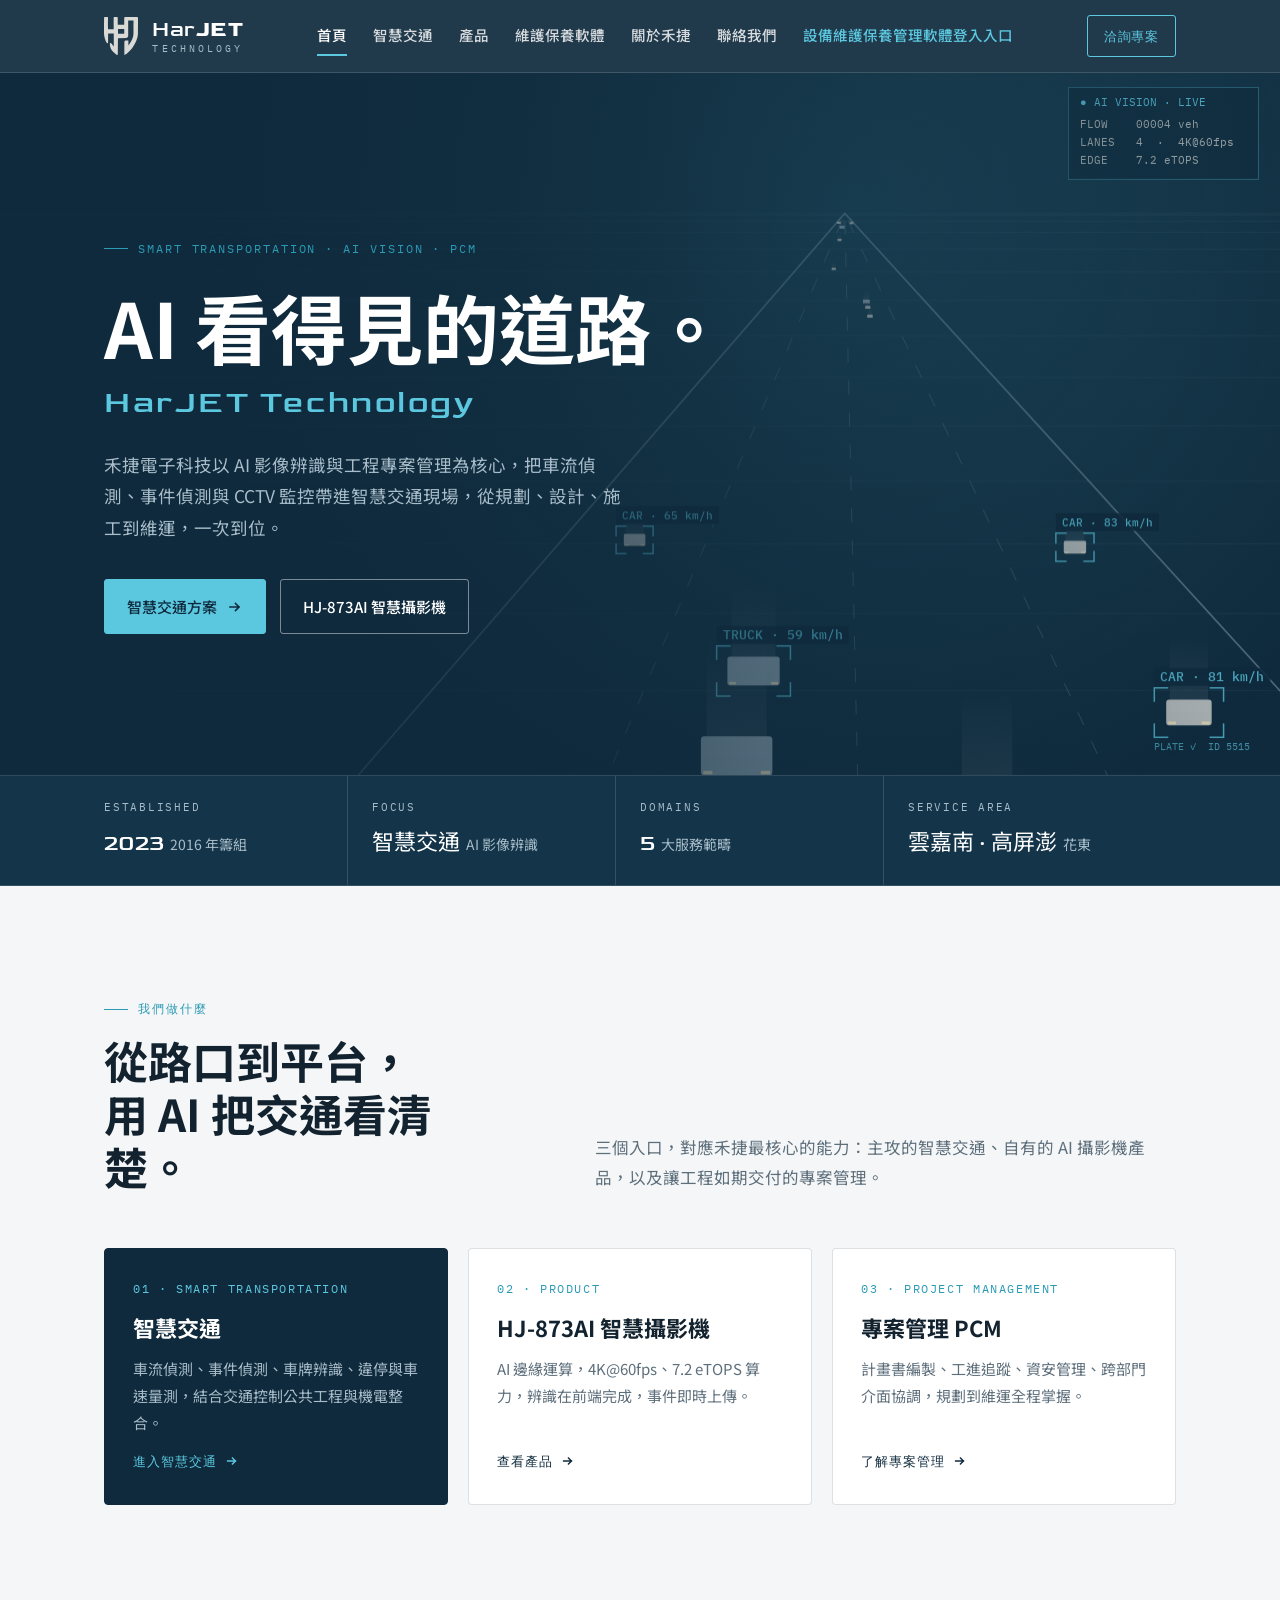
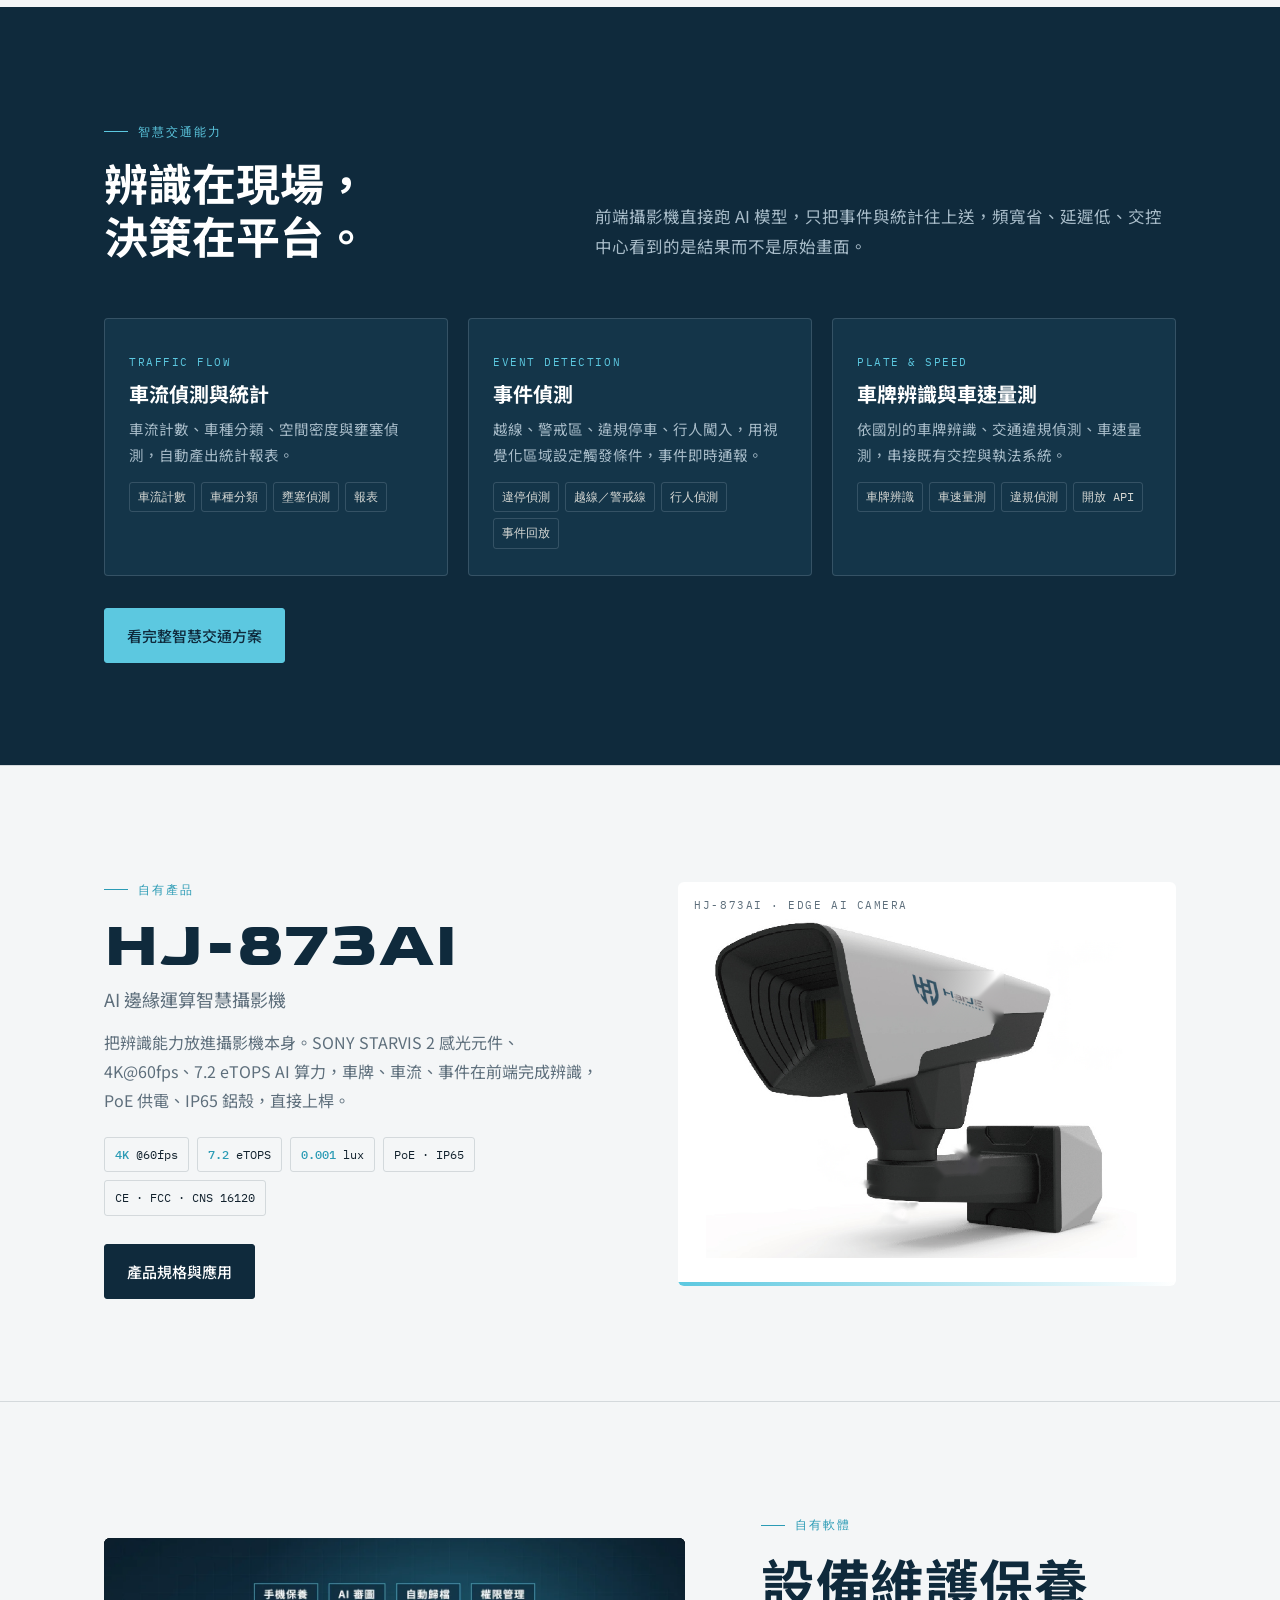
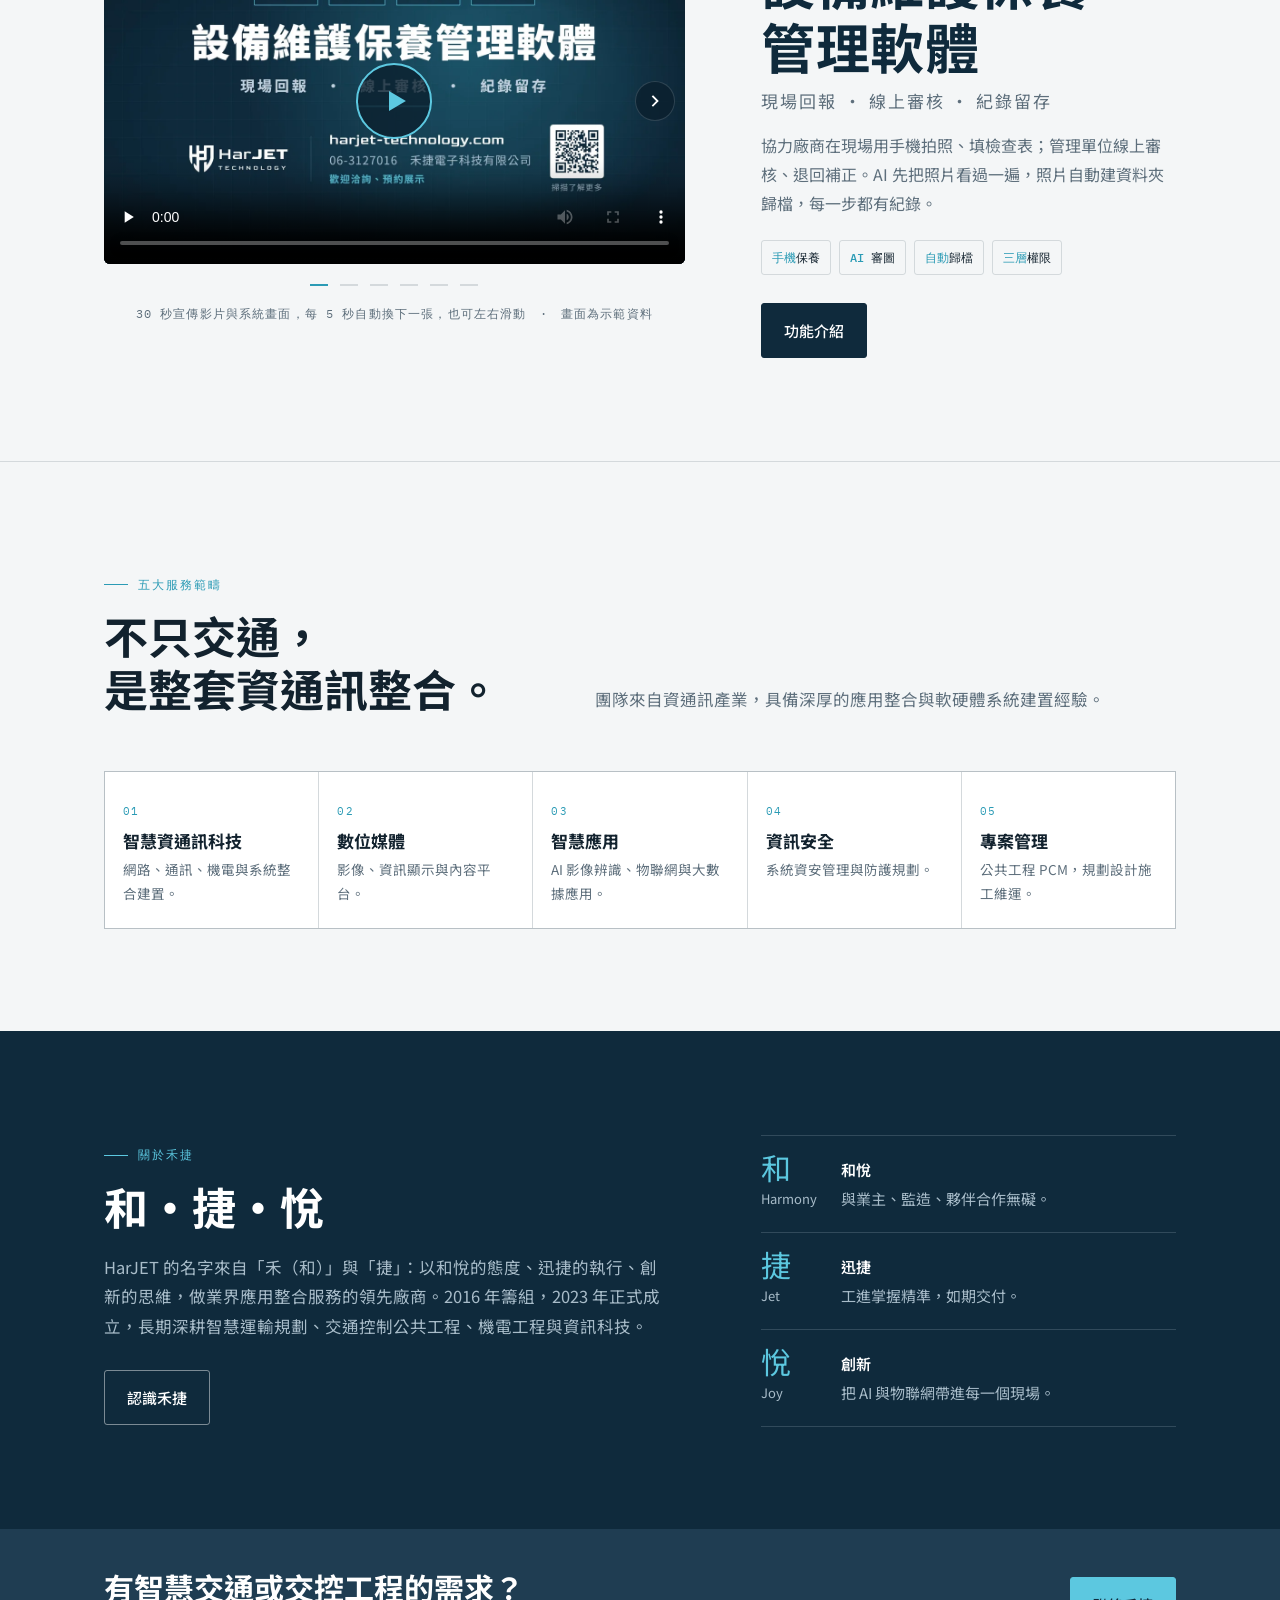
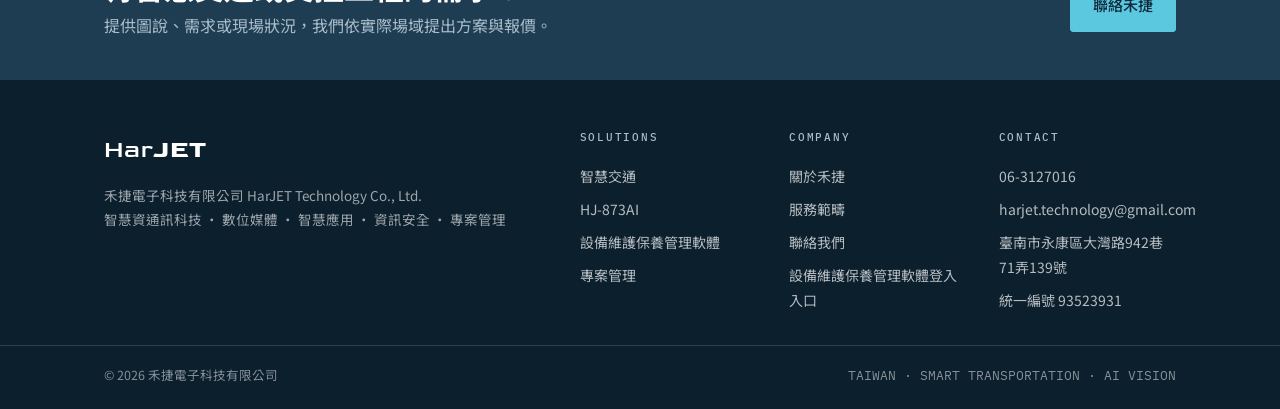
==== commit 90ec5135: "軟體介紹頁加入宣傳影片區塊；影片上加大的播放鈕 - maintenance.html：主視覺下方新增「宣傳影片」一段，放橫式 30 秒影片   （與首頁同一支 assets/emm/promo-v2." ====
--- a/index.html
+++ b/index.html
@@ -15,7 +15,7 @@
 <link rel="preconnect" href="https://fonts.gstatic.com" crossorigin>
 <link rel="stylesheet" href="https://fonts.googleapis.com/css2?family=Goldman:wght@400;700&family=Noto+Sans+TC:wght@400;500;700&family=IBM+Plex+Mono:wght@400;500&display=swap">
 <link rel="icon" href="assets/logo-mark.svg" type="image/svg+xml">
-<link rel="stylesheet" href="style.css?v=1151118c">
+<link rel="stylesheet" href="style.css?v=1151118d">
 </head>
 <body>
 
@@ -160,7 +160,7 @@
       <div class="sw-media reveal" data-slider data-autoplay="5">
         <div class="sw-slider">
           <div class="sw-track" tabindex="0" aria-label="設備維護保養管理軟體的宣傳影片與畫面，可左右滑動">
-            <figure class="sw-slide sw-slide-video">
+            <figure class="sw-slide sw-video">
               <video controls preload="none" playsinline poster="assets/emm/promo-poster.webp" width="1280" height="720" aria-label="設備維護保養管理軟體 30 秒宣傳影片">
                 <source src="assets/emm/promo-v2.mp4" type="video/mp4">
               </video>
@@ -253,6 +253,6 @@
   <div class="bottom"><div class="wrap"><span>© <span id="yr">2026</span> 禾捷電子科技有限公司</span><span class="mono">TAIWAN · SMART TRANSPORTATION · AI VISION</span></div></div>
 </footer>
 
-<script src="main.js?v=1151118c"></script>
+<script src="main.js?v=1151118d"></script>
 </body>
 </html>
--- a/style.css
+++ b/style.css
@@ -371,3 +371,13 @@
 .sw-dots button[aria-current="true"]::before { background: var(--signal-deep); }
 .sw-media .sw-demo { margin-top: 8px; text-align: center; }
 @media (max-width: 560px) { .sw-slide img { padding: 12px 12px 44px; } .sw-slide figcaption { padding: 8px 12px 10px; font-size: 12px; } .sw-arrow { width: 34px; height: 34px; top: calc(50% - 17px); } }
+
+/* 影片：介紹頁的大播放區，以及影片上那顆大的播放鈕（首頁滑動區的第一張也用） */
+.sw-video { position: relative; }
+.section > .wrap > .sw-video { margin: 0 auto; max-width: 1280px; aspect-ratio: 16 / 9; background: #000; border-radius: 6px; overflow: hidden; }
+.section > .wrap > .sw-video video { width: 100%; height: 100%; display: block; object-fit: contain; }
+.sw-play { position: absolute; left: 50%; top: 50%; width: 76px; height: 76px; margin: -38px 0 0 -38px; padding: 0; display: grid; place-items: center; border-radius: 50%; border: 2px solid var(--signal); background: rgba(11, 31, 45, .78); color: var(--signal); cursor: pointer; transition: background .2s, transform .15s; }
+.sw-play:hover { background: var(--blue); transform: scale(1.06); }
+.sw-play svg { width: 28px; height: 28px; margin-left: 4px; }
+.sw-video.playing .sw-play { display: none; }
+@media (max-width: 560px) { .sw-play { width: 56px; height: 56px; margin: -28px 0 0 -28px; } .sw-play svg { width: 20px; height: 20px; } }
